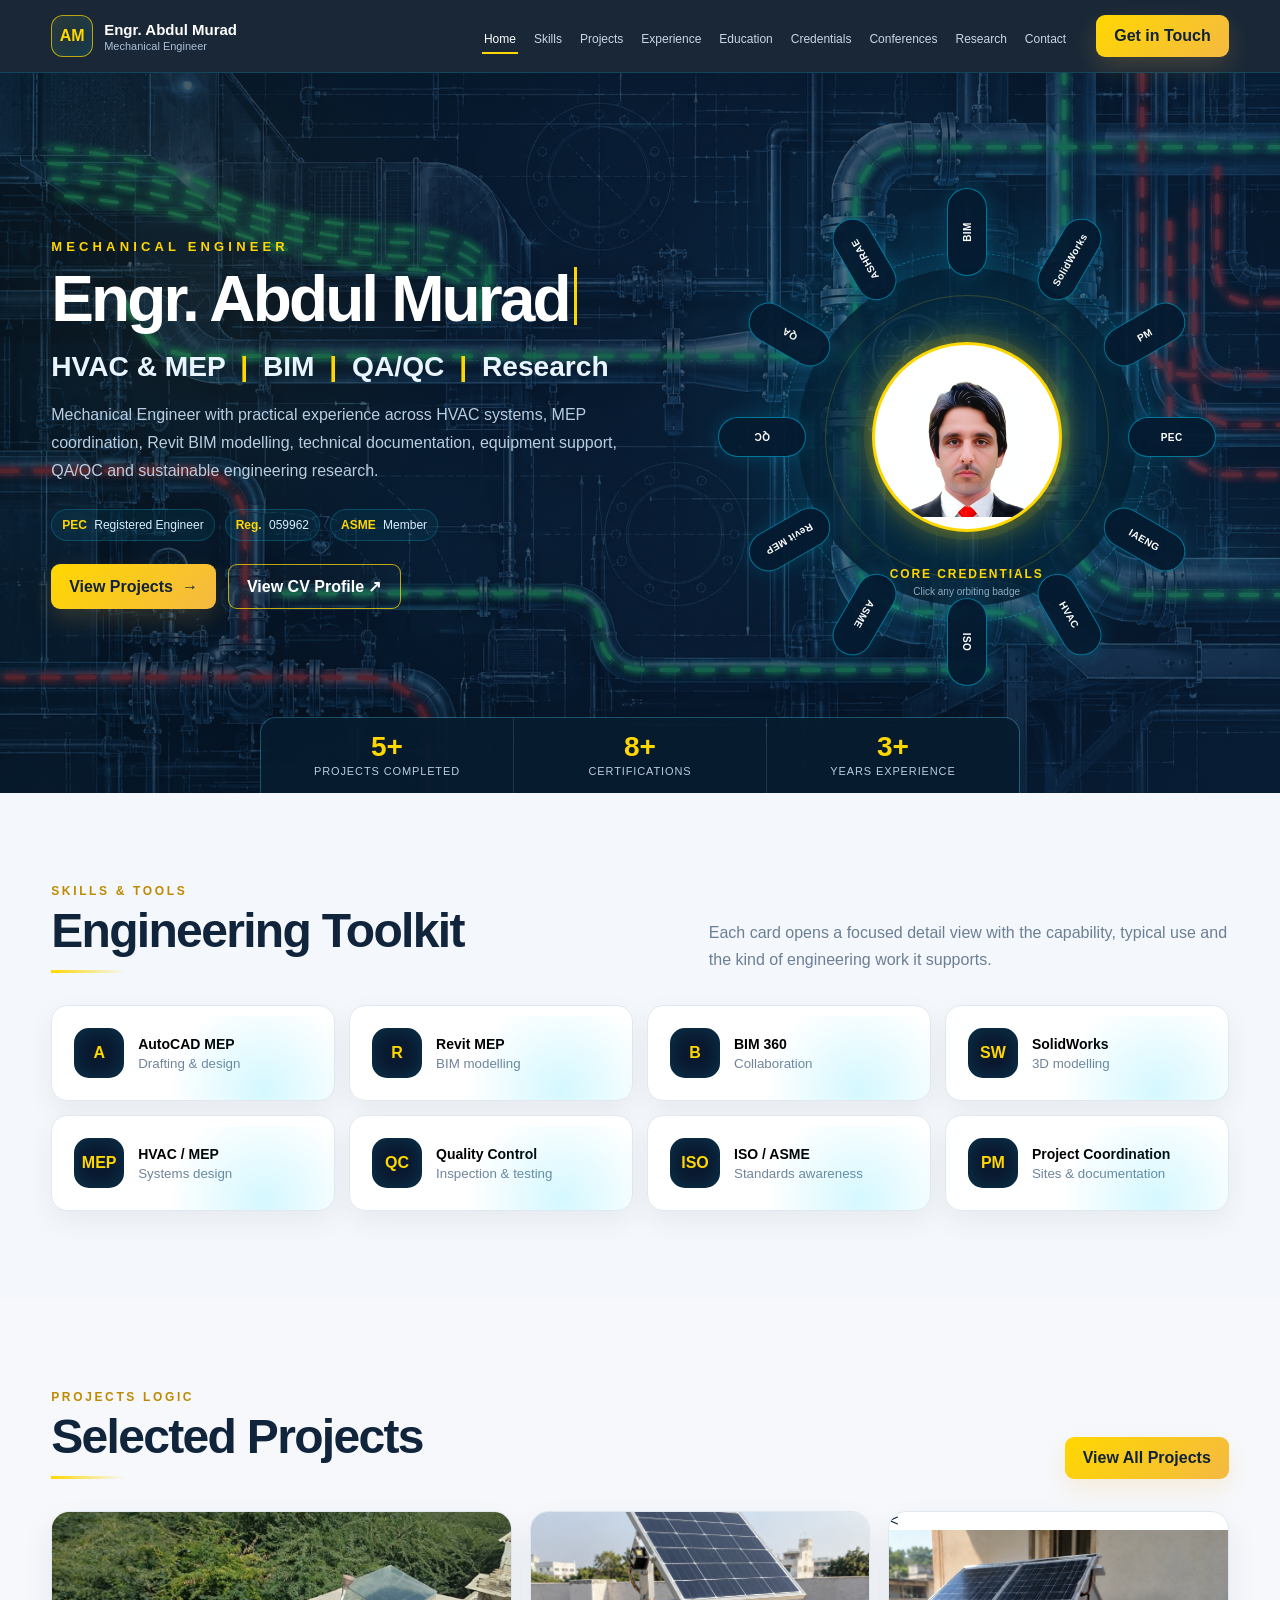
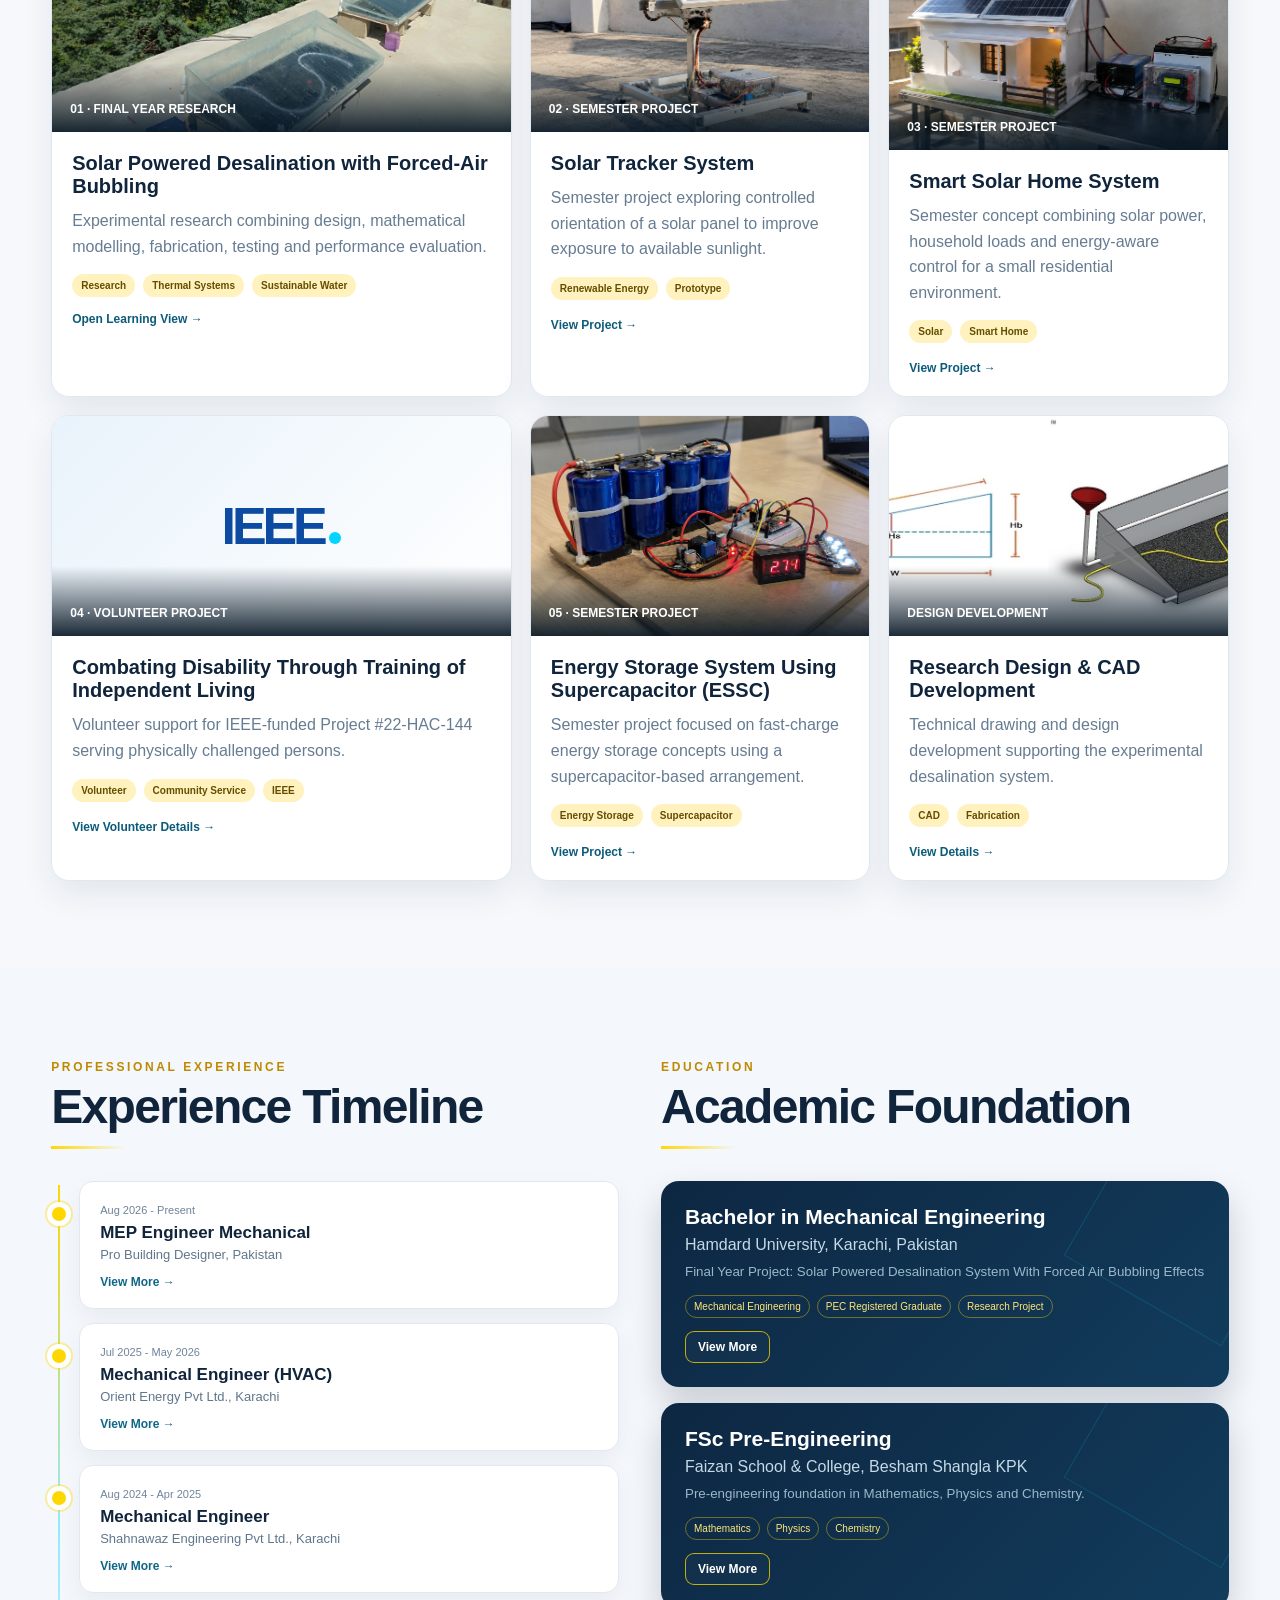
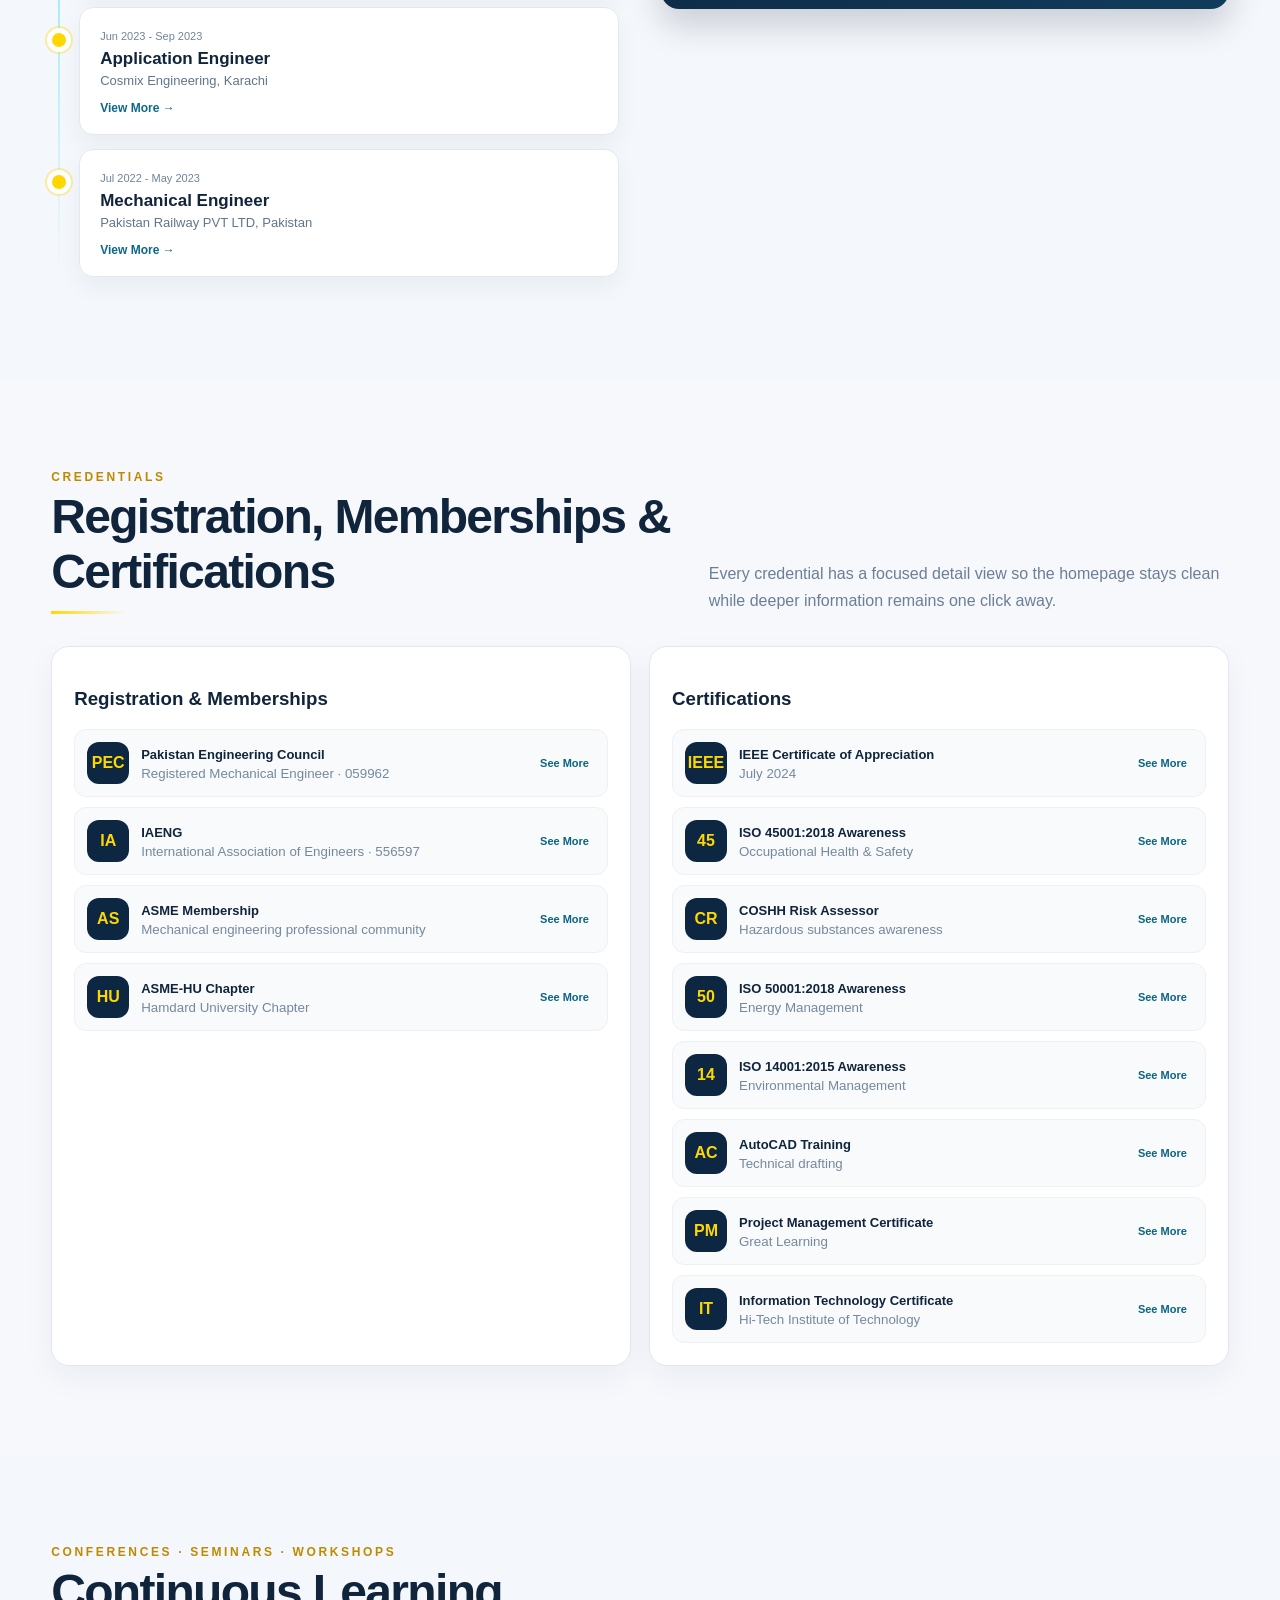
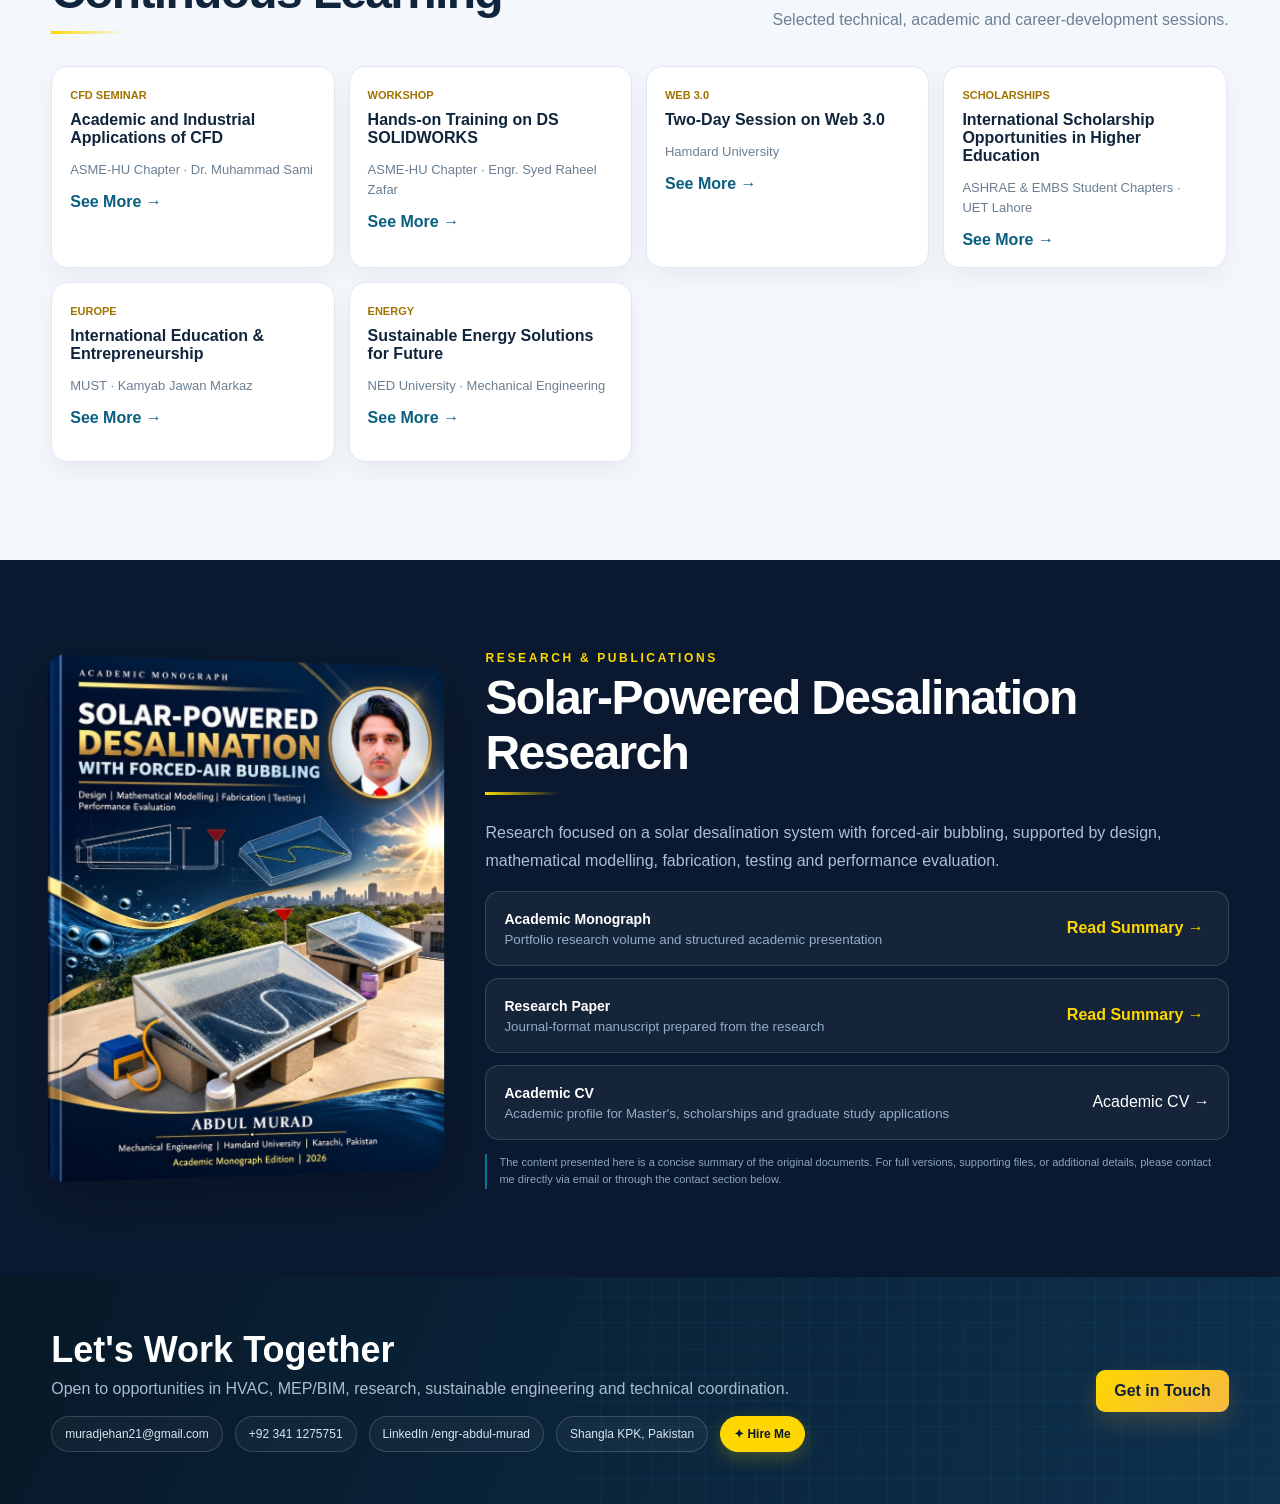
==== index.html @ 11547a7d "Use animated SVG hero background Replaced static background image with animated SVG." ====
<!doctype html>
<html lang="en">
<head>
  <meta charset="utf-8">
  <meta name="viewport" content="width=device-width, initial-scale=1">
  <meta name="description" content="Engr. Abdul Murad - Mechanical Engineer portfolio focused on HVAC, MEP, BIM, QA/QC, research, standards and sustainable engineering.">
  <meta name="theme-color" content="#0a192f">
  <title>Engr. Abdul Murad | Mechanical Engineer</title>
  <link rel="icon" href="favicon.svg" type="image/svg+xml">
  <link rel="preconnect" href="https://unpkg.com">
  <link href="https://unpkg.com/aos@2.3.1/dist/aos.css" rel="stylesheet">
  <style>
    :root{
      --navy:#0a192f;
      --navy-2:#0e2743;
      --navy-3:#133653;
      --cyan:#00d4ff;
      --cyan-soft:#7cefff;
      --gold:#ffd700;
      --gold-2:#f4b942;
      --paper:#f4f7fb;
      --ink:#10243b;
      --muted:#6b7f95;
      --white:#fff;
      --line:rgba(255,255,255,.14);
      --shadow:0 20px 60px rgba(0,0,0,.22);
    }
    *{box-sizing:border-box}
    html{scroll-behavior:smooth}
    body{margin:0;font-family:Inter,Segoe UI,Arial,sans-serif;background:var(--paper);color:var(--ink);overflow-x:hidden}
    button,a{font:inherit}
    button{cursor:pointer}
    a{text-decoration:none;color:inherit}
    img{max-width:100%;display:block}
    .container{width:min(1180px,92vw);margin-inline:auto}
    .hidden{display:none!important}

    /* Header */
    .site-header{position:sticky;top:0;z-index:70;background:rgba(6,21,38,.92);backdrop-filter:blur(18px);border-bottom:1px solid rgba(0,212,255,.18)}
    .nav-wrap{height:72px;display:flex;align-items:center;gap:22px}
    .brand{display:flex;align-items:center;gap:11px;color:#fff;min-width:220px}
    .brand-mark{width:42px;height:42px;border:1px solid rgba(255,215,0,.7);border-radius:12px;display:grid;place-items:center;color:var(--gold);font-weight:900;background:linear-gradient(135deg,rgba(255,215,0,.08),rgba(0,212,255,.08));box-shadow:inset 0 0 18px rgba(0,212,255,.08)}
    .brand-text{display:grid;gap:2px}.brand-text strong{font-size:15px}.brand-text small{font-size:11px;color:#aac0d7}
    .main-nav{display:flex;gap:14px;align-items:center;margin-left:auto}
    .main-nav a{color:#c9d6e4;font-size:12px;padding:27px 2px 22px;position:relative;white-space:nowrap}
    .main-nav a::after{content:"";position:absolute;left:0;right:0;bottom:14px;height:2px;background:var(--gold);transform:scaleX(0);transform-origin:left;transition:.25s}
    .main-nav a:hover,.main-nav a.active{color:#fff}.main-nav a:hover::after,.main-nav a.active::after{transform:scaleX(1)}
    .nav-cta{margin-left:6px}
    .menu-toggle{display:none;background:none;border:0;width:40px;height:40px;gap:5px;flex-direction:column;justify-content:center}
    .menu-toggle span{height:2px;background:#fff;border-radius:2px;width:23px;margin-inline:auto}

    .btn{border:0;border-radius:9px;padding:12px 18px;font-weight:800;display:inline-flex;align-items:center;gap:9px;transition:.25s;position:relative;overflow:hidden}
    .btn::before{content:"";position:absolute;inset:0;background:linear-gradient(120deg,transparent 30%,rgba(255,255,255,.28),transparent 70%);transform:translateX(-120%);transition:.6s}
    .btn:hover::before{transform:translateX(120%)}
    .btn:hover{transform:translateY(-2px)}
    .btn-gold{background:linear-gradient(135deg,var(--gold),var(--gold-2));color:#102238;box-shadow:0 10px 24px rgba(244,185,66,.18)}
    .btn-outline{border:1px solid rgba(255,215,0,.75);background:rgba(255,255,255,.02);color:#fff}
    .btn-small{padding:8px 12px;font-size:12px}

    /* Hero */
    .hero{position:relative;min-height:720px;background:#0a192f;color:#fff;overflow:hidden;isolation:isolate}
    .hero::before{content:"";position:absolute;inset:0;background:radial-gradient(circle at 74% 42%,rgba(0,212,255,.11),transparent 32%),radial-gradient(circle at 15% 30%,rgba(255,215,0,.06),transparent 24%),linear-gradient(90deg,#071827 0%,#0a192f 52%,#0b2038 100%);z-index:-5}
    .hero-grid{min-height:720px;display:grid;grid-template-columns:1.08fr .92fr;gap:38px;align-items:center;padding:80px 0 72px;position:relative;z-index:4}
    .hero-copy{padding-right:20px}
    .eyebrow{font-size:13px;letter-spacing:.32em;color:var(--gold);font-weight:900;margin-bottom:13px}
    .hero h1{font-size:clamp(42px,5vw,72px);line-height:.98;margin:0 0 12px;letter-spacing:-.045em;min-height:72px}
    .type-cursor{display:inline-block;width:3px;height:.9em;background:var(--gold);margin-left:5px;vertical-align:-.06em;animation:blink .8s steps(1) infinite}
    @keyframes blink{50%{opacity:0}}
    .hero h2{font-size:clamp(19px,2.2vw,31px);margin:0 0 18px;color:#e8f5ff;font-weight:700}.hero h2 em{font-style:normal;color:var(--gold);padding:0 7px}
    .hero-copy>p{font-size:16px;line-height:1.75;color:#b8cde0;max-width:690px;margin:0 0 24px}
    .hero-actions{display:flex;gap:12px;flex-wrap:wrap;margin:23px 0 26px}
    .hero-badges{display:flex;gap:10px;flex-wrap:wrap}.hero-badges span{border:1px solid rgba(0,212,255,.22);background:rgba(0,212,255,.06);padding:8px 10px;border-radius:999px;color:#d7edff;font-size:12px}.hero-badges b{color:var(--gold);margin-right:4px}

    /* Blueprint background */
    .blueprint{position:absolute;inset:0 0 0 auto;width:68%;height:100%;z-index:-1;opacity:.22;filter:drop-shadow(0 0 6px rgba(0,212,255,.35));pointer-events:none}
    .blueprint .pipe{fill:none;stroke:var(--cyan);stroke-width:3.2;stroke-linecap:round;stroke-linejoin:round}
    .blueprint .thin{fill:none;stroke:var(--cyan);stroke-width:1.15}.blueprint .dim{fill:none;stroke:#6fe7ff;stroke-width:.7;stroke-dasharray:5 7}
    .blueprint .air{fill:none;stroke:#88f6ff;stroke-width:1.6;stroke-dasharray:8 12;animation:flow 7s linear infinite}
    @keyframes flow{to{stroke-dashoffset:-220}}

    /* Profile orbit */
    .hero-visual{
  position:relative;
  min-height:560px;
  display:grid;
  place-items:center;
}

.portrait-shell{
  position:relative;
  width:min(370px,78vw);
  aspect-ratio:1;
  border-radius:50%;
  display:grid;
  place-items:center;
  z-index:5;
}

.portrait-shell::before{
  content:"";
  position:absolute;
  inset:16px;
  border-radius:50%;
  background:radial-gradient(circle,rgba(0,212,255,.16),rgba(5,33,53,.88) 70%);
  box-shadow:0 0 80px rgba(0,212,255,.18);
}

.portrait-frame{
  position:relative;
  width:190px;
  height:190px;
  border-radius:50%;
  overflow:hidden;
  border:3px solid var(--gold);
  box-shadow:0 0 0 8px rgba(255,215,0,.08),0 0 34px rgba(255,215,0,.45);
  z-index:4;
  background:#fff;
}

 .portrait-frame img{
  width:100%;
  height:100%;
  object-fit:contain;
  object-position:center 58%;
  background:#fff;
  transform:scale(.80) translateY(8px);
  transform-origin:center center;
}

.orbit-ring{
  position:absolute;
  inset:0;
  border:1px dashed rgba(0,212,255,.34);
  border-radius:50%;
  animation:spin 20s linear infinite;
}

.orbit-ring::before{
  content:"";
  position:absolute;
  inset:42px;
  border:1px solid rgba(255,215,0,.18);
  border-radius:50%;
}

@keyframes spin{
  to{transform:rotate(360deg)}
}

@keyframes counterSpin{
  to{transform:rotate(-360deg)}
}

.orbit-badge{
  position:absolute;
  left:50%;
  top:50%;
  width:88px;
  margin:-20px 0 0 -44px;
  transform:rotate(var(--a)) translateX(205px);
  transform-origin:center;
  z-index:8;
}

.orbit-badge button{
  width:88px;
  min-height:40px;
  border-radius:999px;
  border:1px solid rgba(0,212,255,.5);
  background:rgba(5,27,48,.94);
  color:#fff;
  font-size:10px;
  font-weight:900;
  letter-spacing:.04em;
  box-shadow:0 0 20px rgba(0,212,255,.16);
  animation:counterSpin 20s linear infinite;
  transition:.22s;
}

.orbit-badge button:hover{
  background:var(--gold);
  color:#0a192f;
  box-shadow:0 0 26px rgba(255,215,0,.45);
  transform:scale(1.08);
}

.orbit-system:hover .orbit-ring,
.orbit-system:hover .orbit-badge button{
  animation-play-state:paused;
}

.orbit-core-label{
  position:absolute;
  bottom:23px;
  text-align:center;
  z-index:6;
  color:#d9edf9;
}

.orbit-core-label strong{
  display:block;
  color:var(--gold);
  font-size:12px;
  letter-spacing:.16em;
}

.orbit-core-label small{
  font-size:10px;
  color:#8facc3;
}
    
    .hero-stats{position:absolute;bottom:-1px;left:50%;transform:translateX(-50%);display:grid;grid-template-columns:repeat(3,1fr);gap:1px;width:min(760px,92vw);background:rgba(255,255,255,.12);border:1px solid rgba(0,212,255,.2);border-bottom:0;border-radius:16px 16px 0 0;overflow:hidden;z-index:7;box-shadow:0 -12px 40px rgba(0,0,0,.18)}
    .stat{background:rgba(5,26,45,.95);padding:15px 20px;text-align:center}.stat strong{display:block;color:var(--gold);font-size:28px;line-height:1}.stat span{font-size:11px;color:#b8cee0;letter-spacing:.08em;text-transform:uppercase}

    /* Sections */
    .section{padding:88px 0}.section-light{background:#f6f8fc}.section-dark{background:var(--navy);color:#fff}
    .section-heading{display:flex;align-items:end;justify-content:space-between;gap:30px;margin-bottom:32px}.section-heading h2{margin:4px 0 0;font-size:clamp(30px,4vw,48px);letter-spacing:-.035em}.section-heading p{max-width:520px;color:var(--muted);line-height:1.7;margin:0}.section-dark .section-heading p{color:#aac0d7}
    .section-kicker{color:#bd8a00;font-weight:900;font-size:12px;letter-spacing:.22em}.section-dark .section-kicker{color:var(--gold)}
    .accent-line{height:3px;width:74px;background:linear-gradient(90deg,var(--gold),transparent);margin-top:12px}

    /* Tool cards */
    .tool-grid{display:grid;grid-template-columns:repeat(4,1fr);gap:14px}
    .tool-card{background:#fff;border:1px solid #e0e8f1;border-radius:16px;padding:22px;display:grid;grid-template-columns:50px 1fr;gap:14px;align-items:center;box-shadow:0 10px 28px rgba(12,37,62,.06);transition:.25s;position:relative;overflow:hidden;text-align:left}
    .tool-card::after{content:"";position:absolute;inset:auto -20% -70% 30%;height:150px;background:radial-gradient(circle,rgba(0,212,255,.17),transparent 65%);transition:.3s}
    .tool-card:hover{transform:translateY(-6px);border-color:rgba(0,212,255,.45);box-shadow:0 18px 34px rgba(12,37,62,.13)}.tool-card:hover::after{transform:translateY(-24px)}
    .tool-card .icon{width:50px;height:50px;border-radius:15px;display:grid;place-items:center;background:var(--navy);color:var(--gold);font-weight:900;box-shadow:inset 0 0 18px rgba(0,212,255,.16)}
    .tool-card strong{display:block;font-size:14px}.tool-card small{display:block;color:#70849a;margin-top:4px}

    /* Projects */
    .project-grid{display:grid;grid-template-columns:1.15fr .85fr .85fr;gap:18px}
    .project-card{background:#fff;border-radius:18px;overflow:hidden;border:1px solid #dfe8f0;box-shadow:0 14px 32px rgba(9,35,57,.08);transition:.25s;position:relative}.project-card:hover{transform:translateY(-5px);box-shadow:0 20px 40px rgba(9,35,57,.14)}
    .project-image{height:220px;position:relative;overflow:hidden;background:#0d2742}.project-image img{width:100%;height:100%;object-fit:cover;transition:.45s}.project-card:hover .project-image img{transform:scale(1.04)}
    .project-overlay{position:absolute;inset:auto 0 0;padding:40px 18px 16px;background:linear-gradient(transparent,rgba(4,20,34,.9));color:#fff;font-size:12px;font-weight:800}
    .project-body{padding:20px}.project-body h3{margin:0 0 10px;font-size:20px}.project-body p{margin:0 0 15px;color:#667c91;line-height:1.6}.tags{display:flex;flex-wrap:wrap;gap:8px;margin-bottom:15px}.tags span{font-size:10px;font-weight:800;padding:6px 9px;border-radius:999px;background:#fff2bf;color:#654d00}
    .project-actions{display:flex;gap:8px;flex-wrap:wrap}.link-btn{border:0;background:none;color:#0c5b7a;font-weight:900;font-size:12px;padding:0}.link-btn:hover{color:#bd8a00}
    .semester-art{height:150px;background:linear-gradient(145deg,#0c2741,#164e6e);display:grid;place-items:center;overflow:hidden}.semester-art svg{width:94%;height:94%}
    .volunteer-card .project-image{background:linear-gradient(135deg,#e9f3fb,#fff);display:grid;place-items:center}.ieee-mark{font-size:52px;font-weight:900;color:#0c4ba1;letter-spacing:-.08em}.pulse-dot{width:12px;height:12px;border-radius:50%;background:#00d4ff;display:inline-block;margin-left:6px;box-shadow:0 0 0 0 rgba(0,212,255,.5);animation:pulse 1.8s infinite}@keyframes pulse{70%{box-shadow:0 0 0 13px rgba(0,212,255,0)}}

    /* Experience / Education */
    .split{display:grid;grid-template-columns:1fr 1fr;gap:42px}.timeline{position:relative;padding-left:28px}.timeline::before{content:"";position:absolute;left:7px;top:4px;bottom:4px;width:2px;background:linear-gradient(var(--gold),rgba(0,212,255,.4),transparent)}
    .timeline-item{position:relative;background:#fff;border:1px solid #e2e8f0;border-radius:14px;padding:18px 18px 18px 20px;margin-bottom:14px;box-shadow:0 10px 25px rgba(10,40,70,.05)}.timeline-item::before{content:"";position:absolute;left:-28px;top:25px;width:14px;height:14px;border-radius:50%;background:var(--gold);box-shadow:0 0 0 5px #fff,0 0 0 7px rgba(255,215,0,.35)}
    .timeline-item time{font-size:11px;color:#70849a}.timeline-item h3{margin:5px 0 4px;font-size:17px}.timeline-item p{margin:0 0 10px;color:#60768b;font-size:13px}.view-more{border:0;background:transparent;color:#0e6786;font-weight:900;font-size:12px;padding:0}
    .edu-card{background:linear-gradient(135deg,#0d2742,#123c5c);color:#fff;border-radius:18px;padding:24px;margin-bottom:16px;position:relative;overflow:hidden;box-shadow:0 16px 34px rgba(4,24,43,.18)}.edu-card::after{content:"";position:absolute;width:180px;height:180px;border:1px solid rgba(0,212,255,.16);right:-50px;top:-50px;transform:rotate(30deg)}.edu-card h3{margin:0 0 7px;font-size:21px}.edu-card p{margin:0 0 8px;color:#c5d9e7}.edu-card small{color:#9bb8cb;line-height:1.5}.edu-meta{display:flex;flex-wrap:wrap;gap:7px;margin:13px 0}.edu-meta span{font-size:10px;padding:5px 8px;border-radius:999px;border:1px solid rgba(255,215,0,.4);color:#ffe77c}

    /* Credentials */
    .credential-grid{display:grid;grid-template-columns:repeat(2,1fr);gap:18px}.credential-panel{background:#fff;border:1px solid #e0e7ef;border-radius:18px;padding:22px;box-shadow:0 12px 30px rgba(10,40,70,.05)}.credential-list{display:grid;gap:10px;margin-top:14px}.credential-item{display:grid;grid-template-columns:42px 1fr auto;gap:12px;align-items:center;padding:12px;border-radius:12px;background:#f8fafc;border:1px solid #edf1f5;transition:.2s}.credential-item:hover{transform:translateX(4px);background:#fffdf5}.credential-icon{width:42px;height:42px;border-radius:12px;background:#0d2742;color:var(--gold);display:grid;place-items:center;font-weight:900}.credential-item strong{font-size:13px}.credential-item small{display:block;color:#75899c;margin-top:3px}.credential-item button{border:0;background:none;color:#0b6484;font-size:11px;font-weight:900}

    /* Conferences */
    .conference-strip{display:grid;grid-auto-flow:column;grid-auto-columns:minmax(260px,1fr);gap:14px;overflow-x:auto;scroll-snap-type:x mandatory;padding-bottom:10px}.conference-strip::-webkit-scrollbar{height:7px}.conference-strip::-webkit-scrollbar-thumb{background:#b8c8d6;border-radius:9px}.conference-card{scroll-snap-align:start;background:#fff;border:1px solid #dfe8ef;border-radius:16px;padding:18px;min-height:180px;box-shadow:0 10px 24px rgba(10,40,70,.05)}.conference-card .year{font-size:11px;color:#a17300;font-weight:900}.conference-card h3{font-size:16px;margin:8px 0}.conference-card p{color:#6b7f92;font-size:13px;line-height:1.55}.conference-card button{border:0;background:none;color:#0a5f80;font-weight:900;padding:0}

    /* Research */
    .research-grid{display:grid;grid-template-columns:.7fr 1.3fr;gap:34px;align-items:center}.book-cover{border-radius:16px;overflow:hidden;box-shadow:0 20px 55px rgba(0,0,0,.24);transform:perspective(1100px) rotateY(8deg);transition:.4s}.book-cover:hover{transform:perspective(1100px) rotateY(0)}
    .research-card{border:1px solid rgba(255,255,255,.14);background:rgba(255,255,255,.05);border-radius:14px;padding:18px;margin-bottom:12px;display:flex;align-items:center;justify-content:space-between;gap:12px}.research-card strong{font-size:14px}.research-card small{display:block;color:#91afc6;margin-top:4px}.research-card button{border:0;background:transparent;color:var(--gold);font-weight:900}
    .privacy-note{margin-top:14px;font-size:11px;color:#89a7bd;line-height:1.6;border-left:2px solid rgba(0,212,255,.5);padding-left:12px}

    /* Contact */
    .contact-band{background:linear-gradient(115deg,#071827,#0e314e);color:#fff;padding:52px 0;position:relative;overflow:hidden}.contact-band::after{content:"";position:absolute;inset:auto 0 0 45%;height:100%;background:repeating-linear-gradient(0deg,transparent 0 24px,rgba(0,212,255,.04) 25px 26px),repeating-linear-gradient(90deg,transparent 0 24px,rgba(0,212,255,.04) 25px 26px)}
    .contact-grid{display:grid;grid-template-columns:1fr auto;gap:28px;align-items:center;position:relative;z-index:2}.contact-grid h2{font-size:36px;margin:0 0 9px}.contact-grid p{color:#a8bed0;margin:0 0 18px}.contact-links{display:flex;gap:12px;flex-wrap:wrap}.contact-pill{border:1px solid rgba(255,255,255,.16);border-radius:999px;padding:10px 13px;font-size:12px;color:#d7e7f2;background:rgba(255,255,255,.04)}

    /* Modal */
    .modal{position:fixed;inset:0;z-index:100;display:none;place-items:center;padding:22px}.modal.open{display:grid}.modal-overlay{position:absolute;inset:0;background:rgba(1,8,16,.82);backdrop-filter:blur(12px);animation:fadeIn .25s ease both}.modal-panel{position:relative;z-index:2;width:min(860px,94vw);max-height:88vh;overflow:auto;background:#fff;border-radius:22px;box-shadow:0 30px 80px rgba(0,0,0,.45);border:1px solid rgba(255,215,0,.2);transform-origin:top center;animation:unfold .72s ease-out both}.modal-panel.full{width:min(1080px,96vw)}
    @keyframes fadeIn{from{opacity:0}to{opacity:1}}
    @keyframes unfold{0%{transform:scaleY(0) rotateX(-90deg) scale(.5);opacity:0;filter:blur(10px)}55%{transform:scaleY(1.04) rotateX(4deg) scale(1.03);opacity:1;filter:blur(0)}100%{transform:scaleY(1) rotateX(0) scale(1);opacity:1;filter:blur(0)}}
    .modal-head{position:sticky;top:0;background:linear-gradient(135deg,#0b2037,#0f3a59);color:#fff;padding:20px 24px;display:flex;justify-content:space-between;align-items:center;border-bottom:1px solid rgba(0,212,255,.2);z-index:4}.modal-head small{display:block;color:#9fc0d8;margin-top:4px}.modal-close{width:38px;height:38px;border-radius:50%;border:1px solid rgba(255,255,255,.2);background:rgba(255,255,255,.08);color:#fff;font-size:20px}.modal-body{padding:25px}.detail-list{display:grid;gap:10px;padding:0;margin:0;list-style:none}.detail-list li{position:relative;padding:11px 12px 11px 34px;background:#f6f9fc;border-radius:11px;color:#334a5f;line-height:1.55}.detail-list li::before{content:"";position:absolute;left:14px;top:17px;width:8px;height:8px;border-radius:50%;background:var(--gold);box-shadow:0 0 0 3px rgba(255,215,0,.17)}
    .modal-note{background:#eef7fb;border-left:3px solid var(--cyan);padding:12px 14px;border-radius:8px;color:#3c5870;font-size:12px;margin-top:16px;line-height:1.6}
    .project-index{display:grid;grid-template-columns:repeat(2,1fr);gap:12px}.project-index button{display:flex;gap:14px;align-items:center;text-align:left;border:1px solid #dfe7ee;background:#fff;border-radius:14px;padding:16px;transition:.2s}.project-index button:hover{transform:translateY(-3px);border-color:#f1bd35;box-shadow:0 12px 25px rgba(13,46,70,.08)}.project-num{width:38px;height:38px;border-radius:50%;display:grid;place-items:center;background:#0d2742;color:var(--gold);font-weight:900;flex:0 0 auto}.project-index strong{display:block}.project-index small{color:#71879a}

    .toast{position:fixed;right:20px;bottom:20px;z-index:140;background:#0b2037;color:#fff;padding:12px 16px;border-radius:12px;box-shadow:0 18px 45px rgba(0,0,0,.3);opacity:0;transform:translateY(10px);pointer-events:none;transition:.25s}.toast.show{opacity:1;transform:none}

    @media (max-width:1050px){
      .main-nav{display:none;position:absolute;left:0;right:0;top:72px;background:#071827;padding:14px 4vw 20px;grid-template-columns:repeat(2,1fr);border-bottom:1px solid rgba(0,212,255,.16)}.main-nav.open{display:grid}.main-nav a{padding:11px}.main-nav a::after{display:none}.menu-toggle{display:flex;margin-left:auto}.nav-cta{display:none}
      .hero-grid{grid-template-columns:1fr;min-height:auto;padding-top:64px;padding-bottom:120px}.hero-copy{padding-right:0}.hero-visual{min-height:530px}.blueprint{width:100%;opacity:.12}.project-grid{grid-template-columns:1fr 1fr}.project-card:first-child{grid-column:1/-1}.split,.research-grid{grid-template-columns:1fr}.credential-grid{grid-template-columns:1fr}.tool-grid{grid-template-columns:repeat(2,1fr)}
    }
    @media (max-width:680px){
      .hero{min-height:auto}.hero-grid{padding-top:48px}.hero h1{font-size:44px;min-height:50px}.hero h2{font-size:20px}.hero-visual{min-height:440px}.portrait-shell{width:310px}.portrait-frame{width:150px;height:150px}.orbit-badge{width:74px;margin-left:-37px;transform:rotate(var(--a)) translateX(150px)}.orbit-badge button{width:74px;min-height:36px;font-size:9px}.hero-stats{grid-template-columns:1fr 1fr 1fr}.stat{padding:12px 8px}.stat strong{font-size:23px}.stat span{font-size:9px}
      .section{padding:64px 0}.section-heading{display:block}.section-heading p{margin-top:14px}.tool-grid,.project-grid{grid-template-columns:1fr}.project-card:first-child{grid-column:auto}.contact-grid{grid-template-columns:1fr}.project-index{grid-template-columns:1fr}.credential-item{grid-template-columns:42px 1fr}.credential-item button{grid-column:2}.conference-strip{grid-auto-columns:86%}
      .brand-text small{display:none}.brand{min-width:0}.nav-wrap{gap:10px}.main-nav{grid-template-columns:1fr}
    }
  </style>
</head>
<body>
  <header class="site-header">
    <div class="container nav-wrap">
      <a class="brand" href="#home">
        <span class="brand-mark">AM</span>
        <span class="brand-text"><strong>Engr. Abdul Murad</strong><small>Mechanical Engineer</small></span>
      </a>
      <button class="menu-toggle" id="menuToggle" aria-label="Toggle navigation"><span></span><span></span><span></span></button>
      <nav class="main-nav" id="mainNav">
        <a href="#home" class="active">Home</a><a href="#skills">Skills</a><a href="#projects">Projects</a><a href="#experience">Experience</a><a href="#education">Education</a><a href="#credentials">Credentials</a><a href="#conferences">Conferences</a><a href="#research">Research</a><a href="#contact">Contact</a>
      </nav>
      <a class="btn btn-gold nav-cta" href="#contact">Get in Touch</a>
    </div>
  </header>

  <main>
    <section class="hero" id="home" style="position:relative;overflow:hidden;background:#071827;">
 <img src="assets/img/mep-blueprint-animated-final.svg" alt="" style="position:absolute;inset:0;width:100%;height:100%;object-fit:cover;object-position:center;opacity:.32;z-index:0;pointer-events:none;">

  

      <div class="container hero-grid" style="position:relative;z-index:2;">
        <div class="hero-copy" data-aos="fade-right" data-aos-duration="900">
          <div class="eyebrow">MECHANICAL ENGINEER</div>
          <h1><span id="typeName"></span><span class="type-cursor"></span></h1>
          <h2>HVAC &amp; MEP <em>|</em> BIM <em>|</em> QA/QC <em>|</em> Research</h2>
          <p>Mechanical Engineer with practical experience across HVAC systems, MEP coordination, Revit BIM modelling, technical documentation, equipment support, QA/QC and sustainable engineering research.</p>
          <div class="hero-badges"><span><b>PEC</b> Registered Engineer</span><span><b>Reg.</b> 059962</span><span><b>ASME</b> Member</span></div>
          <div class="hero-actions">
            <button class="btn btn-gold" onclick="openProjectIndex()">View Projects <span>→</span></button>
            <a class="btn btn-outline" href="assets/docs/abdul-murad-cv.pdf" target="_blank">View CV Profile ↗</a>
          </div>
        </div>

        <div class="hero-visual" data-aos="zoom-in" data-aos-duration="1100">
          <div class="portrait-shell orbit-system">
            <div class="orbit-ring"></div>
            <div class="portrait-frame"><img src="assets/img/portrait.jpg" alt="Engr. Abdul Murad"></div>
            <div class="orbit-core-label"><strong>CORE CREDENTIALS</strong><small>Click any orbiting badge</small></div>
            <div class="orbit-badge" style="--a:0deg"><button onclick="openDetail('pec')">PEC</button></div>
            <div class="orbit-badge" style="--a:30deg"><button onclick="openDetail('iaeng')">IAENG</button></div>
            <div class="orbit-badge" style="--a:60deg"><button onclick="openDetail('hvac')">HVAC</button></div>
            <div class="orbit-badge" style="--a:90deg"><button onclick="openDetail('iso')">ISO</button></div>
            <div class="orbit-badge" style="--a:120deg"><button onclick="openDetail('asme')">ASME</button></div>
            <div class="orbit-badge" style="--a:150deg"><button onclick="openDetail('revit')">Revit MEP</button></div>
            <div class="orbit-badge" style="--a:180deg"><button onclick="openDetail('qc')">QC</button></div>
            <div class="orbit-badge" style="--a:210deg"><button onclick="openDetail('qa')">QA</button></div>
            <div class="orbit-badge" style="--a:240deg"><button onclick="openDetail('ashrae')">ASHRAE</button></div>
            <div class="orbit-badge" style="--a:270deg"><button onclick="openDetail('bim')">BIM</button></div>
            <div class="orbit-badge" style="--a:300deg"><button onclick="openDetail('solidworks')">SolidWorks</button></div>
            <div class="orbit-badge" style="--a:330deg"><button onclick="openDetail('pm')">PM</button></div>
          </div>
        </div>
      </div>

      <div class="hero-stats">
        <div class="stat"><strong data-count="5">0</strong><span>Projects Completed</span></div>
        <div class="stat"><strong data-count="8">0</strong><span>Certifications</span></div>
        <div class="stat"><strong data-count="3">0</strong><span>Years Experience</span></div>
      </div>
    </section>

    <section class="section" id="skills">
      <div class="container">
        <div class="section-heading" data-aos="fade-up">
          <div><span class="section-kicker">SKILLS & TOOLS</span><h2>Engineering Toolkit</h2><div class="accent-line"></div></div>
          <p>Each card opens a focused detail view with the capability, typical use and the kind of engineering work it supports.</p>
        </div>
        <div class="tool-grid">
          <button class="tool-card" data-aos="fade-up" onclick="openDetail('autocad')"><span class="icon">A</span><span><strong>AutoCAD MEP</strong><small>Drafting & design</small></span></button>
          <button class="tool-card" data-aos="fade-up" data-aos-delay="60" onclick="openDetail('revit')"><span class="icon">R</span><span><strong>Revit MEP</strong><small>BIM modelling</small></span></button>
          <button class="tool-card" data-aos="fade-up" data-aos-delay="120" onclick="openDetail('bim360')"><span class="icon">B</span><span><strong>BIM 360</strong><small>Collaboration</small></span></button>
          <button class="tool-card" data-aos="fade-up" data-aos-delay="180" onclick="openDetail('solidworks')"><span class="icon">SW</span><span><strong>SolidWorks</strong><small>3D modelling</small></span></button>
          <button class="tool-card" data-aos="fade-up" onclick="openDetail('hvac')"><span class="icon">MEP</span><span><strong>HVAC / MEP</strong><small>Systems design</small></span></button>
          <button class="tool-card" data-aos="fade-up" data-aos-delay="60" onclick="openDetail('qc')"><span class="icon">QC</span><span><strong>Quality Control</strong><small>Inspection & testing</small></span></button>
          <button class="tool-card" data-aos="fade-up" data-aos-delay="120" onclick="openDetail('iso')"><span class="icon">ISO</span><span><strong>ISO / ASME</strong><small>Standards awareness</small></span></button>
          <button class="tool-card" data-aos="fade-up" data-aos-delay="180" onclick="openDetail('pm')"><span class="icon">PM</span><span><strong>Project Coordination</strong><small>Sites & documentation</small></span></button>
        </div>
      </div>
    </section>

    <section class="section section-light" id="projects">
      <div class="container">
        <div class="section-heading" data-aos="fade-up">
          <div><span class="section-kicker">PROJECTS LOGIC</span><h2>Selected Projects</h2><div class="accent-line"></div></div>
          <button class="btn btn-gold" onclick="openProjectIndex()">View All Projects</button>
        </div>
        <div class="project-grid">
          <article class="project-card" data-aos="fade-up">
            <div class="project-image"><img src="assets/img/fyp-experimental.jpg" alt="Solar desalination experimental setup"><div class="project-overlay">01 · FINAL YEAR RESEARCH</div></div>
            <div class="project-body"><h3>Solar Powered Desalination with Forced-Air Bubbling</h3><p>Experimental research combining design, mathematical modelling, fabrication, testing and performance evaluation.</p><div class="tags"><span>Research</span><span>Thermal Systems</span><span>Sustainable Water</span></div><div class="project-actions"><button class="link-btn" onclick="openDetail('project-fyp')">Open Learning View →</button></div></div>
          </article>

          <article class="project-card" data-aos="fade-up" data-aos-delay="80">
           <div class="project-image"><img src="assets/img/tracker.png" alt="Solar Tracker System"><div class="project-overlay">02 · SEMESTER PROJECT</div></div>
             
           
            <div class="project-body"><h3>Solar Tracker System</h3><p>Semester project exploring controlled orientation of a solar panel to improve exposure to available sunlight.</p><div class="tags"><span>Renewable Energy</span><span>Prototype</span></div><button class="link-btn" onclick="openDetail('project-tracker')">View Project →</button></div>
          </article>

          <article class="project-card" data-aos="fade-up" data-aos-delay="160">
            <<div class="project-image"><img src="assets/img/smart-solar-home.png" alt="Smart Solar Home System"><div class="project-overlay">03 · SEMESTER PROJECT</div></div>
              <div class="project-body"><h3>Smart Solar Home System</h3><p>Semester concept combining solar power, household loads and energy-aware control for a small residential environment.</p><div class="tags"><span>Solar</span><span>Smart Home</span></div><button class="link-btn" onclick="openDetail('project-home')">View Project →</button></div>
          </article>

          <article class="project-card volunteer-card" data-aos="fade-up">
            <div class="project-image"><div><div class="ieee-mark">IEEE<span class="pulse-dot"></span></div></div><div class="project-overlay">04 · VOLUNTEER PROJECT</div></div>
            <div class="project-body"><h3>Combating Disability Through Training of Independent Living</h3><p>Volunteer support for IEEE-funded Project #22-HAC-144 serving physically challenged persons.</p><div class="tags"><span>Volunteer</span><span>Community Service</span><span>IEEE</span></div><button class="link-btn" onclick="openDetail('ieee-volunteer')">View Volunteer Details →</button></div>
          </article>

          <article class="project-card" data-aos="fade-up" data-aos-delay="80">
            <div class="project-image"><img src="assets/img/essc.png" alt="Energy Storage System Using Supercapacitor (ESSC)"><div class="project-overlay">05 · SEMESTER PROJECT</div></div>
            <div class="project-body"><h3>Energy Storage System Using Supercapacitor (ESSC)</h3><p>Semester project focused on fast-charge energy storage concepts using a supercapacitor-based arrangement.</p><div class="tags"><span>Energy Storage</span><span>Supercapacitor</span></div><button class="link-btn" onclick="openDetail('project-essc')">View Project →</button></div>
          </article>

          <article class="project-card" data-aos="fade-up" data-aos-delay="160">
            <div class="project-image"><img src="assets/img/fyp-cad.jpg" alt="CAD view of desalination system"><div class="project-overlay">DESIGN DEVELOPMENT</div></div>
            <div class="project-body"><h3>Research Design & CAD Development</h3><p>Technical drawing and design development supporting the experimental desalination system.</p><div class="tags"><span>CAD</span><span>Fabrication</span></div><button class="link-btn" onclick="openDetail('project-cad')">View Details →</button></div>
          </article>
        </div>
      </div>
    </section>

    <section class="section" id="experience">
      <div class="container split">
        <div>
          <div class="section-heading" data-aos="fade-up"><div><span class="section-kicker">PROFESSIONAL EXPERIENCE</span><h2>Experience Timeline</h2><div class="accent-line"></div></div></div>
          <div class="timeline">
            <article class="timeline-item" data-aos="fade-up"><time>Aug 2026 - Present</time><h3>MEP Engineer Mechanical</h3><p>Pro Building Designer, Pakistan</p><button class="view-more" onclick="openDetail('exp-pbd')">View More →</button></article>
            <article class="timeline-item" data-aos="fade-up"><time>Jul 2025 - May 2026</time><h3>Mechanical Engineer (HVAC)</h3><p>Orient Energy Pvt Ltd., Karachi</p><button class="view-more" onclick="openDetail('exp-orient')">View More →</button></article>
            <article class="timeline-item" data-aos="fade-up"><time>Aug 2024 - Apr 2025</time><h3>Mechanical Engineer</h3><p>Shahnawaz Engineering Pvt Ltd., Karachi</p><button class="view-more" onclick="openDetail('exp-shahnawaz')">View More →</button></article>
            <article class="timeline-item" data-aos="fade-up"><time>Jun 2023 - Sep 2023</time><h3>Application Engineer</h3><p>Cosmix Engineering, Karachi</p><button class="view-more" onclick="openDetail('exp-cosmix')">View More →</button></article>
            <article class="timeline-item" data-aos="fade-up"><time>Jul 2022 - May 2023</time><h3>Mechanical Engineer</h3><p>Pakistan Railway PVT LTD, Pakistan</p><button class="view-more" onclick="openDetail('exp-railway')">View More →</button></article>
          </div>
        </div>

        <div id="education">
          <div class="section-heading" data-aos="fade-up"><div><span class="section-kicker">EDUCATION</span><h2>Academic Foundation</h2><div class="accent-line"></div></div></div>
          <article class="edu-card" data-aos="zoom-in"><h3>Bachelor in Mechanical Engineering</h3><p>Hamdard University, Karachi, Pakistan</p><small>Final Year Project: Solar Powered Desalination System With Forced Air Bubbling Effects</small><div class="edu-meta"><span>Mechanical Engineering</span><span>PEC Registered Graduate</span><span>Research Project</span></div><button class="btn btn-outline btn-small" onclick="openDetail('edu-hamdard')">View More</button></article>
          <article class="edu-card" data-aos="zoom-in" data-aos-delay="100"><h3>FSc Pre-Engineering</h3><p>Faizan School &amp; College, Besham Shangla KPK</p><small>Pre-engineering foundation in Mathematics, Physics and Chemistry.</small><div class="edu-meta"><span>Mathematics</span><span>Physics</span><span>Chemistry</span></div><button class="btn btn-outline btn-small" onclick="openDetail('edu-fsc')">View More</button></article>
        </div>
      </div>
    </section>

    <section class="section section-light" id="credentials">
      <div class="container">
        <div class="section-heading" data-aos="fade-up"><div><span class="section-kicker">CREDENTIALS</span><h2>Registration, Memberships & Certifications</h2><div class="accent-line"></div></div><p>Every credential has a focused detail view so the homepage stays clean while deeper information remains one click away.</p></div>
        <div class="credential-grid">
          <div class="credential-panel" data-aos="fade-right">
            <h3>Registration & Memberships</h3>
            <div class="credential-list">
              <div class="credential-item"><span class="credential-icon">PEC</span><span><strong>Pakistan Engineering Council</strong><small>Registered Mechanical Engineer · 059962</small></span><button onclick="openDetail('pec')">See More</button></div>
              <div class="credential-item"><span class="credential-icon">IA</span><span><strong>IAENG</strong><small>International Association of Engineers · 556597</small></span><button onclick="openDetail('iaeng')">See More</button></div>
              <div class="credential-item"><span class="credential-icon">AS</span><span><strong>ASME Membership</strong><small>Mechanical engineering professional community</small></span><button onclick="openDetail('asme')">See More</button></div>
              <div class="credential-item"><span class="credential-icon">HU</span><span><strong>ASME-HU Chapter</strong><small>Hamdard University Chapter</small></span><button onclick="openDetail('asme-hu')">See More</button></div>
            </div>
          </div>

          <div class="credential-panel" data-aos="fade-left">
            <h3>Certifications</h3>
            <div class="credential-list">
              <div class="credential-item"><span class="credential-icon">IEEE</span><span><strong>IEEE Certificate of Appreciation</strong><small>July 2024</small></span><button onclick="openDetail('cert-ieee')">See More</button></div>
              <div class="credential-item"><span class="credential-icon">45</span><span><strong>ISO 45001:2018 Awareness</strong><small>Occupational Health & Safety</small></span><button onclick="openDetail('cert-45001')">See More</button></div>
              <div class="credential-item"><span class="credential-icon">CR</span><span><strong>COSHH Risk Assessor</strong><small>Hazardous substances awareness</small></span><button onclick="openDetail('cert-coshh')">See More</button></div>
              <div class="credential-item"><span class="credential-icon">50</span><span><strong>ISO 50001:2018 Awareness</strong><small>Energy Management</small></span><button onclick="openDetail('cert-50001')">See More</button></div>
              <div class="credential-item"><span class="credential-icon">14</span><span><strong>ISO 14001:2015 Awareness</strong><small>Environmental Management</small></span><button onclick="openDetail('cert-14001')">See More</button></div>
              <div class="credential-item"><span class="credential-icon">AC</span><span><strong>AutoCAD Training</strong><small>Technical drafting</small></span><button onclick="openDetail('cert-autocad')">See More</button></div>
              <div class="credential-item"><span class="credential-icon">PM</span><span><strong>Project Management Certificate</strong><small>Great Learning</small></span><button onclick="openDetail('cert-pm')">See More</button></div>
              <div class="credential-item"><span class="credential-icon">IT</span><span><strong>Information Technology Certificate</strong><small>Hi-Tech Institute of Technology</small></span><button onclick="openDetail('cert-it')">See More</button></div>
            </div>
          </div>
        </div>
      </div>
    </section>

    <section class="section" id="conferences">
      <div class="container">
        <div class="section-heading" data-aos="fade-up"><div><span class="section-kicker">CONFERENCES · SEMINARS · WORKSHOPS</span><h2>Continuous Learning</h2><div class="accent-line"></div></div><p>Selected technical, academic and career-development sessions.</p></div>
        <div class="conference-strip" style="display:flex!important;flex-wrap:wrap!important;gap:14px!important;overflow:visible!important;">
          <article class="conference-card" style="flex:0 0 calc(25% - 11px);" data-aos="fade-up"><span class="year">CFD SEMINAR</span><h3>Academic and Industrial Applications of CFD</h3><p>ASME-HU Chapter · Dr. Muhammad Sami</p><button onclick="openDetail('conf-cfd')">See More →</button></article>
          <article class="conference-card" style="flex:0 0 calc(25% - 11px);" data-aos="fade-up" data-aos-delay="70"><span class="year">WORKSHOP</span><h3>Hands-on Training on DS SOLIDWORKS</h3><p>ASME-HU Chapter · Engr. Syed Raheel Zafar</p><button onclick="openDetail('conf-solidworks')">See More →</button></article>
          <article class="conference-card" style="flex:0 0 calc(25% - 11px);" data-aos="fade-up" data-aos-delay="140"><span class="year">WEB 3.0</span><h3>Two-Day Session on Web 3.0</h3><p>Hamdard University</p><button onclick="openDetail('conf-web3')">See More →</button></article>
          <article class="conference-card" style="flex:0 0 calc(25% - 11px);" data-aos="fade-up"><span class="year">SCHOLARSHIPS</span><h3>International Scholarship Opportunities in Higher Education</h3><p>ASHRAE & EMBS Student Chapters · UET Lahore</p><button onclick="openDetail('conf-scholarships')">See More →</button></article>
          <article class="conference-card" style="flex:0 0 calc(25% - 11px);" data-aos="fade-up" data-aos-delay="70"><span class="year">EUROPE</span><h3>International Education & Entrepreneurship</h3><p>MUST · Kamyab Jawan Markaz</p><button onclick="openDetail('conf-europe')">See More →</button></article>
          <article class="conference-card" style="flex:0 0 calc(25% - 11px);" data-aos="fade-up" data-aos-delay="140"><span class="year">ENERGY</span><h3>Sustainable Energy Solutions for Future</h3><p>NED University · Mechanical Engineering</p><button onclick="openDetail('conf-energy')">See More →</button></article>
        
        </div>
      </div>
    </section>

    <section class="section section-dark" id="research">
      <div class="container research-grid">
        <div data-aos="zoom-in"><div class="book-cover"><img src="assets/img/monograph-cover.jpg" alt="Solar Powered Desalination academic monograph cover"></div></div>
        <div data-aos="fade-left">
          <div class="section-heading" style="margin-bottom:24px"><div><span class="section-kicker">RESEARCH & PUBLICATIONS</span><h2>Solar-Powered Desalination Research</h2><div class="accent-line"></div></div></div>
          <p style="color:#aac0d7;line-height:1.75">Research focused on a solar desalination system with forced-air bubbling, supported by design, mathematical modelling, fabrication, testing and performance evaluation.</p>
          <div class="research-card"><span><strong>Academic Monograph</strong><small>Portfolio research volume and structured academic presentation</small></span><button onclick="openDetail('research-monograph')">Read Summary →</button></div>
          <div class="research-card"><span><strong>Research Paper</strong><small>Journal-format manuscript prepared from the research</small></span><button onclick="openDetail('research-paper')">Read Summary →</button></div>
          <div class="research-card"><span><strong>Academic CV</strong><small>Academic profile for Master's, scholarships and graduate study applications</small></span><a href="assets/docs/abdul-murad-academic-cv.pdf" target="_blank">Academic CV →</a></div>
          <div class="privacy-note">The content presented here is a concise summary of the original documents. For full versions, supporting files, or additional details, please contact me directly via email or through the contact section below.</div>
        </div>
      </div>
    </section>
  </main>

  <footer class="contact-band" id="contact">
    <div class="container contact-grid">
      <div><h2>Let's Work Together</h2><p>Open to opportunities in HVAC, MEP/BIM, research, sustainable engineering and technical coordination.</p><div class="contact-links"><a class="contact-pill" href="mailto:muradjehan21@gmail.com">muradjehan21@gmail.com</a><a class="contact-pill" href="tel:+923411275751">+92 341 1275751</a><a class="contact-pill" href="https://www.linkedin.com/in/engr-abdul-murad" target="_blank">LinkedIn /engr-abdul-murad</a><span class="contact-pill">Shangla KPK, Pakistan</span><a class="contact-pill" href="mailto:muradjehan21@gmail.com?subject=Project%20Opportunity" style="background:var(--gold);color:var(--navy);border-color:var(--gold);font-weight:800;box-shadow:0 6px 18px rgba(255,215,0,.22);">✦ Hire Me</a></div></div>
      <a class="btn btn-gold" href="mailto:muradjehan21@gmail.com">Get in Touch</a>
    </div>
  </footer>

  <div class="modal" id="detailModal" aria-hidden="true">
    <div class="modal-overlay" onclick="closeModal()"></div>
    <div class="modal-panel" id="detailPanel" role="dialog" aria-modal="true" aria-labelledby="modalTitle">
      <div class="modal-head"><div><strong id="modalTitle">Details</strong><small id="modalSubtitle"></small></div><button class="modal-close" onclick="closeModal()">×</button></div>
      <div class="modal-body" id="modalBody"></div>
    </div>
  </div>

  <div class="modal" id="projectModal" aria-hidden="true">
    <div class="modal-overlay" onclick="closeProjectIndex()"></div>
    <div class="modal-panel full" role="dialog" aria-modal="true">
      <div class="modal-head"><div><strong>Project Portfolio</strong><small>Numbered list - select a project for its dedicated detail view</small></div><button class="modal-close" onclick="closeProjectIndex()">×</button></div>
      <div class="modal-body"><div class="project-index" id="projectIndex"></div></div>
    </div>
  </div>

  <div class="toast" id="toast">Copied</div>

  <script src="https://unpkg.com/aos@2.3.1/dist/aos.js"></script>
  <script>
    AOS.init({duration:760,once:true,offset:70,easing:'ease-out-cubic'});

    const menuToggle=document.getElementById('menuToggle');
    const mainNav=document.getElementById('mainNav');
    menuToggle.addEventListener('click',()=>mainNav.classList.toggle('open'));
    mainNav.querySelectorAll('a').forEach(a=>a.addEventListener('click',()=>mainNav.classList.remove('open')));

    // Opening typewriter animation
    const typeTarget=document.getElementById('typeName');
    const typeText='Engr. Abdul Murad';
    let typeIndex=0;
    function typeName(){
      if(typeIndex<typeText.length){typeTarget.textContent+=typeText[typeIndex++];setTimeout(typeName,78)}
      else{setTimeout(()=>document.querySelector('.eyebrow').classList.add('typed-done'),250)}
    }
    setTimeout(typeName,250);

    // Animated counters
    const counterObserver=new IntersectionObserver(entries=>{
      entries.forEach(entry=>{
        if(entry.isIntersecting){
          const el=entry.target,target=Number(el.dataset.count);let n=0;const step=Math.max(1,Math.ceil(target/28));
          const timer=setInterval(()=>{n=Math.min(target,n+step);el.textContent=n+'+';if(n>=target)clearInterval(timer)},55);
          counterObserver.unobserve(el);
        }
      })
    },{threshold:.5});
    document.querySelectorAll('[data-count]').forEach(el=>counterObserver.observe(el));

    const details={
      pec:{title:'Pakistan Engineering Council (PEC)',sub:'Registered Mechanical Engineer · Reg. No. 059962',items:['Professional registration as a Mechanical Engineer in Pakistan.','Registration number presented on this portfolio: 059962.','Supports professional identity, engineering accountability and formal registration status.','Used here as a credential summary; official verification remains with the issuing council.']},
      iaeng:{title:'IAENG Membership',sub:'International Association of Engineers · Membership No. 556597',items:['Member of the International Association of Engineers (IAENG).','Membership number presented for this portfolio: 556597.','Professional value: international research exposure, technical networking and engineering community participation.','Portfolio record notes active international participation and continuing professional networking.']},
      hvac:{title:'HVAC Design & Simulation',sub:'Load calculations · duct sizing · VRF/VRV · HAP-oriented workflow',items:['HVAC load estimation and system selection for building services applications.','Duct sizing, airflow distribution and coordination with architectural/MEP constraints.','Equipment selection for chillers, AHUs, FCUs and ducted systems.','Energy-conscious system thinking, commissioning support and performance troubleshooting.']},
      iso:{title:'ISO Standards Awareness',sub:'Management-system awareness relevant to safety, energy and environment',items:['ISO 45001:2018 awareness for occupational health and safety management.','ISO 50001:2018 awareness for energy management systems.','ISO 14001:2015 awareness for environmental management systems.','Standards knowledge is used as a framework for disciplined engineering documentation and risk awareness.']},
      asme:{title:'ASME Codes & Professional Community',sub:'Mechanical engineering standards and professional learning',items:['ASME-oriented awareness of mechanical engineering codes and professional practice.','Useful context for pressure equipment, piping, materials and design documentation.','Membership supports continued technical learning and exposure to global mechanical engineering practice.','ASME-HU chapter participation provided additional academic and volunteer engagement.']},
      revit:{title:'Revit MEP',sub:'BIM modelling · coordination · documentation',items:['MEP modelling for building systems and technical documentation.','Revit families, views, schedules and as-built/renovation updates.','Coordination of architectural and MEP information in BIM workflows.','Clash coordination, scan-to-BIM support and model-based drawing production.']},
      qc:{title:'Quality Control (QC)',sub:'Inspection · testing · documentation',items:['Inspection-focused checks against project requirements and technical documentation.','Tracking of maintenance, test and site information to support traceability.','Awareness of NDT, pressure testing, material control and QA/QC documentation.','Focus on finding nonconformities before they propagate into downstream work.']},
      qa:{title:'Quality Assurance (QA)',sub:'Process improvement · standards implementation',items:['Process-oriented thinking to reduce repeat errors and improve consistency.','Use of standards, procedures and documentation as preventive controls.','Coordination between engineering, site and documentation activities.','Supports repeatable workflows, clearer handoffs and evidence-based review.']},
      ashrae:{title:'ASHRAE Knowledge Area',sub:'HVAC standards · energy efficiency · ventilation design',items:['ASHRAE-based design awareness for HVAC system sizing and performance.','Ventilation, thermal comfort and energy-efficiency considerations in building systems.','Used as a technical reference context for load calculations and equipment selection.','Portfolio includes participation in an international scholarship seminar organized by ASHRAE/EMBS student chapters.']},
      bim:{title:'BIM Coordination',sub:'MEP coordination · existing conditions · clash review',items:['Coordination between architectural, mechanical and other MEP information.','Existing-building documentation and renovation/as-built updates.','Model organization using views, schedules and coordinated drawing outputs.','BIM workflow supports issue visibility before site execution.']},
      solidworks:{title:'SolidWorks',sub:'3D parametric modelling · assemblies · drawings',items:['3D parametric modelling of parts and mechanical assemblies.','2D drawing extraction from 3D models.','Assembly relationships and basic motion-study workflows.','Hands-on workshop exposure through ASME-HU technical training.']},
      pm:{title:'Project Coordination',sub:'Planning · documentation · site follow-up',items:['Coordination of work orders, technical requests and cross-department tasks.','Support for BOQs, MTOs, cost estimation and technical submittals.','Documentation follow-up across maintenance, HVAC and BIM/MEP workflows.','Site communication, scheduling awareness and issue tracking.']},
      autocad:{title:'AutoCAD MEP',sub:'Technical drafting & engineering documentation',items:['2D technical drawing updates and engineering documentation.','MEP layouts, ductwork and coordination drawings.','As-built and renovation drawing support.','Training certificate completed through Virtual University Islamabad.']},
      bim360:{title:'BIM 360 Collaboration',sub:'Cloud-based BIM collaboration',items:['Structured sharing and review of coordinated BIM information.','Supports team visibility of drawings, models and issue workflows.','Useful for coordination between modelling, review and project stakeholders.','Complements Revit-based MEP documentation and coordination practice.']},

      'project-fyp':{title:'Solar Powered Desalination with Forced-Air Bubbling',sub:'Final Year Research · Learning View',items:['Problem: improve solar-still productivity using forced-air bubbling while keeping the system low-cost and experimentally testable.','What I learned: how thermal behaviour, evaporation, condensation and airflow interact in a coupled physical system.','Technologies used: solar-still fabrication, aeration/bubbling concept, CAD, instrumentation, data logging and mathematical modelling.','Research method: compare conventional and aerated operation under field conditions while recording environmental and system variables.','Results: evaluate productivity, temperature response and economic implications using the project\'s measured experimental data.','Engineering outcome: connect design assumptions with fabrication realities, testing discipline and evidence-based conclusions.']},
      'project-tracker':{title:'Solar Tracker System',sub:'Semester Project',items:['Objective: orient a solar panel toward stronger available sunlight during the day.','Components: panel mount, simple frame, sensing/control concept and actuation logic.','My role: mechanical concept development, assembly thinking and presentation of the operating idea.','Learning: basic solar geometry, mechanical alignment, motion constraints and energy-harvesting trade-offs.']},
      'project-home':{title:'Smart Solar Home System',sub:'Semester Project',items:['Objective: demonstrate a small home energy concept using solar generation and controlled electrical loads.','Components: solar source, household-load concept, basic monitoring/control logic and energy flow representation.','My role: system concept, engineering presentation and integration of mechanical/energy thinking.','Learning: load prioritization, renewable integration and how a system behaves as an interconnected whole.']},
      'project-essc':{title:'Energy Storage System Using Supercapacitor (ESSC)',sub:'Semester Project',items:['Objective: study fast-charge energy storage using a supercapacitor-based configuration.','Components: supercapacitor bank concept, charging path, load path and basic protection/measurement thinking.','My role: engineering concept development, system explanation and project presentation.','Learning: charge/discharge behaviour, power density, energy-storage trade-offs and practical limitations.']},
      'project-cad':{title:'Research Design & CAD Development',sub:'Solar desalination system',items:['Converted experimental requirements into a buildable geometry and component arrangement.','Used CAD views to communicate basin, cover, aeration and supporting geometry.','Supported fabrication planning by clarifying dimensions, interfaces and spatial relationships.','Linked the design model with the physical prototype used for testing.']},
      'ieee-volunteer':{title:'IEEE Funded Volunteer Project',sub:'Project #22-HAC-144 · Community Service',items:['Project: Combating Disability Through Training of Independent Living for Physically Challenged Persons.','Role: volunteer support for a funded community-focused initiative in Karachi.','Contribution: event/service support, coordination and participation in activities aimed at independent-living skills.','Learning: empathy-driven teamwork, inclusive service, communication and responsibility beyond technical engineering work.']},

      'exp-pbd':{title:'MEP Engineer Mechanical',sub:'Pro Building Designer · Aug 2026 - Present',items:['MEP and HVAC engineering support across coordinated building-model workflows.','Revit BIM modelling, families, views, schedules and technical documentation.','Architectural and MEP coordination with attention to system interfaces.','HVAC ductwork and air-distribution modelling/documentation.','Existing-building documentation, renovation and as-built updates, including scan-to-BIM support.','MEP QA/QC, clash coordination and AutoCAD drawing updates.']},
      'exp-orient':{title:'Mechanical Engineer (HVAC)',sub:'Orient Energy Pvt Ltd. · Jul 2025 - May 2026',items:['Planned, assigned and reviewed maintenance activities while maintaining technical records.','Issued and tracked work orders and work requests for operational follow-up.','Participated in technical meetings and training related to maintenance activities.','Checked and troubleshot equipment and adjusted controls where required.','Coordinated with departments and arranged replacement parts to maintain workflow continuity.','Reported completed and outstanding work to management for follow-up.']},
      'exp-shahnawaz':{title:'Mechanical Engineer',sub:'Shahnawaz Engineering Pvt Ltd. · Aug 2024 - Apr 2025',items:['Monitored operating temperature, pressure and flow-rate parameters.','Adjusted chilled-water supply temperatures to support stable operation.','Supported water-treatment and chemistry monitoring for plant reliability.','Performed routine maintenance including cleaning, lubrication and checks.','Troubleshot leaks, alarms and equipment malfunctions while following safety protocols.','Recorded operating data and supported performance optimization for energy efficiency.']},
      'exp-cosmix':{title:'Application Engineer',sub:'Cosmix Engineering · Jun 2023 - Sep 2023',items:['Provided HVAC technical support and product-selection assistance to clients and consultants.','Performed load calculations and supported duct layout, sizing and air-distribution design.','Prepared shop drawings, BOQs, technical submittals and equipment proposals.','Supported selection of chillers, AHUs, FCUs and ducted systems.','Conducted site visits for installation supervision and commissioning support.','Assisted performance testing and energy-efficiency optimization for HVAC systems.']},
      'exp-railway':{title:'Mechanical Engineer',sub:'Pakistan Railway PVT LTD · Jul 2022 - May 2023',items:['Assisted inspection and condition monitoring of mechanical equipment.','Followed maintenance procedures and safety requirements.','Maintained maintenance logs and technical documentation.','Coordinated with technical teams during troubleshooting and repair activities.','Supported spare-parts tracking and inventory control.','Developed practical understanding of maintenance discipline in an operating engineering environment.']},

      'edu-hamdard':{title:'Mechanical Engineering Education',sub:'Hamdard University · Karachi, Pakistan',items:['Degree focus: Mechanical Engineering with a final-year research project in solar-powered desalination.','Core portfolio subjects include engineering mechanics, thermodynamics, fluid mechanics, heat transfer, machine design, manufacturing, materials, CAD, controls, HVAC/refrigeration, energy systems, engineering economics and project management.','Final Year Project integrated design, mathematical modelling, fabrication, testing and performance evaluation.','Hamdard University states that its Mechanical Engineering program is prepared in accordance with PEC guidelines and its program page describes OBE Level-II accreditation status for stated intakes.','This portfolio presents the degree as an academic summary; official transcript/accreditation documents remain the authoritative source for exact subject lists and intake-year coverage.','Professional progression after graduation includes PEC registration and continuing technical certifications.']},
      'edu-fsc':{title:'FSc Pre-Engineering',sub:'Faizan School & College · Besham Shangla KPK',items:['Pre-engineering foundation focused on Mathematics, Physics and Chemistry.','Built the analytical base required for undergraduate engineering studies.','Strengthened numerical problem solving and scientific reasoning.','Prepared for formal Mechanical Engineering education and technical coursework.']},

      'asme-hu':{title:'ASME-HU Chapter',sub:'Hamdard University Chapter',items:['Participated in university-level ASME chapter activities.','Exposure to seminars, technical workshops and volunteer coordination.','Supported professional development outside formal classroom learning.','Helped build technical communication and community participation.']},
      'cert-ieee':{title:'IEEE Certificate of Appreciation',sub:'July 2024',items:['Recognition connected to volunteer service on IEEE-funded Project #22-HAC-144.','Acknowledges contribution to a community-centered independent-living training initiative.','Demonstrates service participation beyond technical coursework.','Linked in this portfolio to the dedicated IEEE volunteer project section.']},
      'cert-45001':{title:'ISO 45001:2018 Awareness',sub:'The Knights Academy of Safety · Dec 2025',items:['Introduced occupational health and safety management-system principles.','Strengthened awareness of hazards, controls and structured safety processes.','Relevant to engineering site, maintenance and project environments.','Supports a prevention-focused approach to technical work.']},
      'cert-coshh':{title:'COSHH Risk Assessor Certification',sub:'The Knights Academy of Safety · Dec 2025',items:['Focused on awareness of hazardous substances and associated risks.','Reinforced the importance of identifying exposure pathways and control measures.','Relevant to maintenance, industrial and workshop environments.','Supports safer planning and documentation around chemical hazards.']},
      'cert-50001':{title:'ISO 50001:2018 Energy Management Awareness',sub:'The Knights Academy of Safety · Dec 2025',items:['Introduced systematic energy-management principles.','Supports monitoring and improvement of energy performance.','Directly relevant to HVAC efficiency, chiller performance and sustainable engineering.','Reinforces data-based thinking around consumption and efficiency.']},
      'cert-14001':{title:'ISO 14001:2015 Environmental Management Awareness',sub:'The Knights Academy of Safety · Dec 2025',items:['Introduced environmental-management system concepts.','Supports identification of environmental aspects and structured controls.','Relevant to sustainable engineering, maintenance and project planning.','Connects engineering decisions with broader environmental responsibility.']},
      'cert-autocad':{title:'AutoCAD Training Certificate',sub:'Virtual University Islamabad · Feb 2024',items:['Formal training in AutoCAD-based technical drafting.','Supports engineering drawing production and revision workflows.','Relevant to MEP/HVAC layouts, as-built updates and documentation.','Complements Revit-based BIM modelling skills.']},
      'cert-pm':{title:'Project Management Certificate',sub:'Great Learning · Feb 2024',items:['Introduced planning, scope, scheduling and stakeholder-management concepts.','Supports coordination of tasks, documentation and follow-up.','Useful for engineering projects with cross-functional activities.','Complements site, application-engineering and BIM coordination experience.']},
      'cert-it':{title:'Certificate in Information Technology',sub:'Hi-Tech Institute of Technology, Mansehra · Jul 2015',items:['Built an early foundation in general computing and digital tools.','Supported later engineering use of Microsoft Office and technical software.','Improved comfort with documentation, file handling and computer-based workflows.','Forms part of the broader digital-skills foundation shown in this portfolio.']},

      'conf-cfd':{title:'Academic and Industrial Applications of CFD',sub:'ASME-HU Chapter · Dr. Muhammad Sami',items:['Connected CFD concepts with academic and industrial engineering applications.','Reinforced the role of fluid-flow simulation in design and analysis.','Supported interest in thermal sciences, airflow and computational methods.','Included volunteer contribution and technical-event participation.']},
      'conf-solidworks':{title:'Hands-on Training Workshop on DS SOLIDWORKS',sub:'ASME-HU Chapter · Engr. Syed Raheel Zafar',items:['Practised sketching and 3D parametric modelling.','Developed parts and mechanical assemblies in a CAD environment.','Explored 2D drawing creation from 3D models.','Introduced assembly relationships and motion-study concepts.']},
      'conf-web3':{title:'Two-Day Session on Web 3.0',sub:'Hamdard University',items:['Introduced emerging Web 3.0 concepts beyond the traditional web stack.','Included perspectives on blockchain, professional services and emerging technologies.','Expanded awareness of digital transformation outside core mechanical engineering.','Demonstrated interest in interdisciplinary technology trends.']},
      'conf-scholarship':{title:'International Scholarship Opportunities in Higher Education',sub:'ASHRAE & EMBS Student Chapters · UET Lahore',items:['Explored pathways for international higher-education opportunities.','Highlighted scholarship-search and application awareness.','Connected professional student chapters with postgraduate development.','Relevant to current goals for advanced study and international academic progression.']},
      'conf-europe':{title:'International Education & Entrepreneurship for Pakistani Students in Europe',sub:'MUST · Kamyab Jawan Markaz',items:['Explored education pathways for international students in Europe.','Discussed career perspectives and broader student-development opportunities.','Connected academic planning with entrepreneurship and professional growth.','Expanded awareness of international study environments.']},
      'conf-energy':{title:'Sustainable Energy Solutions for Future',sub:'NED University · Mechanical Engineering',items:['Explored future-facing energy challenges and engineering opportunities.','Connected sustainability with mechanical and energy-system design.','Supported interest in renewable energy and energy efficiency.','Reinforced the relevance of research-led engineering solutions.']},

      'research-monograph':{title:'Academic Monograph',sub:'Solar-Powered Desalination with Forced-Air Bubbling',items:['Structured academic presentation of the research journey from design to testing.','Brings together mathematical modelling, fabrication logic, experiment planning and performance interpretation.','Designed as a portfolio-ready scholarly work sample for academic discussions.','Full document access is not linked publicly from this GitHub portfolio.']},
      'research-paper':{title:'Research Paper',sub:'Journal-format manuscript prepared from the desalination research',items:['Condenses the FYP into a journal-style structure with abstract, methods, results, discussion and conclusion.','Keeps the research focus on forced-air bubbling and the measured experimental study.','Prepared as a publication-development document and academic writing sample.','Full document access is intentionally not linked publicly from this GitHub portfolio.']},
      cv:{title:'Professional CV Profile',sub:'Public summary - full document not linked for download',items:['Mechanical Engineer with HVAC, MEP/BIM, maintenance, application-engineering and QA/QC experience.','Current role: MEP Engineer Mechanical at Pro Building Designer.','PEC Registered Mechanical Engineer · Registration No. 059962.','Core tools: AutoCAD MEP, Revit MEP, BIM 360, SolidWorks and Microsoft Office.','Professional interests include HVAC design, energy efficiency, sustainable engineering and research.','For formal applications, the full CV can be shared directly by email rather than exposed as a public download.']}
    };

    const projects=[
      ['01','Solar Powered Desalination with Forced-Air Bubbling','Final Year Research','project-fyp'],
      ['02','Solar Tracker System','Semester Project','project-tracker'],
      ['03','Smart Solar Home System','Semester Project','project-home'],
      ['04','Energy Storage System Using Supercapacitor (ESSC)','Semester Project','project-essc'],
      ['05','IEEE Funded Volunteer Project #22-HAC-144','Volunteer Project','ieee-volunteer'],
      ['06','Research Design & CAD Development','Technical Project','project-cad']
    ];

    function openDetail(key){
      const data=details[key]; if(!data) return;
      document.getElementById('modalTitle').textContent=data.title;
      document.getElementById('modalSubtitle').textContent=data.sub||'';
      document.getElementById('modalBody').innerHTML='<ul class="detail-list">'+data.items.map(i=>'<li>'+i+'</li>').join('')+'</ul>';
      document.getElementById('detailModal').classList.add('open');document.getElementById('detailModal').setAttribute('aria-hidden','false');document.body.style.overflow='hidden';
    }
    function closeModal(){document.getElementById('detailModal').classList.remove('open');document.getElementById('detailModal').setAttribute('aria-hidden','true');document.body.style.overflow=''}

    function openProjectIndex(){
      const box=document.getElementById('projectIndex');
      box.innerHTML=projects.map(p=>`<button onclick="closeProjectIndex();setTimeout(()=>openDetail('${p[3]}'),160)"><span class="project-num">${p[0]}</span><span><strong>${p[1]}</strong><small>${p[2]}</small></span></button>`).join('');
      document.getElementById('projectModal').classList.add('open');document.body.style.overflow='hidden';
    }
    function closeProjectIndex(){document.getElementById('projectModal').classList.remove('open');document.body.style.overflow=''}
    document.addEventListener('keydown',e=>{if(e.key==='Escape'){closeModal();closeProjectIndex()}});

    // Active nav
    const sections=[...document.querySelectorAll('main section[id],footer[id]')];
    const navLinks=[...document.querySelectorAll('.main-nav a')];
    const navObserver=new IntersectionObserver(entries=>{entries.forEach(e=>{if(e.isIntersecting){navLinks.forEach(a=>a.classList.toggle('active',a.getAttribute('href')==='#'+e.target.id))}})},{rootMargin:'-45% 0px -48% 0px'});
    sections.forEach(s=>navObserver.observe(s));
  </script>
</body>
</html>
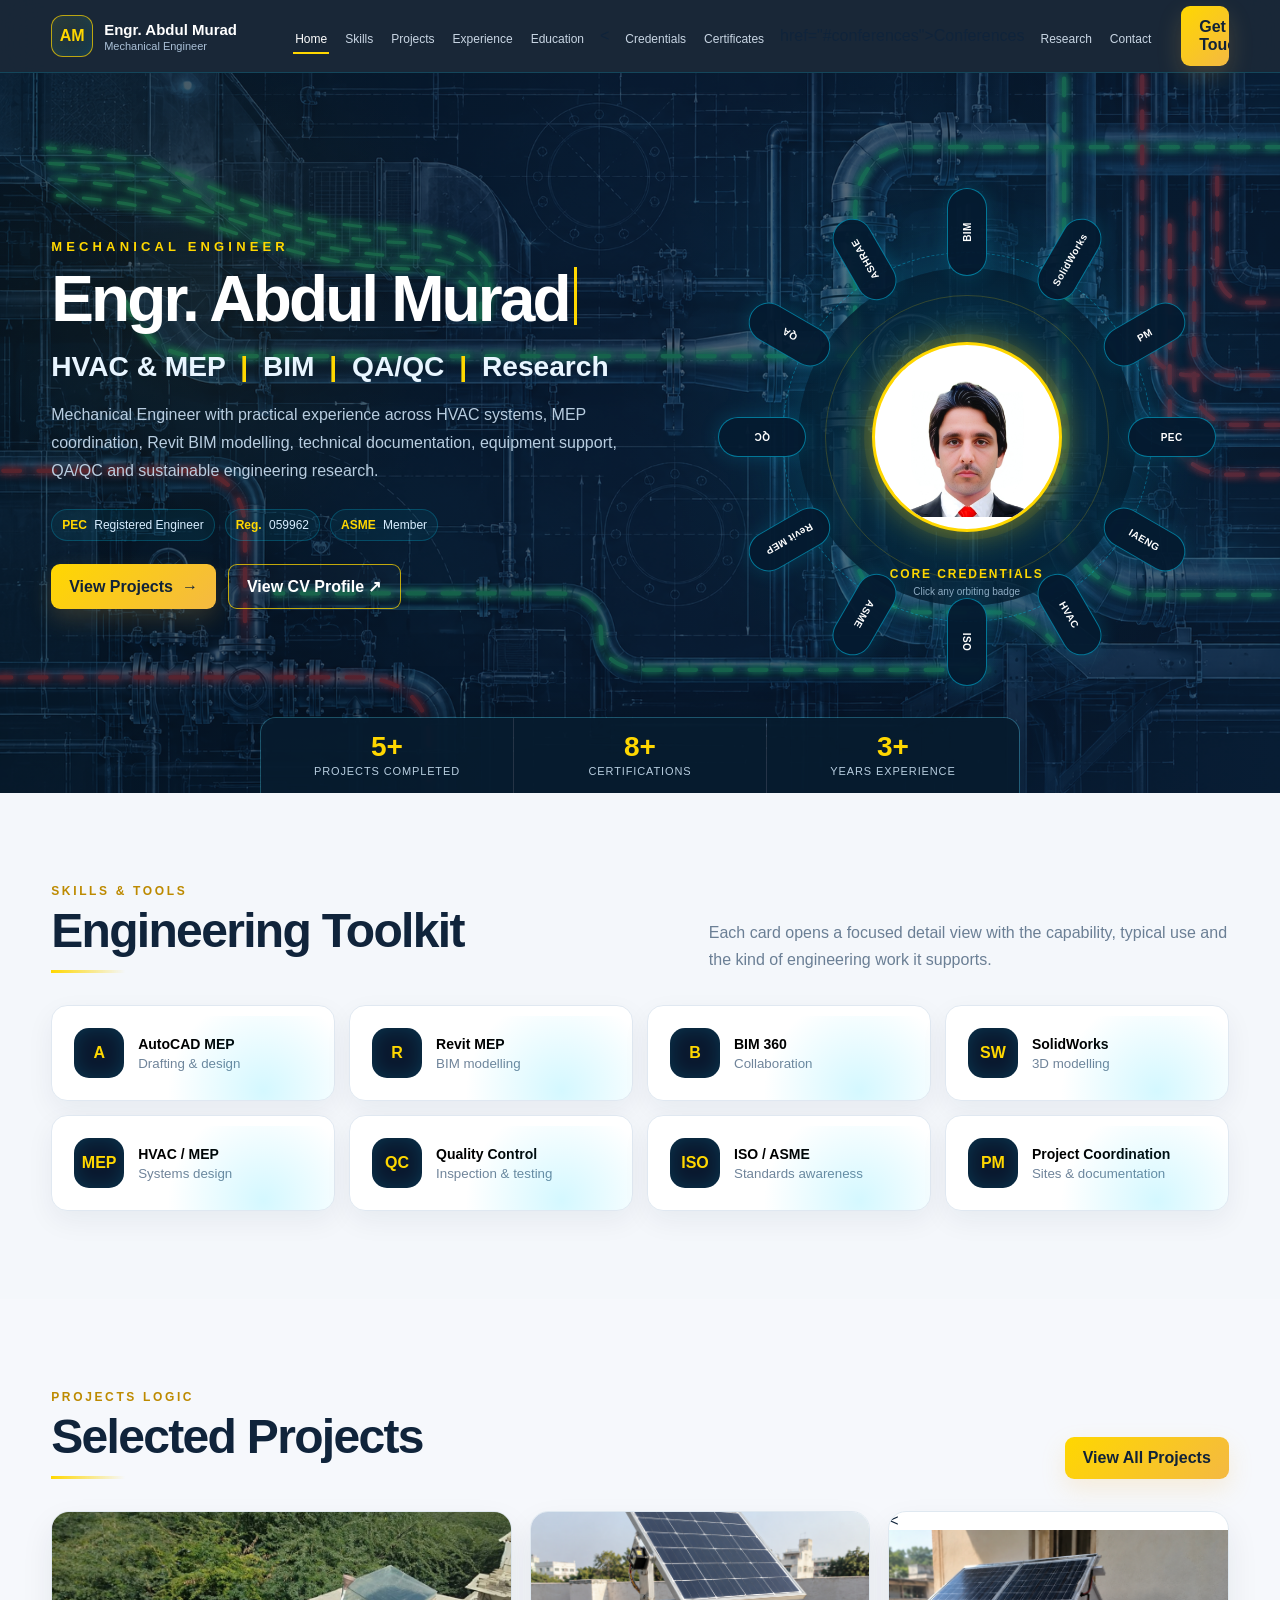
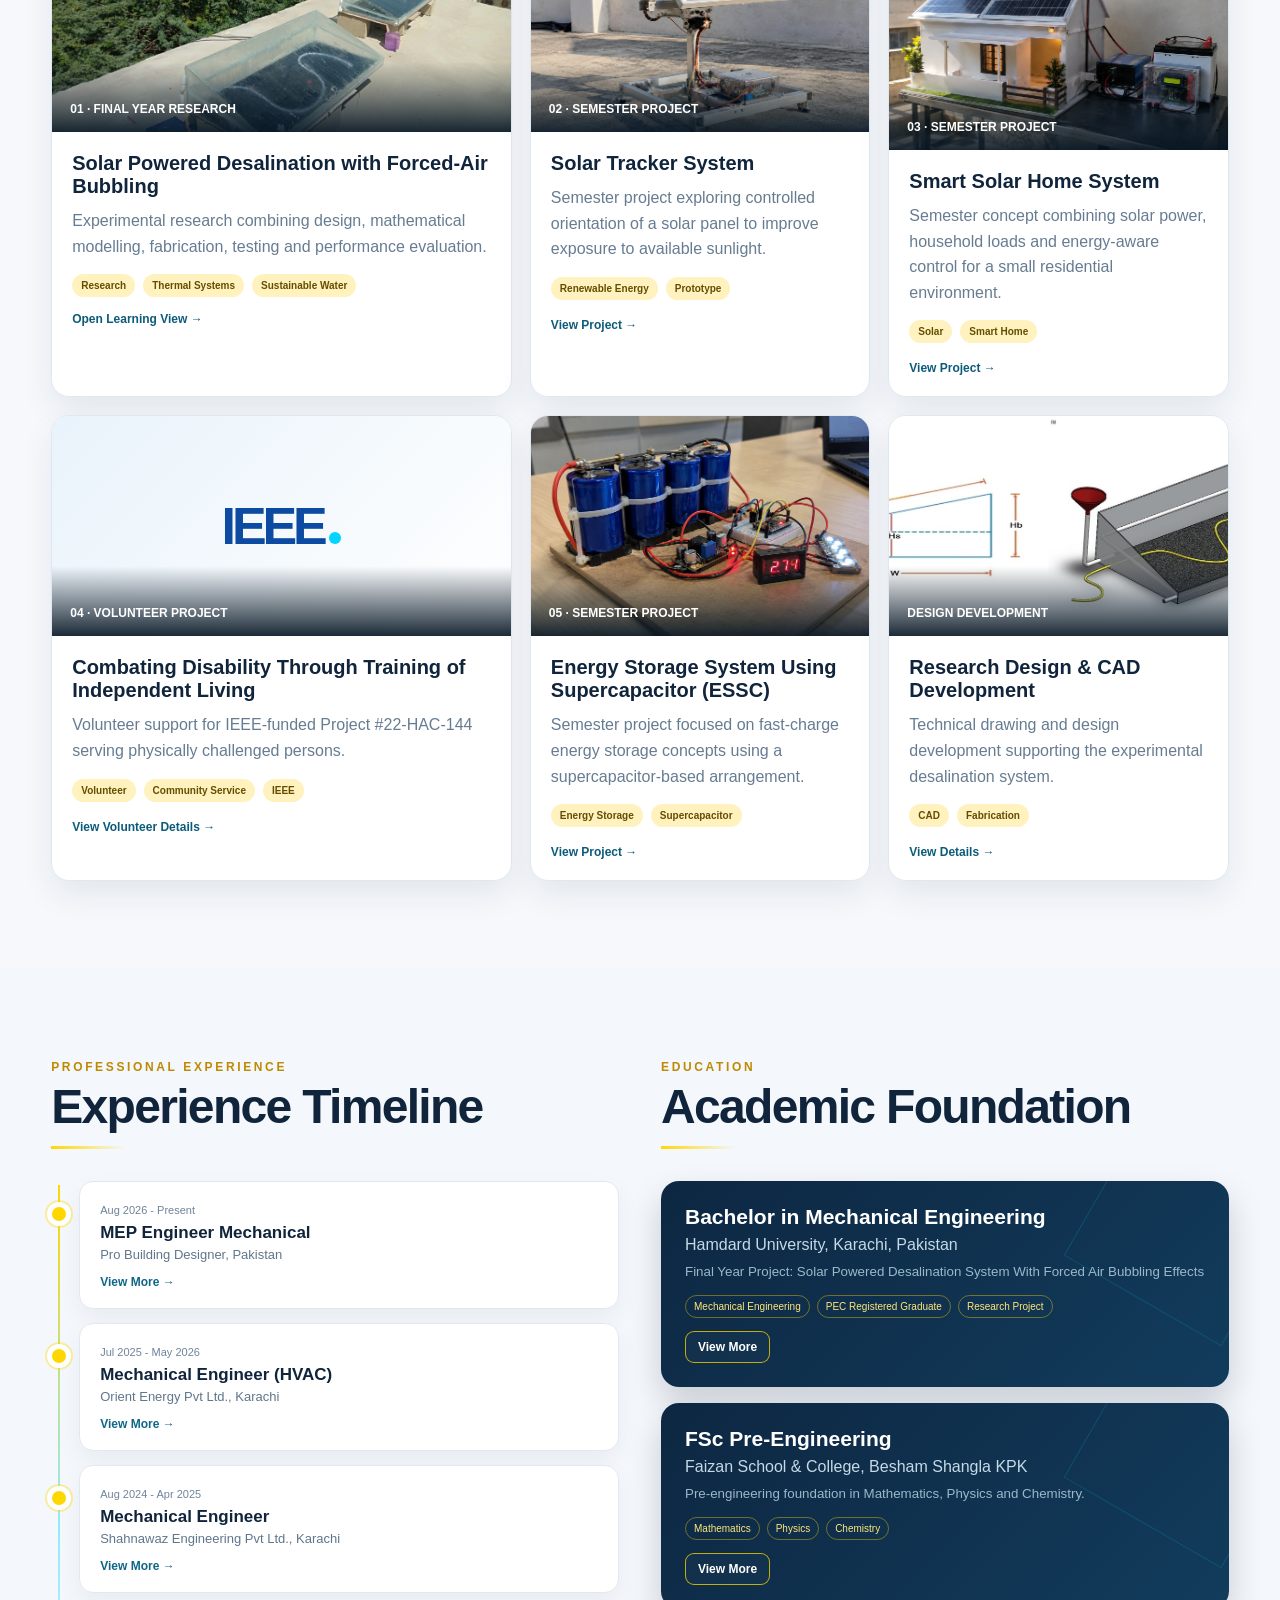
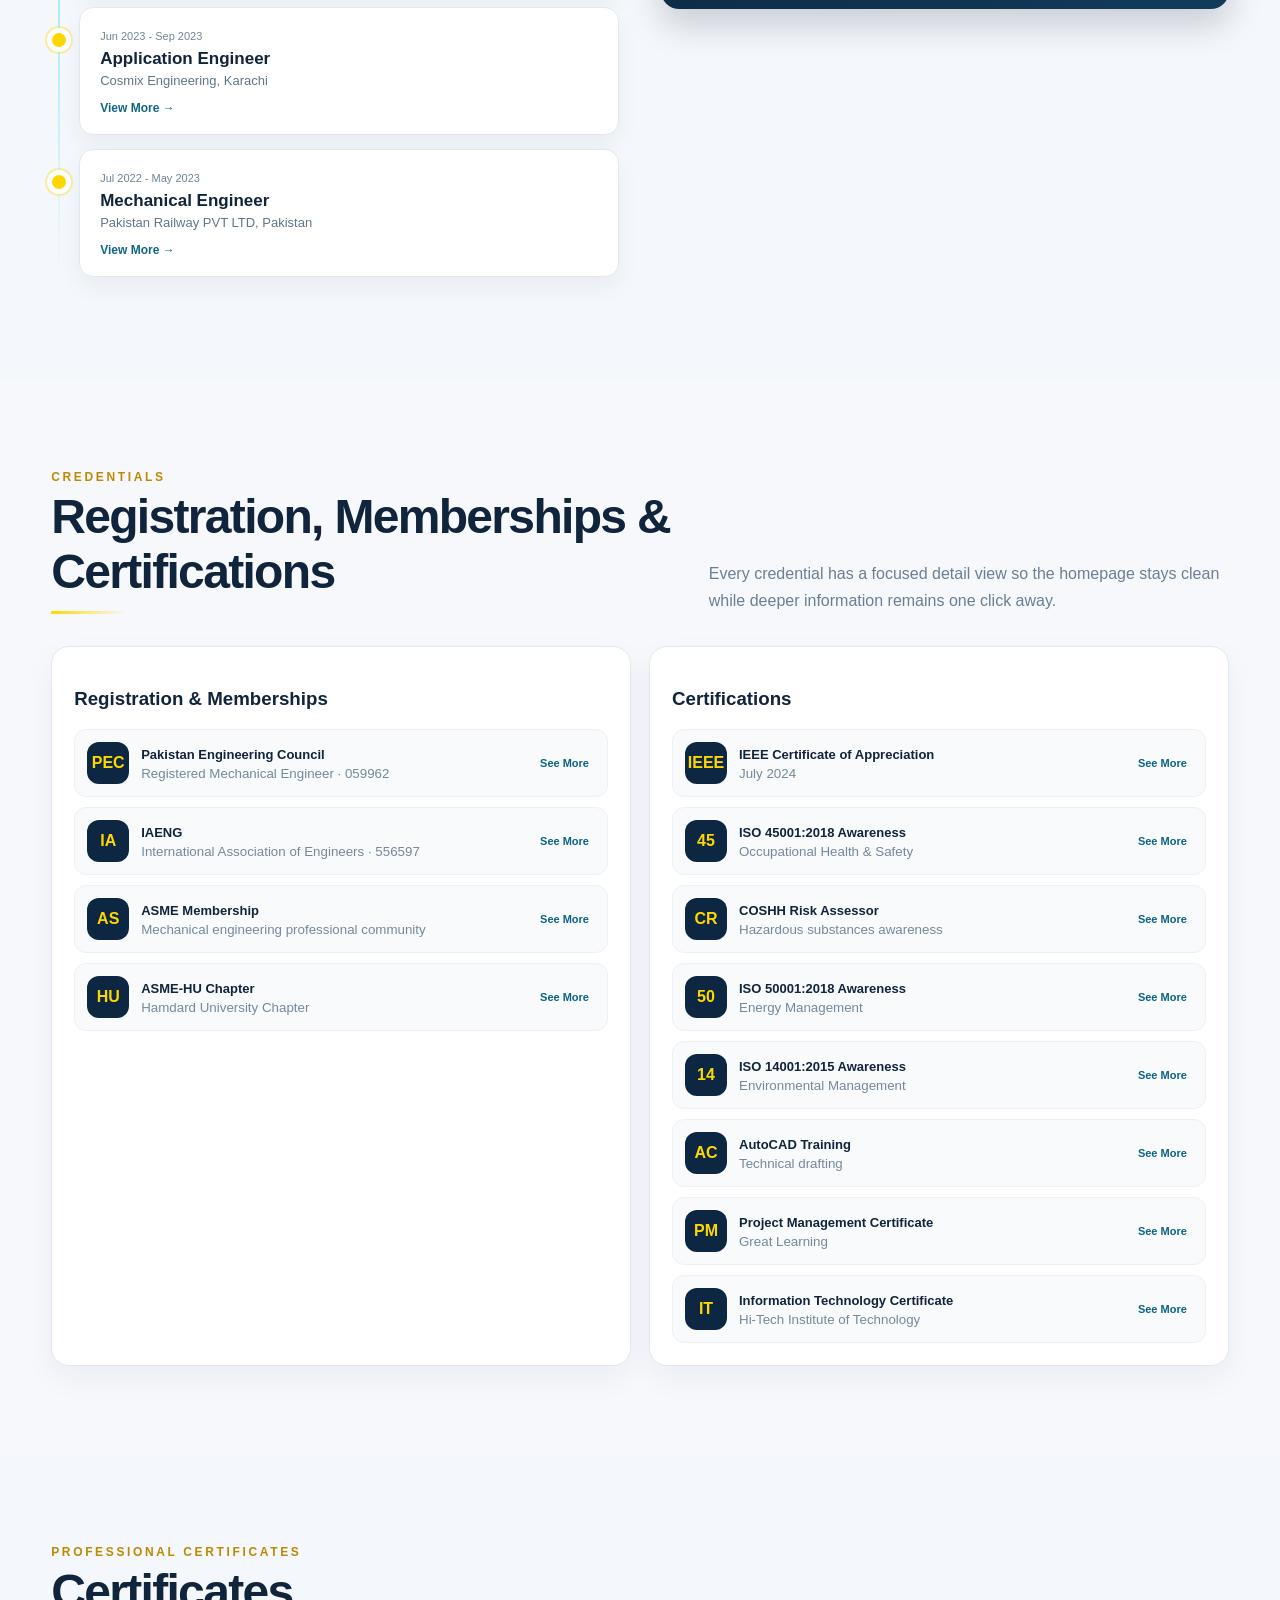
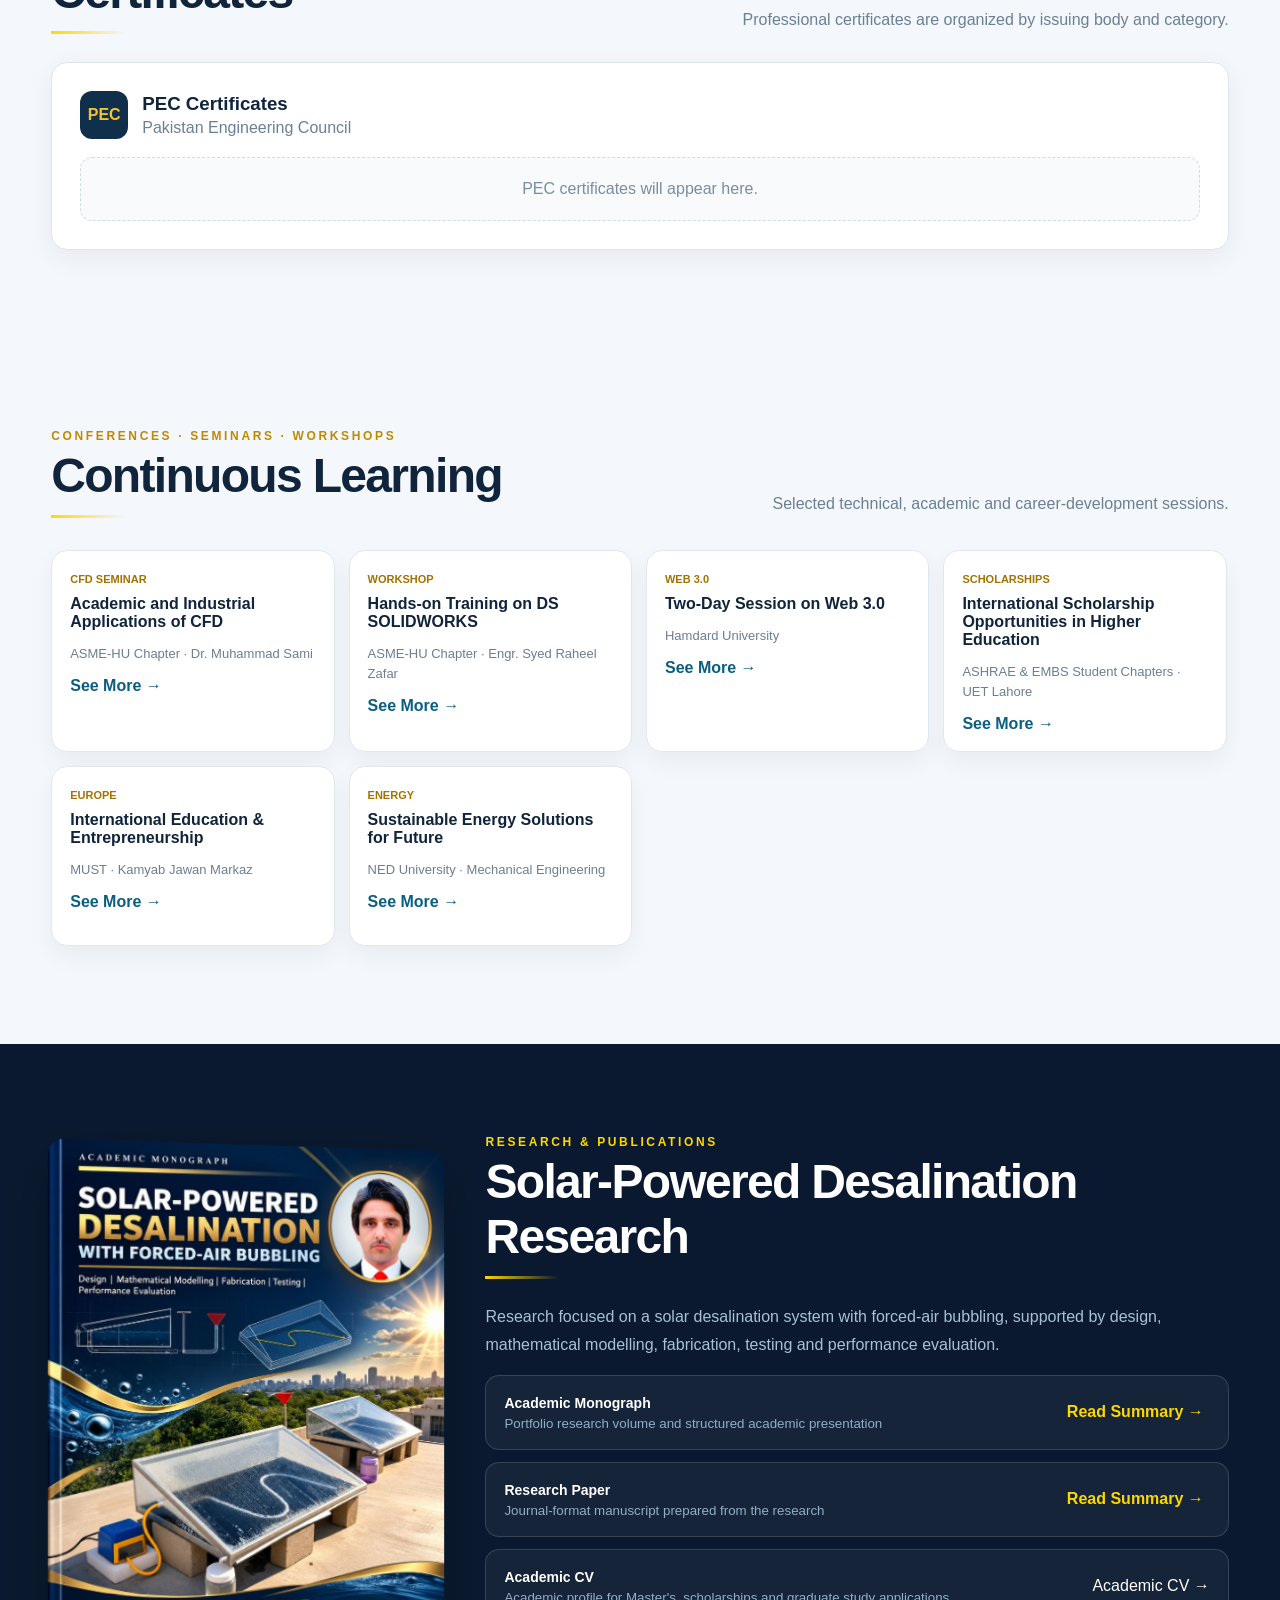
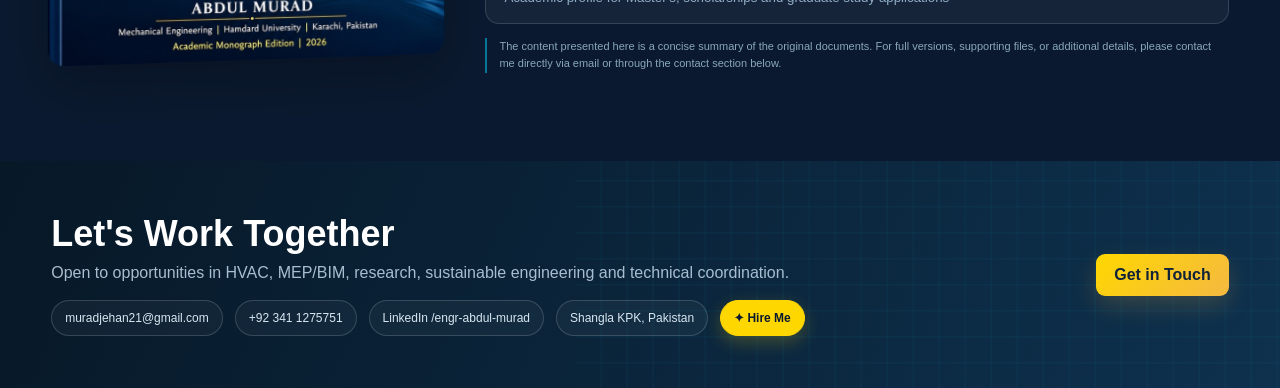
==== commit d91a8af2: "Add Certificates section with PEC category Added a new section for professional certificates with de" ====
--- a/index.html
+++ b/index.html
@@ -287,7 +287,7 @@
       </a>
       <button class="menu-toggle" id="menuToggle" aria-label="Toggle navigation"><span></span><span></span><span></span></button>
       <nav class="main-nav" id="mainNav">
-        <a href="#home" class="active">Home</a><a href="#skills">Skills</a><a href="#projects">Projects</a><a href="#experience">Experience</a><a href="#education">Education</a><a href="#credentials">Credentials</a><a href="#conferences">Conferences</a><a href="#research">Research</a><a href="#contact">Contact</a>
+        <a href="#home" class="active">Home</a><a href="#skills">Skills</a><a href="#projects">Projects</a><a href="#experience">Experience</a><a href="#education">Education</a><<a href="#credentials">Credentials</a><a href="#certificates">Certificates</a> href="#conferences">Conferences</a><a href="#research">Research</a><a href="#contact">Contact</a>
       </nav>
       <a class="btn btn-gold nav-cta" href="#contact">Get in Touch</a>
     </div>
@@ -452,6 +452,33 @@
         </div>
       </div>
     </section>
+<section class="section" id="certificates">
+  <div class="container">
+    <div class="section-heading" style="margin-bottom:28px;">
+      <div>
+        <span class="section-kicker">PROFESSIONAL CERTIFICATES</span>
+        <h2>Certificates</h2>
+        <div class="accent-line"></div>
+      </div>
+      <p>Professional certificates are organized by issuing body and category.</p>
+    </div>
+
+    <div style="background:#fff;border:1px solid #dce5ee;border-radius:16px;padding:28px;box-shadow:0 8px 28px rgba(7,28,45,.06);">
+      <div style="display:flex;align-items:center;gap:14px;margin-bottom:18px;">
+        <div style="width:48px;height:48px;border-radius:12px;background:#0f2f4a;color:#f4c430;display:grid;place-items:center;font-weight:900;">PEC</div>
+        <div>
+          <h3 style="margin:0;color:#10243b;">PEC Certificates</h3>
+          <p style="margin:4px 0 0;color:#6b7f95;">Pakistan Engineering Council</p>
+        </div>
+      </div>
+
+      <div id="pec-certificates-list" style="padding:22px;border:1px dashed #cfdbe7;border-radius:12px;text-align:center;color:#7b8da0;background:#f8fafc;">
+        PEC certificates will appear here.
+      </div>
+    </div>
+  </div>
+</section>
+    
 
     <section class="section" id="conferences">
       <div class="container">
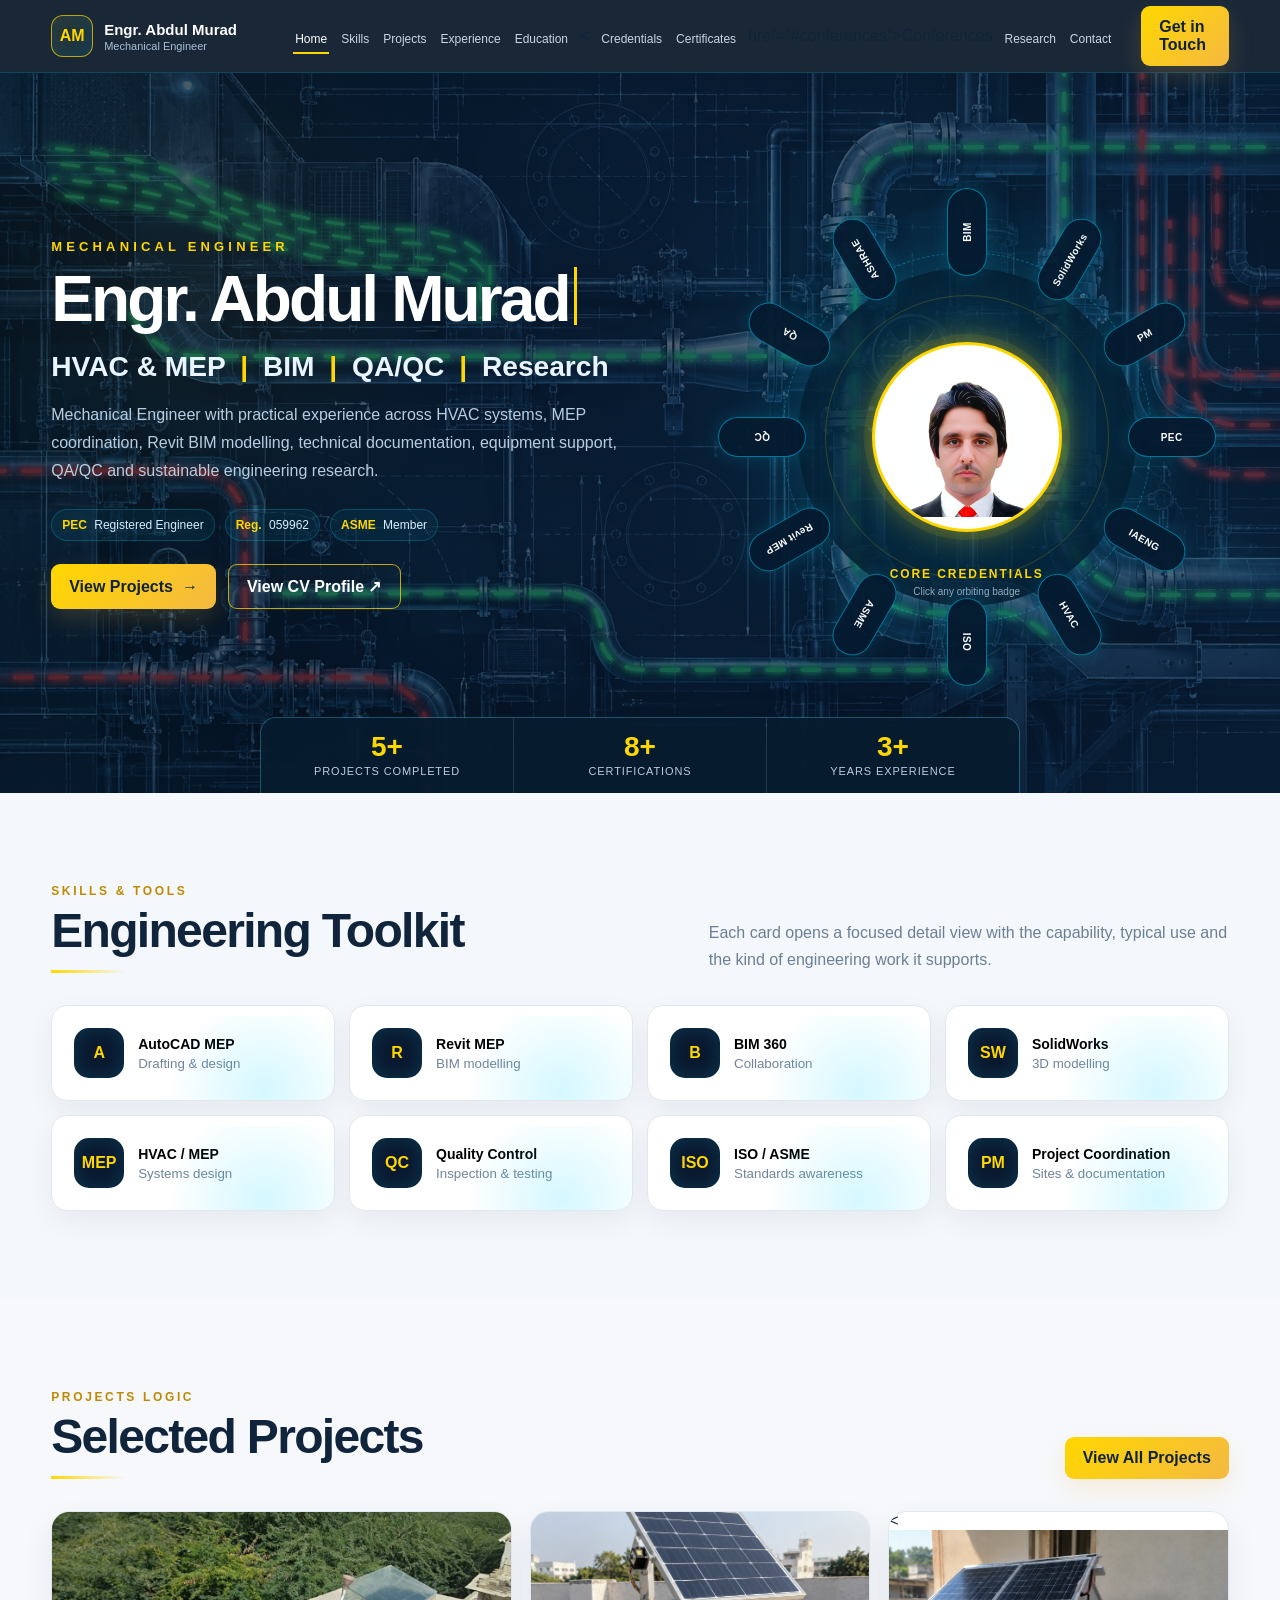
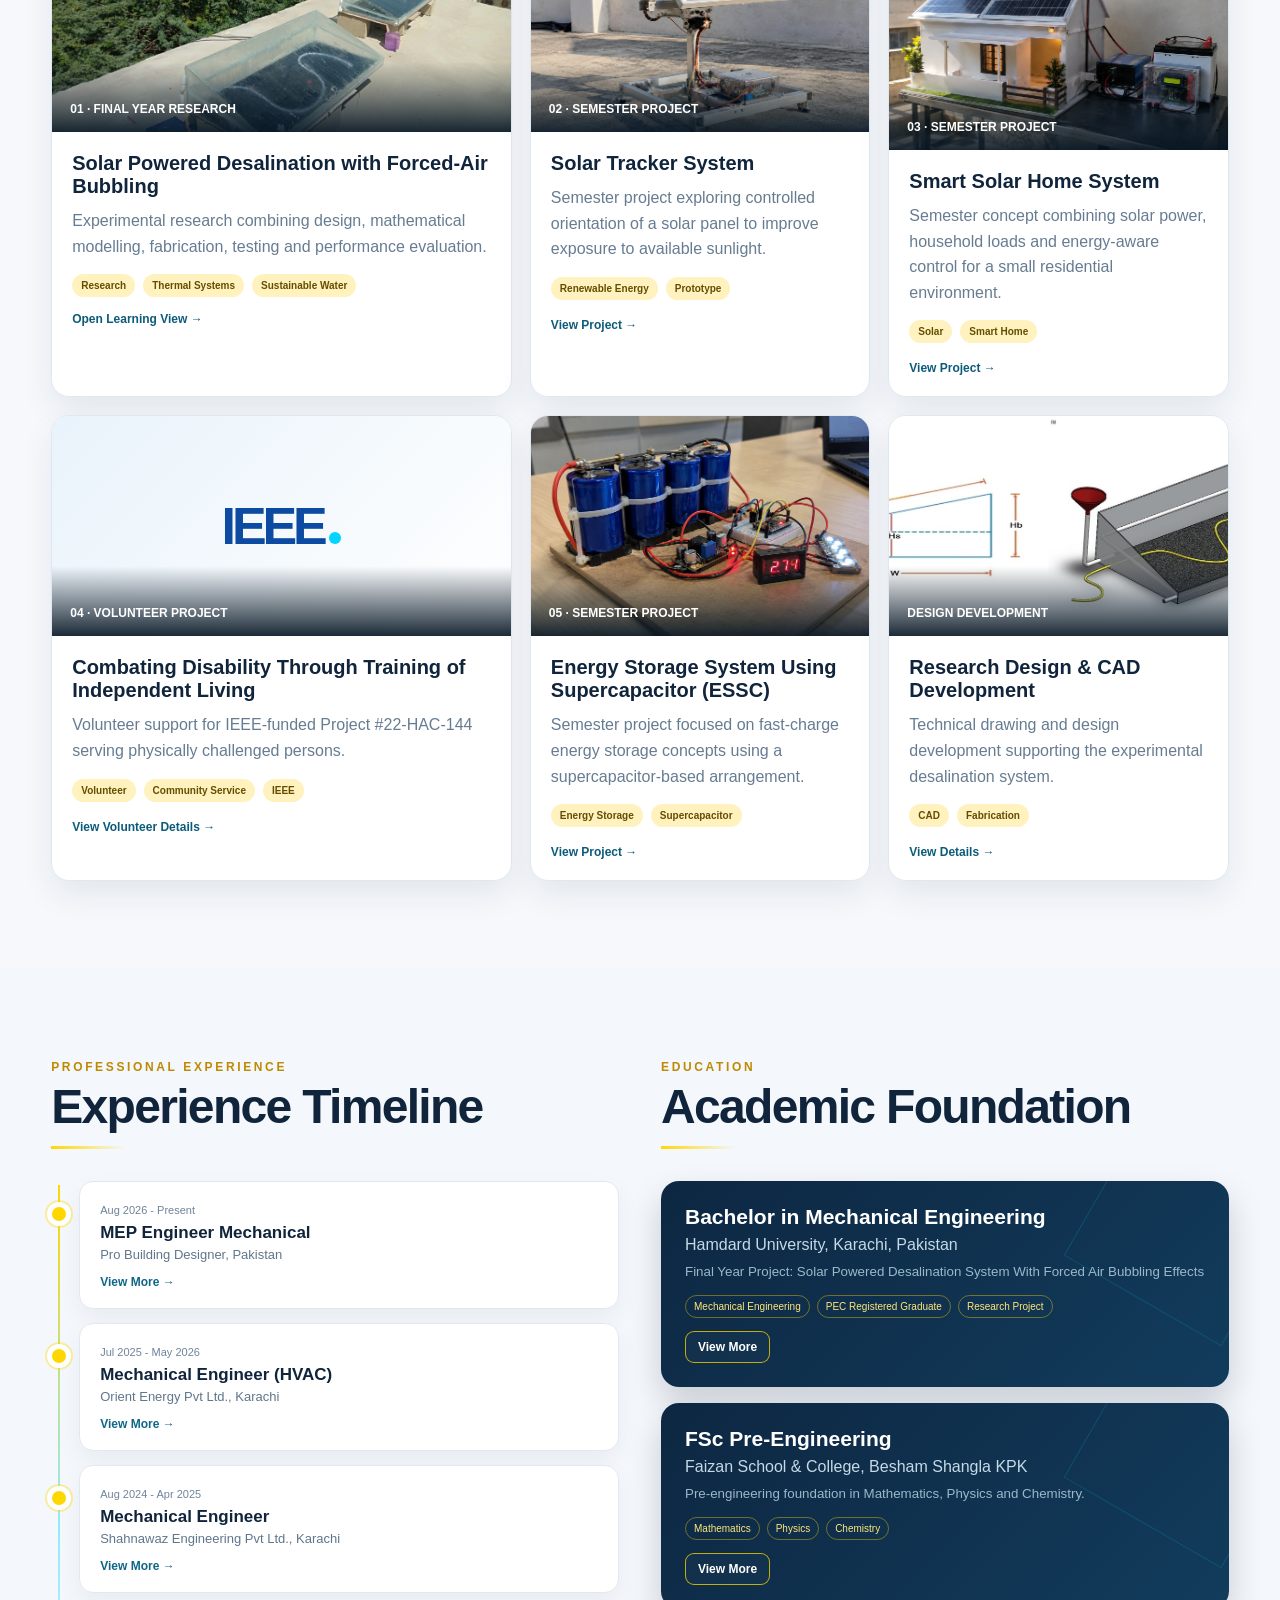
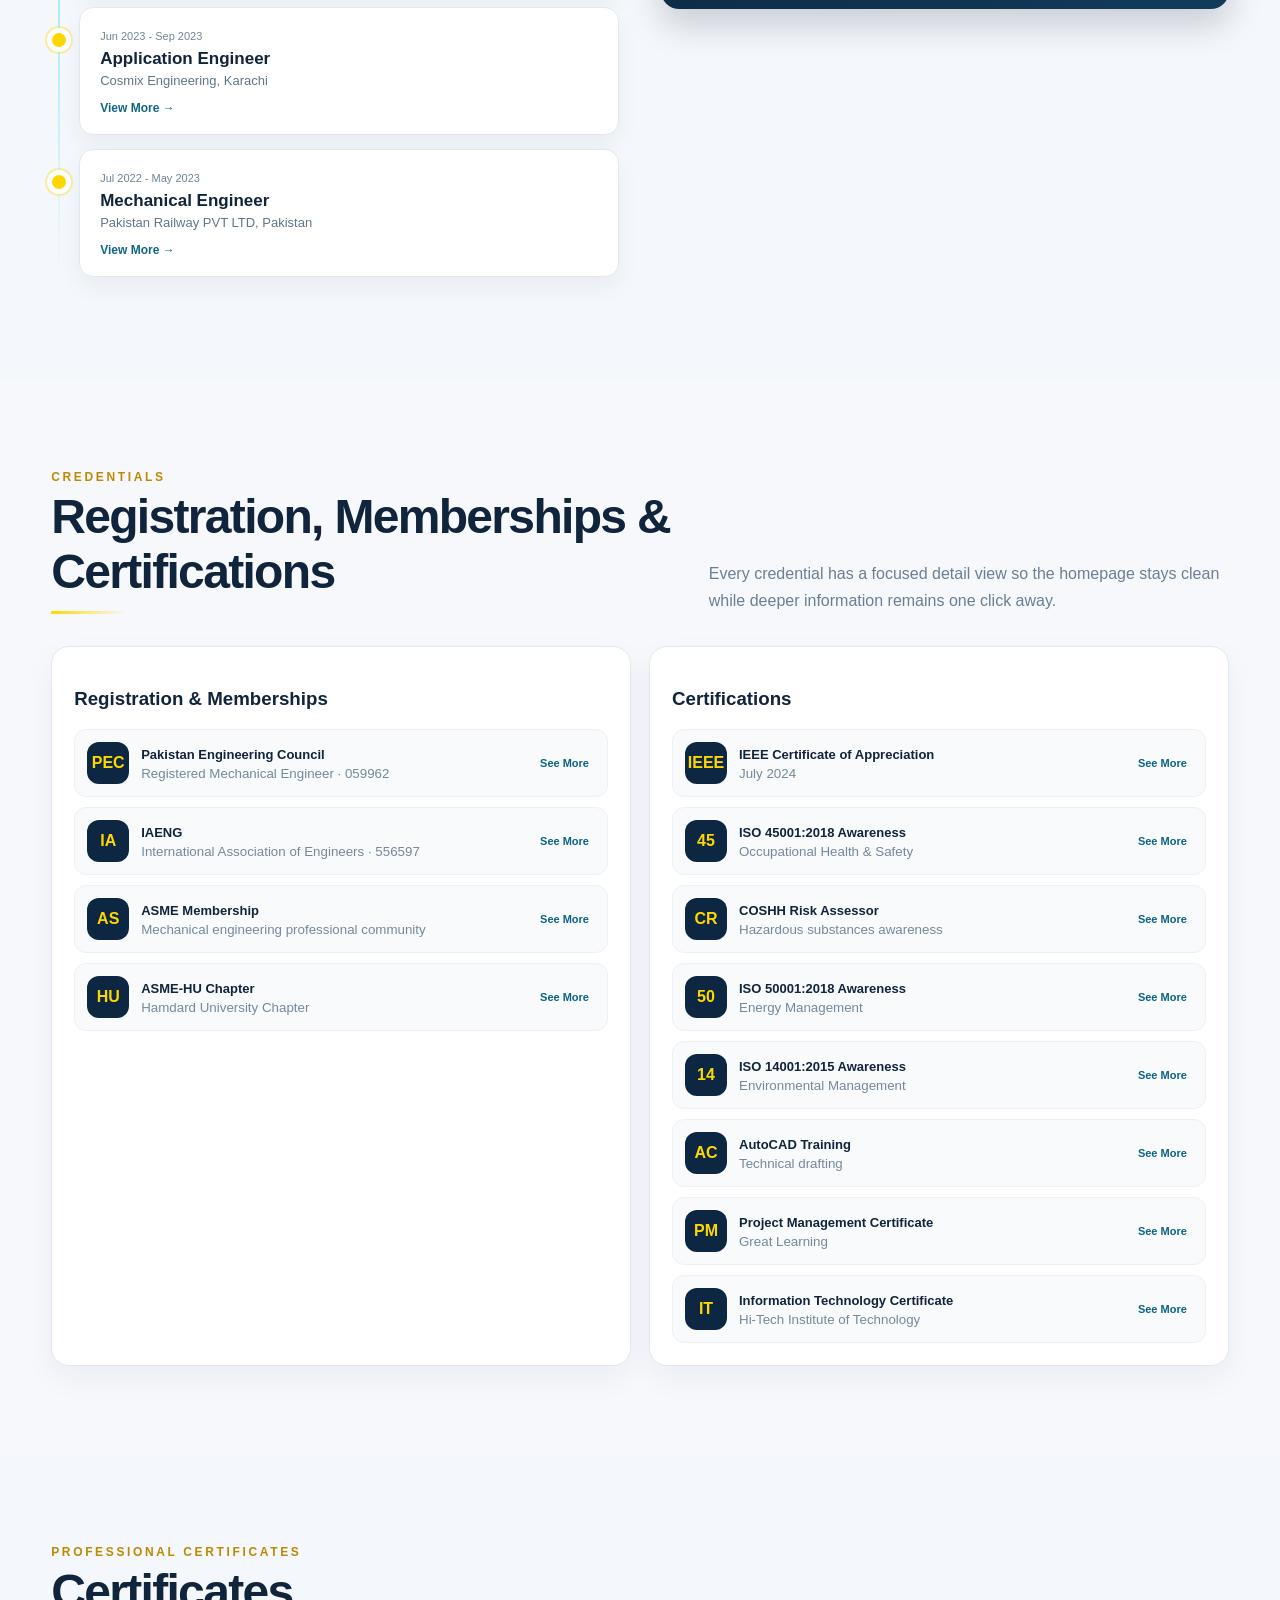
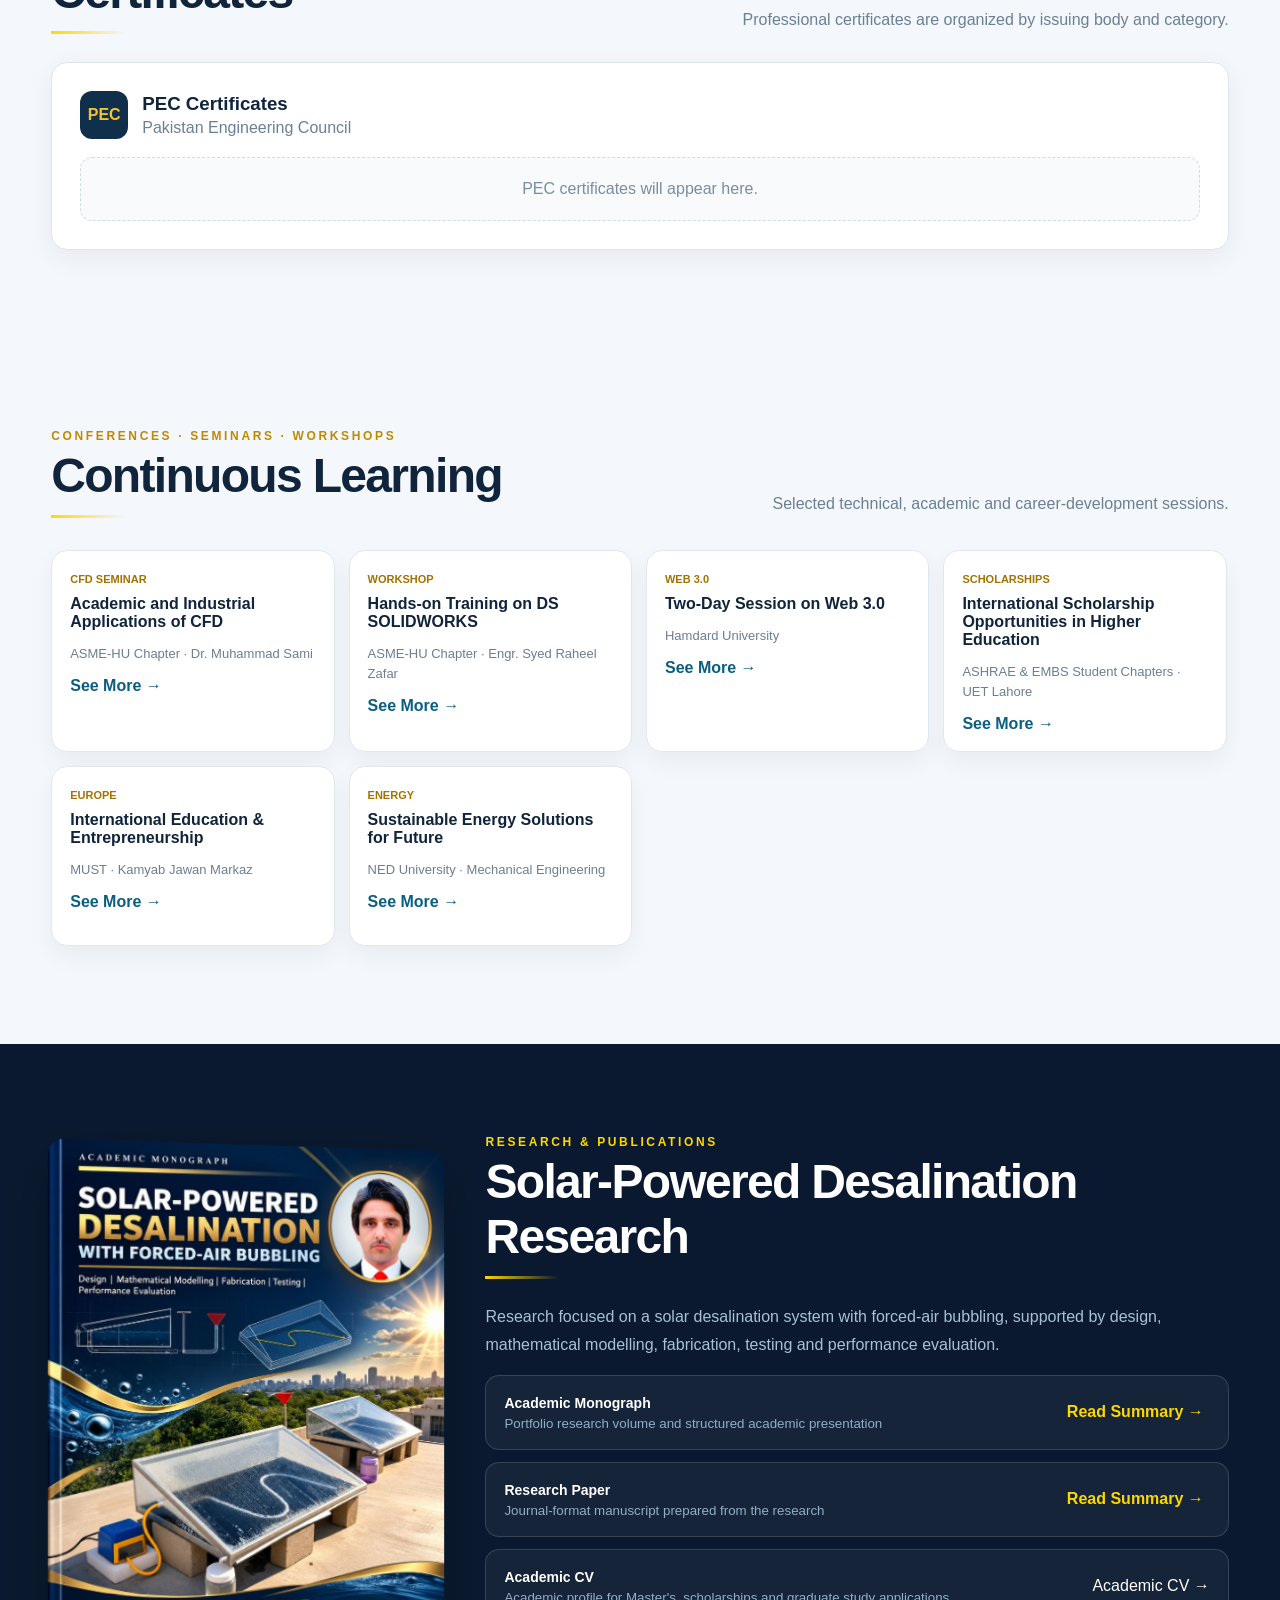
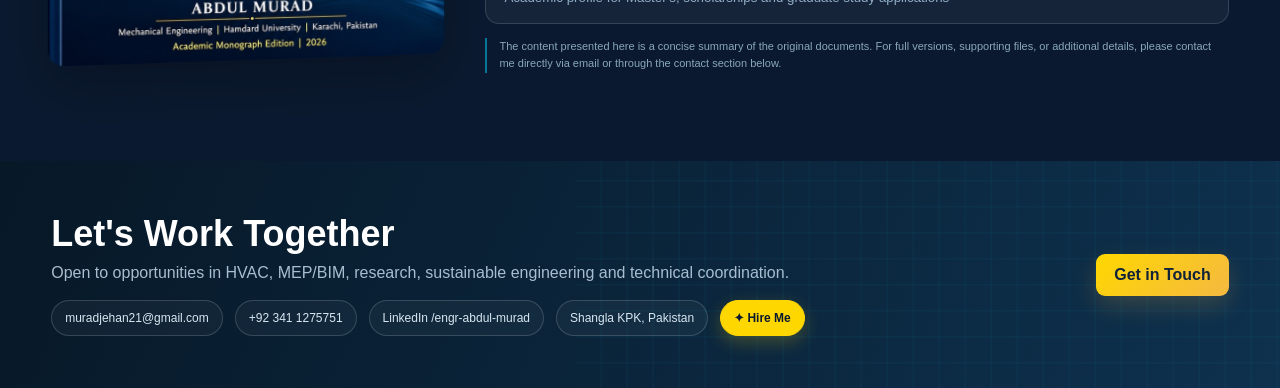
==== commit 29c650b8: "Fix navigation spacing for Certificates" ====
--- a/index.html
+++ b/index.html
@@ -41,7 +41,7 @@
     .brand{display:flex;align-items:center;gap:11px;color:#fff;min-width:220px}
     .brand-mark{width:42px;height:42px;border:1px solid rgba(255,215,0,.7);border-radius:12px;display:grid;place-items:center;color:var(--gold);font-weight:900;background:linear-gradient(135deg,rgba(255,215,0,.08),rgba(0,212,255,.08));box-shadow:inset 0 0 18px rgba(0,212,255,.08)}
     .brand-text{display:grid;gap:2px}.brand-text strong{font-size:15px}.brand-text small{font-size:11px;color:#aac0d7}
-    .main-nav{display:flex;gap:14px;align-items:center;margin-left:auto}
+    .main-nav{display:flex;align-items:center;margin-left:auto;gap:10px}
     .main-nav a{color:#c9d6e4;font-size:12px;padding:27px 2px 22px;position:relative;white-space:nowrap}
     .main-nav a::after{content:"";position:absolute;left:0;right:0;bottom:14px;height:2px;background:var(--gold);transform:scaleX(0);transform-origin:left;transition:.25s}
     .main-nav a:hover,.main-nav a.active{color:#fff}.main-nav a:hover::after,.main-nav a.active::after{transform:scaleX(1)}
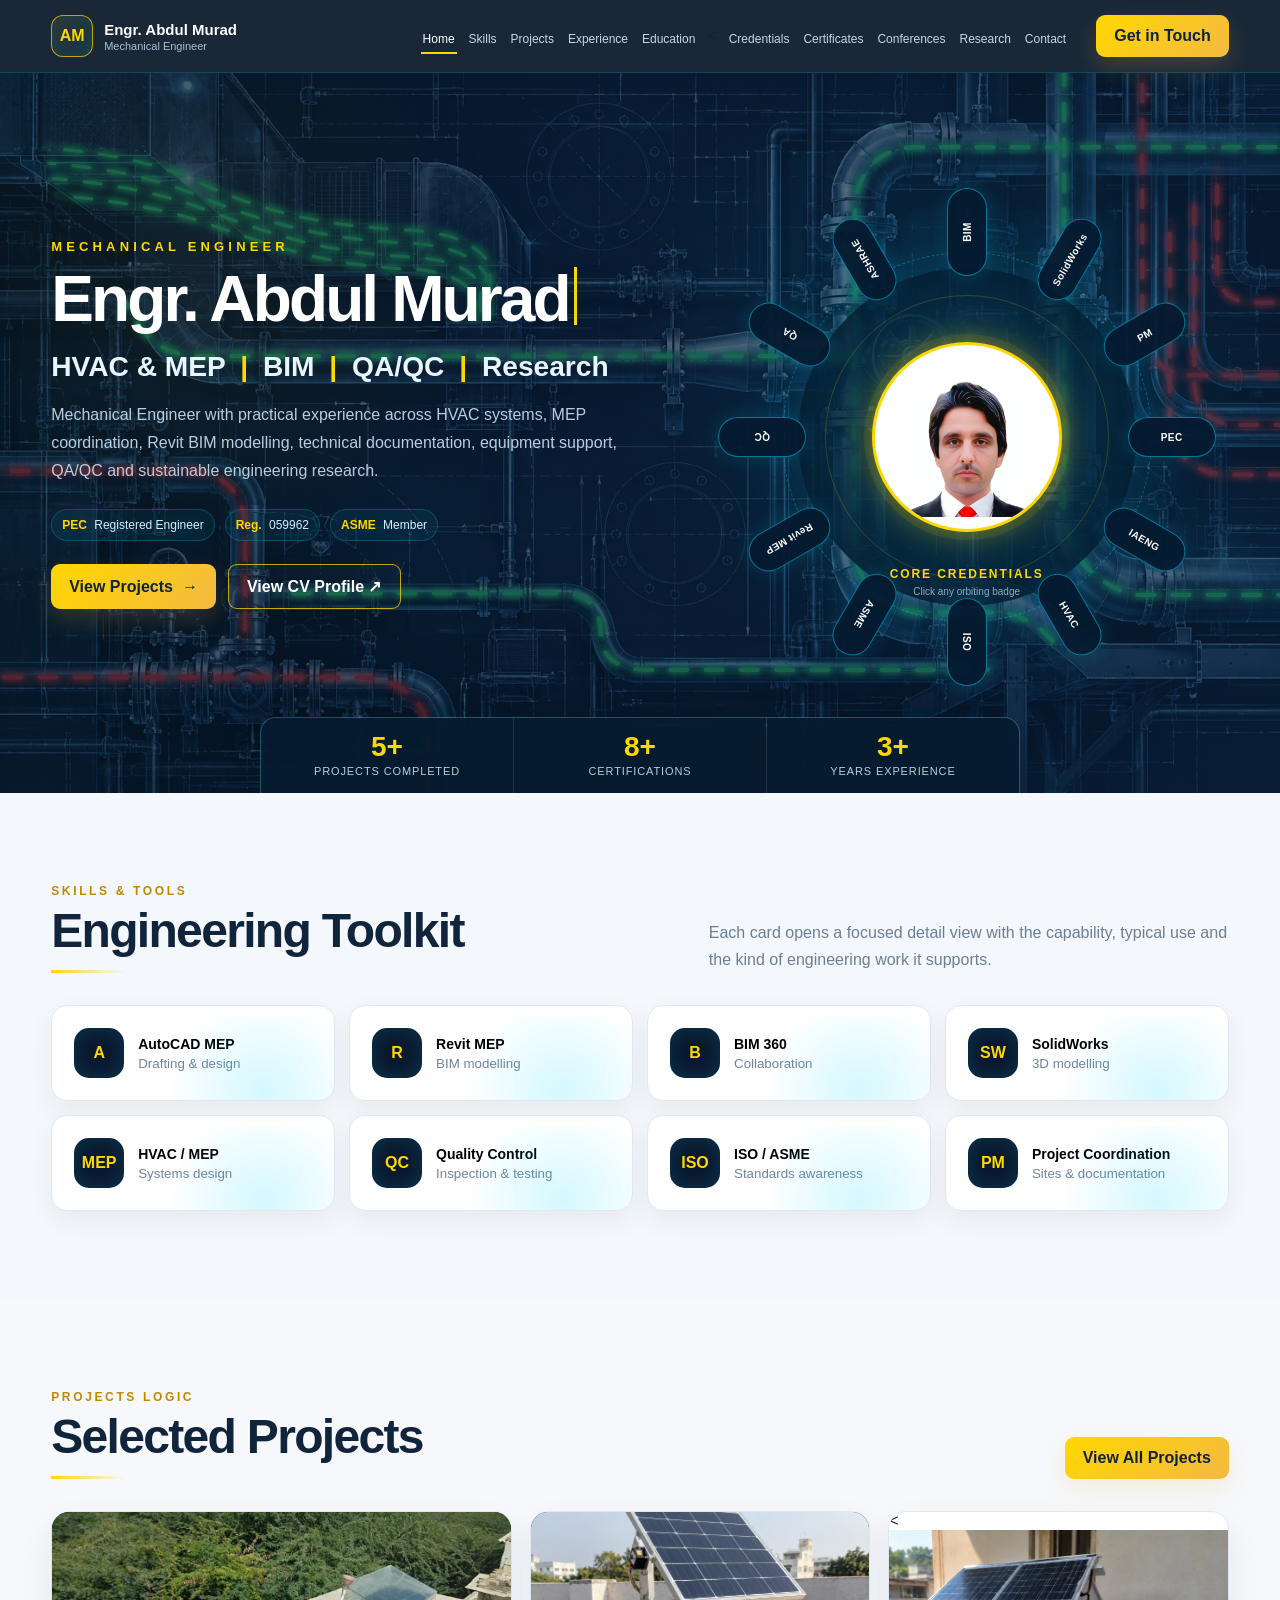
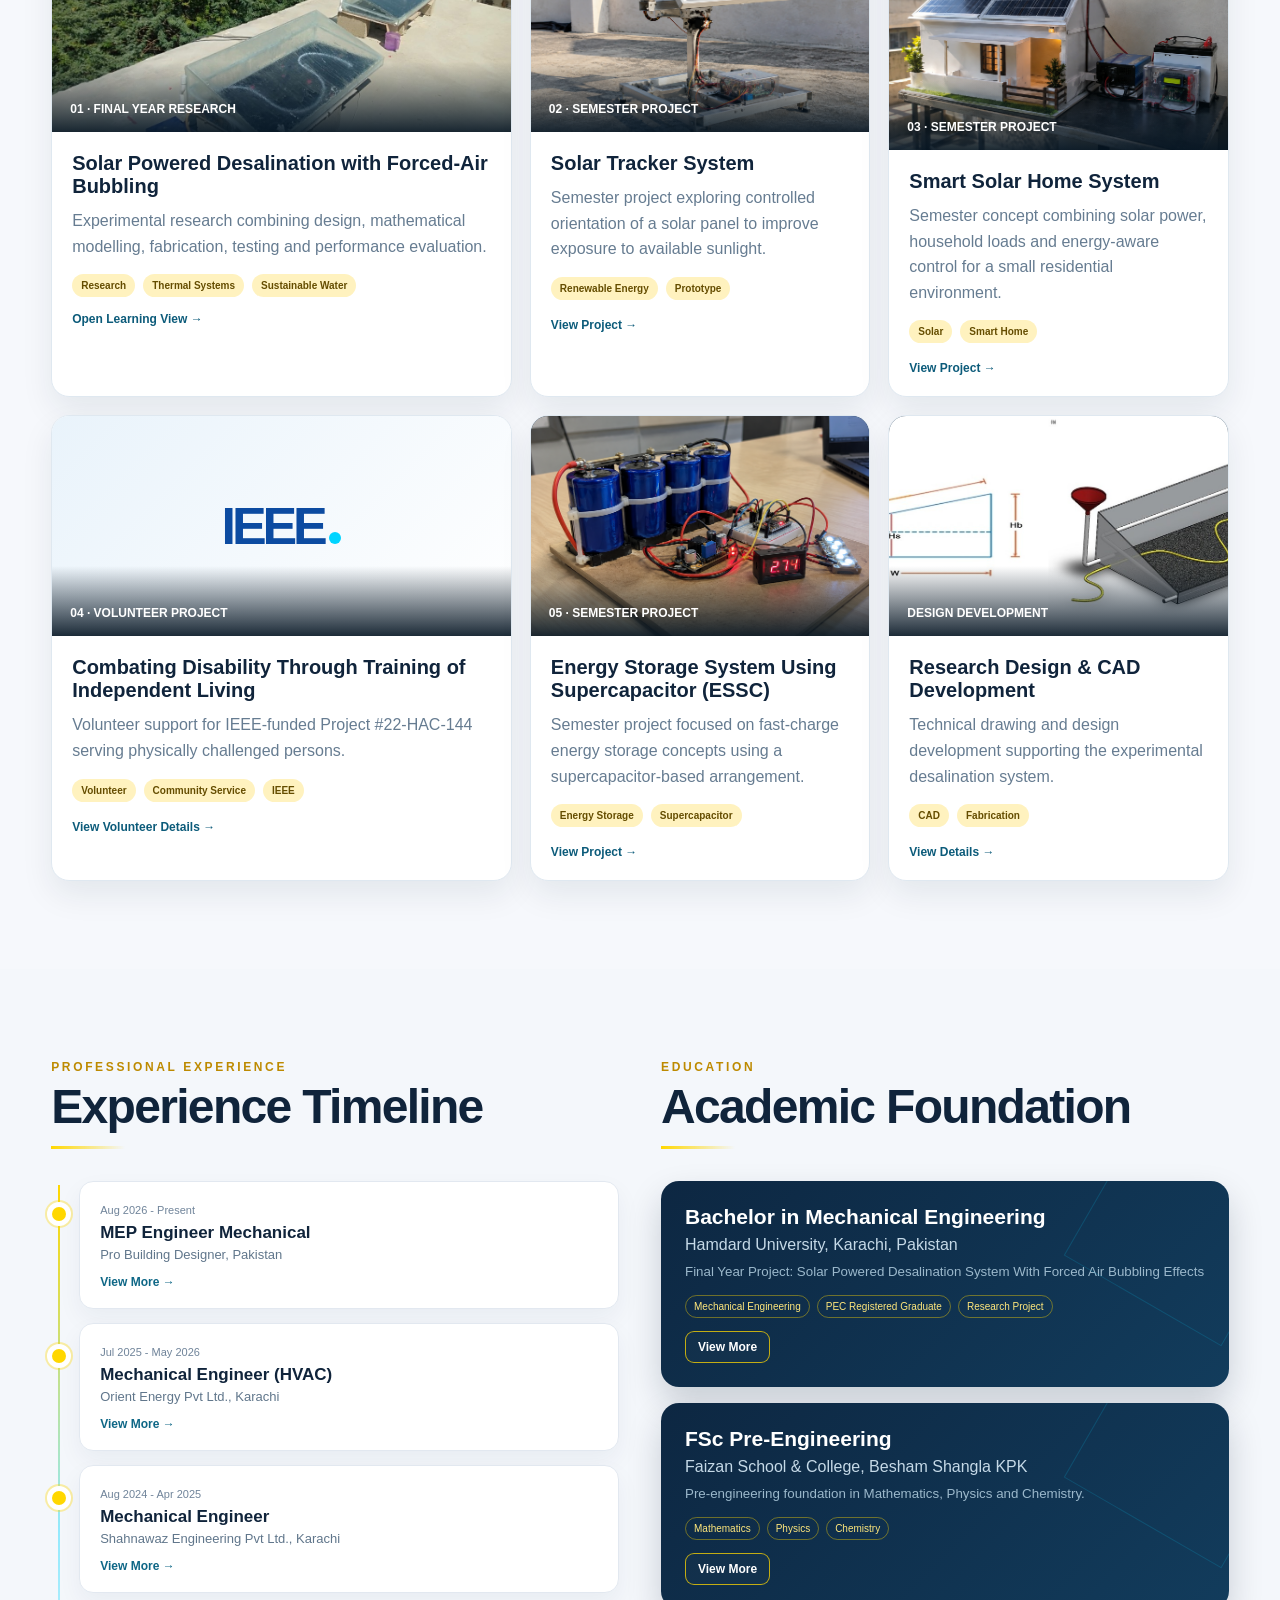
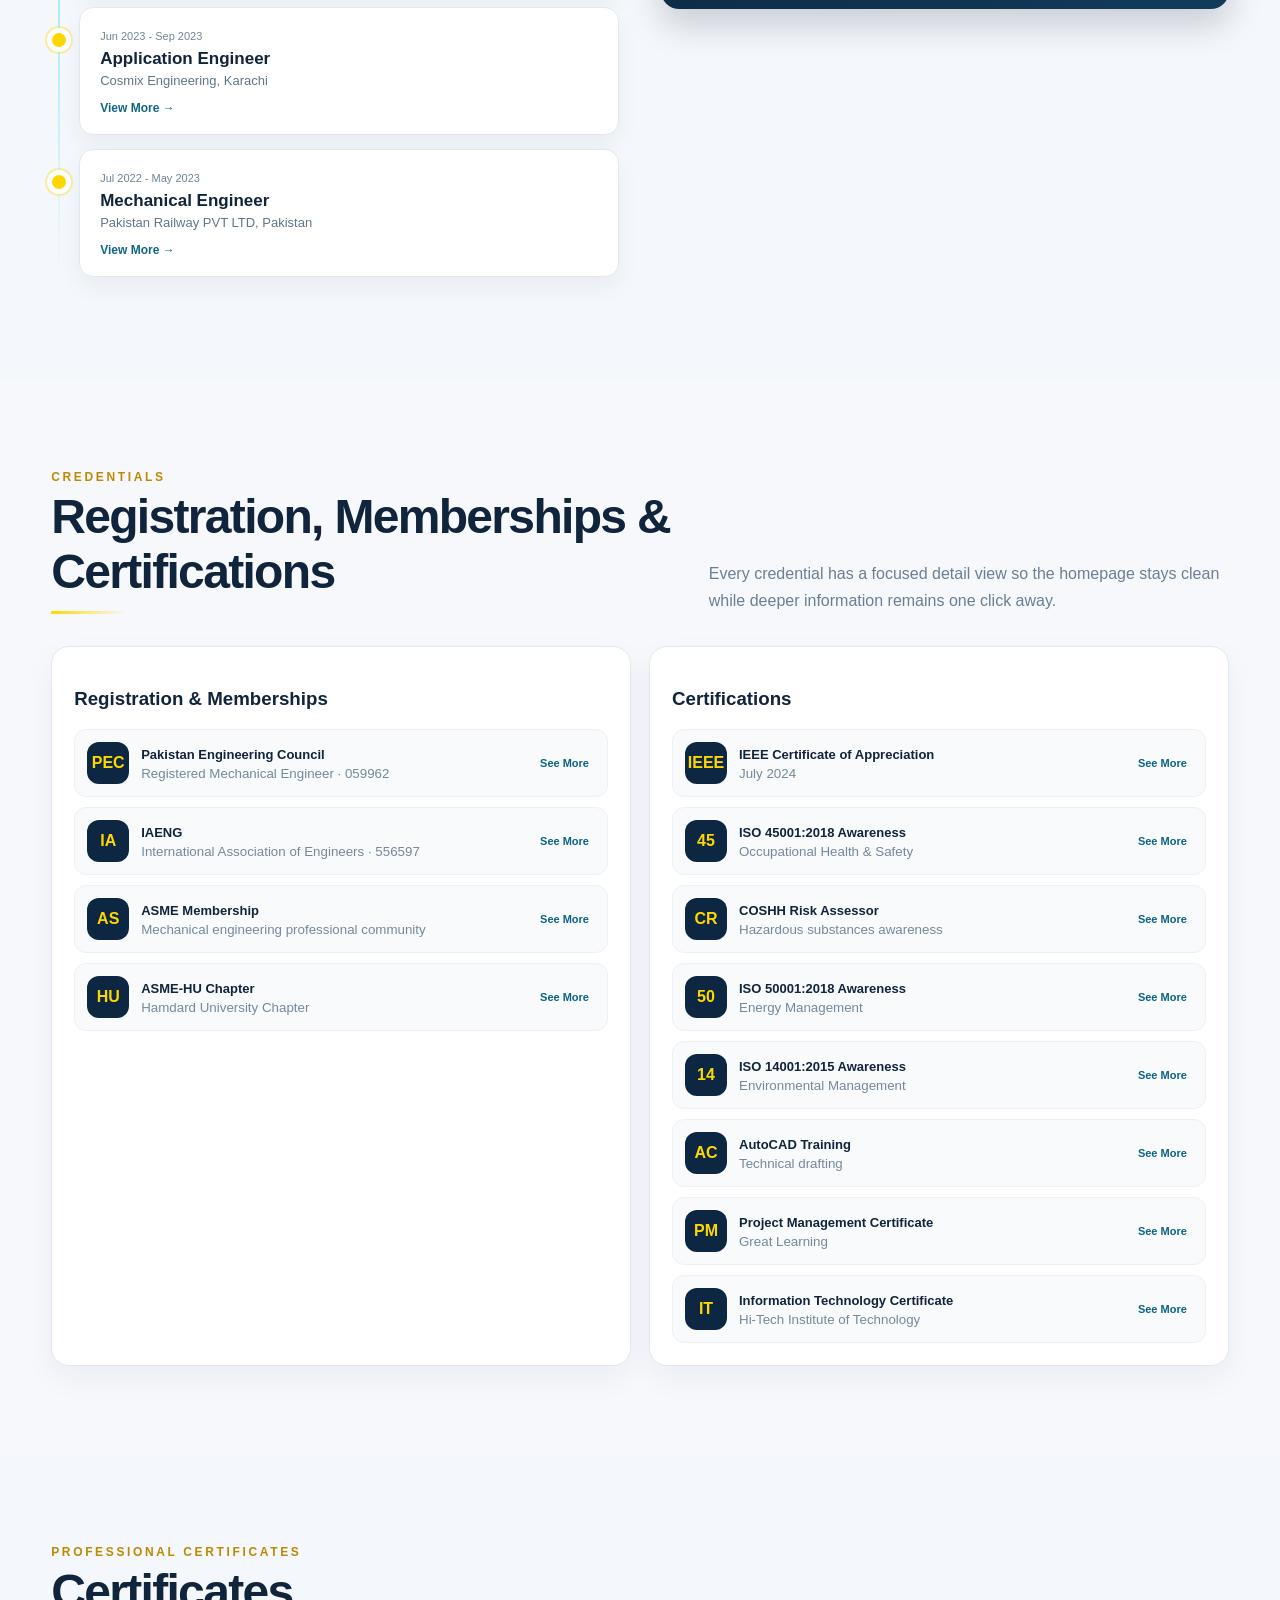
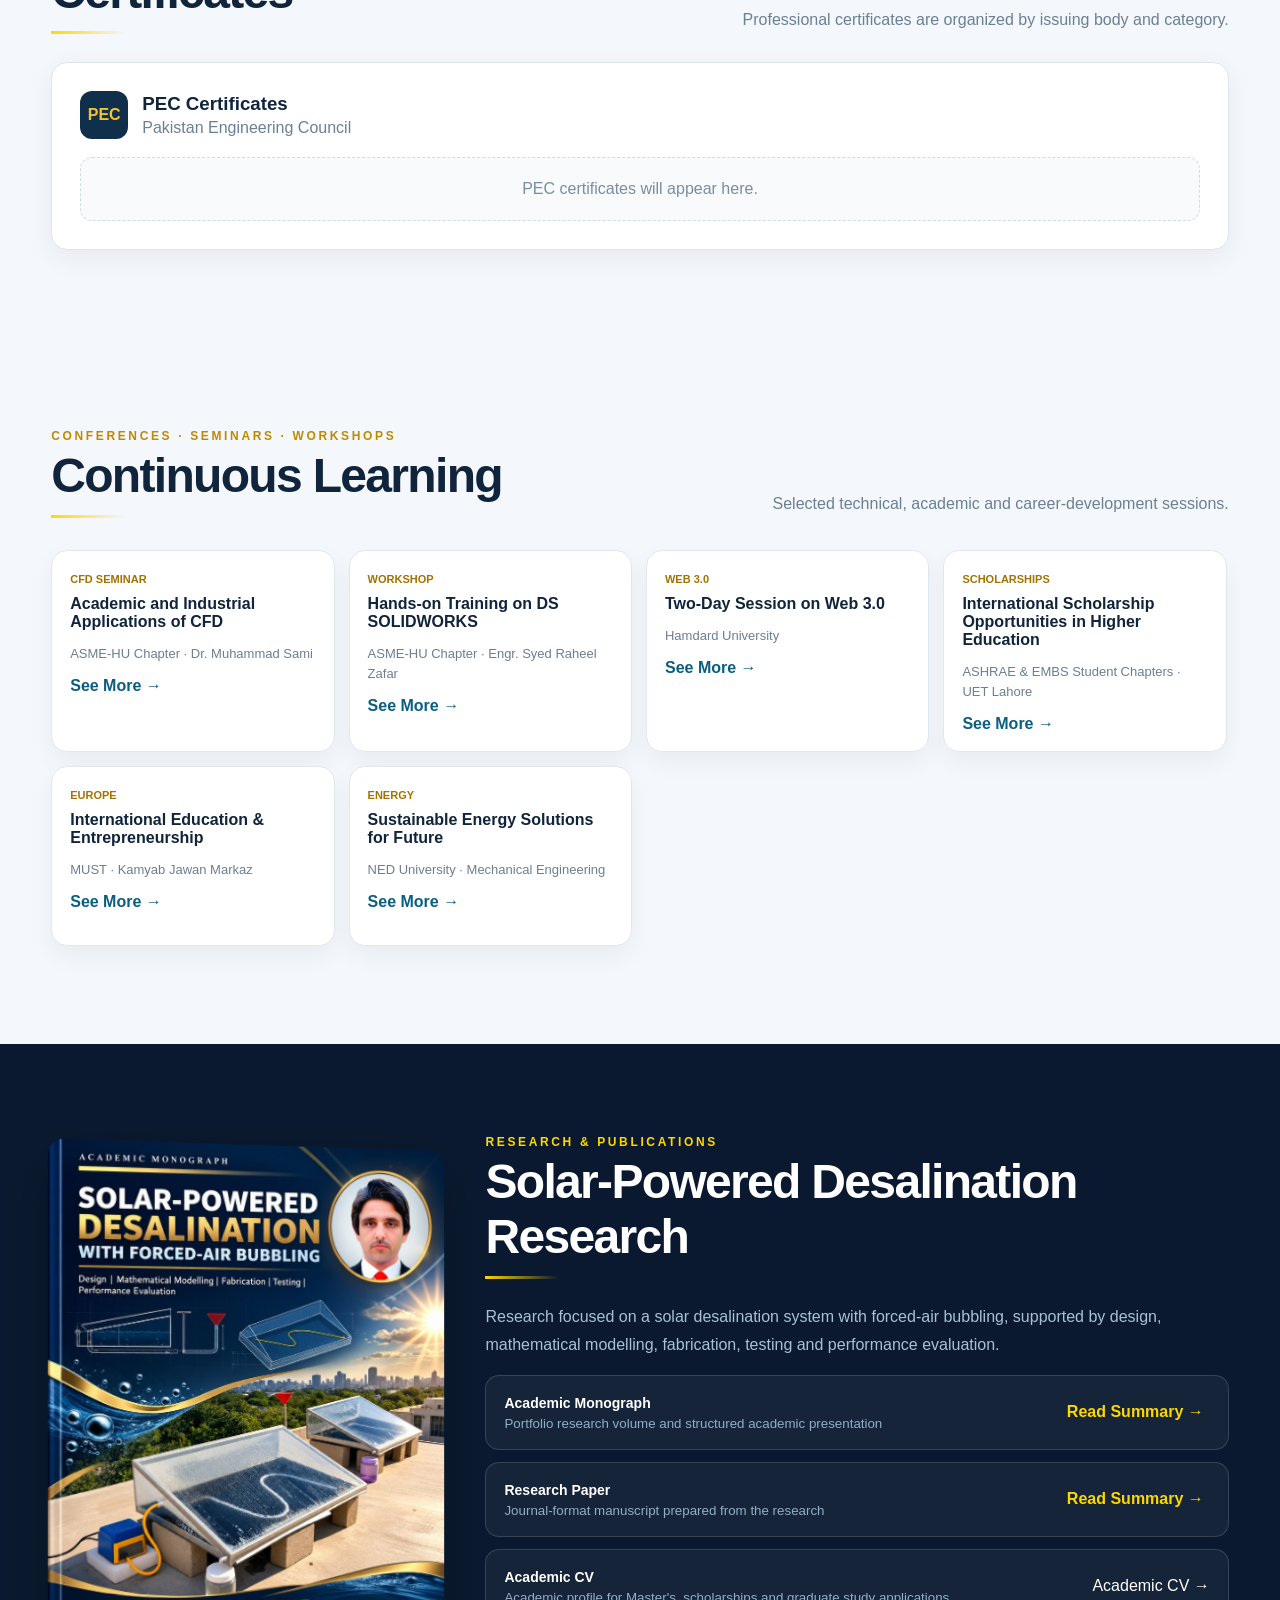
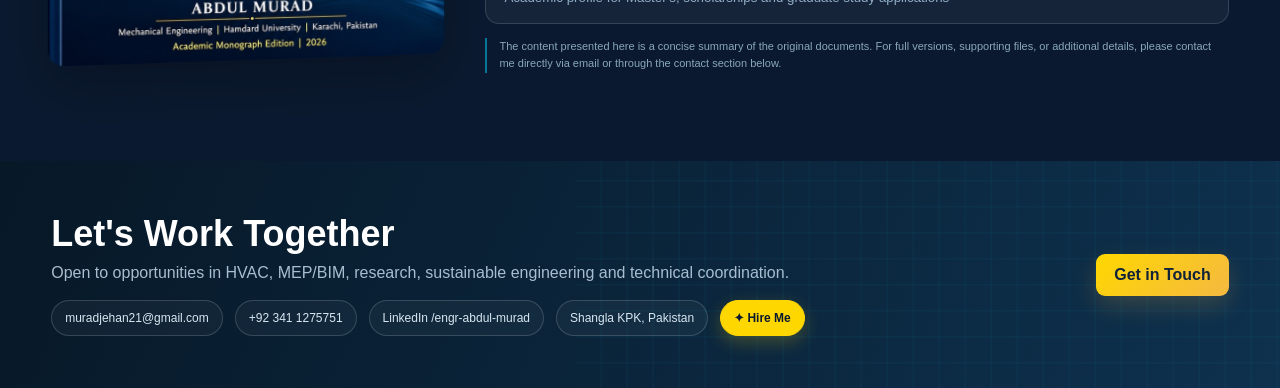
==== commit 635331bb: "Fix Conferences navigation link" ====
--- a/index.html
+++ b/index.html
@@ -287,7 +287,7 @@
       </a>
       <button class="menu-toggle" id="menuToggle" aria-label="Toggle navigation"><span></span><span></span><span></span></button>
       <nav class="main-nav" id="mainNav">
-        <a href="#home" class="active">Home</a><a href="#skills">Skills</a><a href="#projects">Projects</a><a href="#experience">Experience</a><a href="#education">Education</a><<a href="#credentials">Credentials</a><a href="#certificates">Certificates</a> href="#conferences">Conferences</a><a href="#research">Research</a><a href="#contact">Contact</a>
+        <a href="#home" class="active">Home</a><a href="#skills">Skills</a><a href="#projects">Projects</a><a href="#experience">Experience</a><a href="#education">Education</a><<a href="#credentials">Credentials</a><a href="#certificates">Certificates</a><a href="#conferences">Conferences</a><a href="#research">Research</a><a href="#contact">Contact</a>
       </nav>
       <a class="btn btn-gold nav-cta" href="#contact">Get in Touch</a>
     </div>
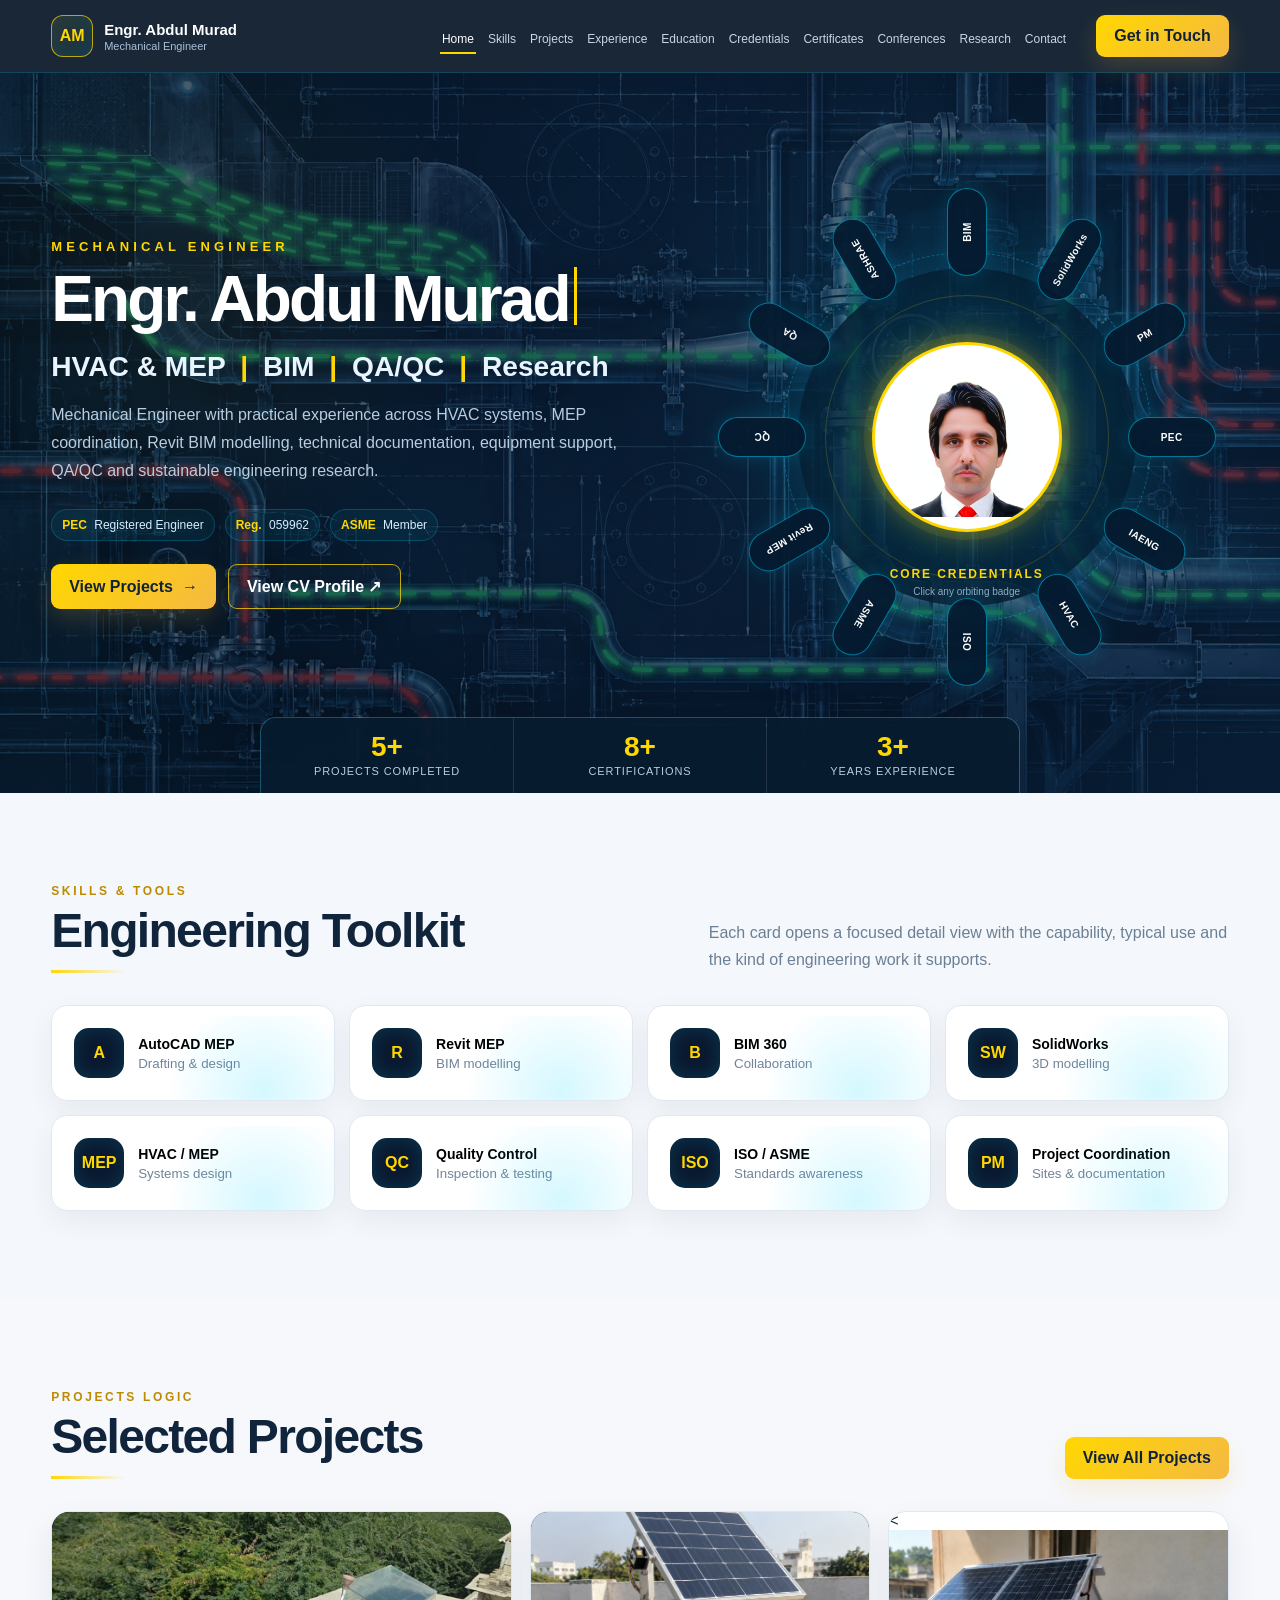
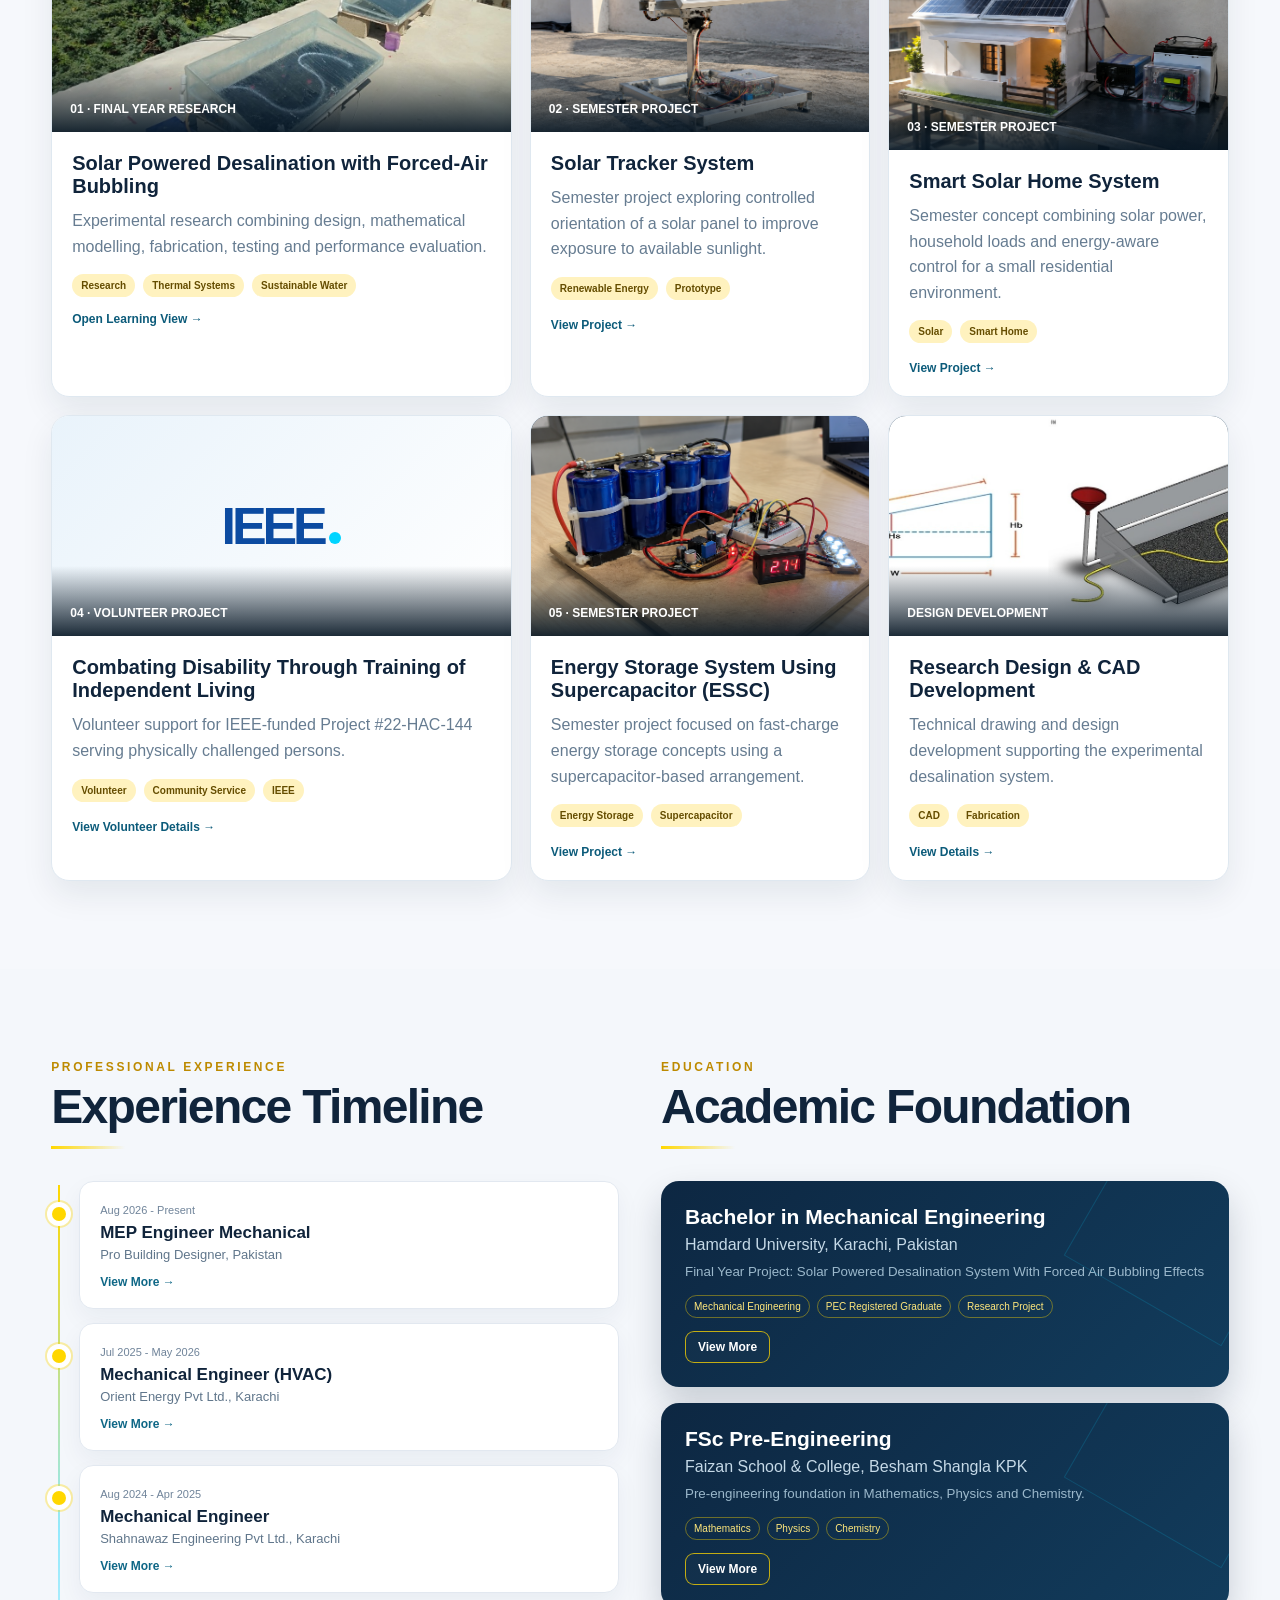
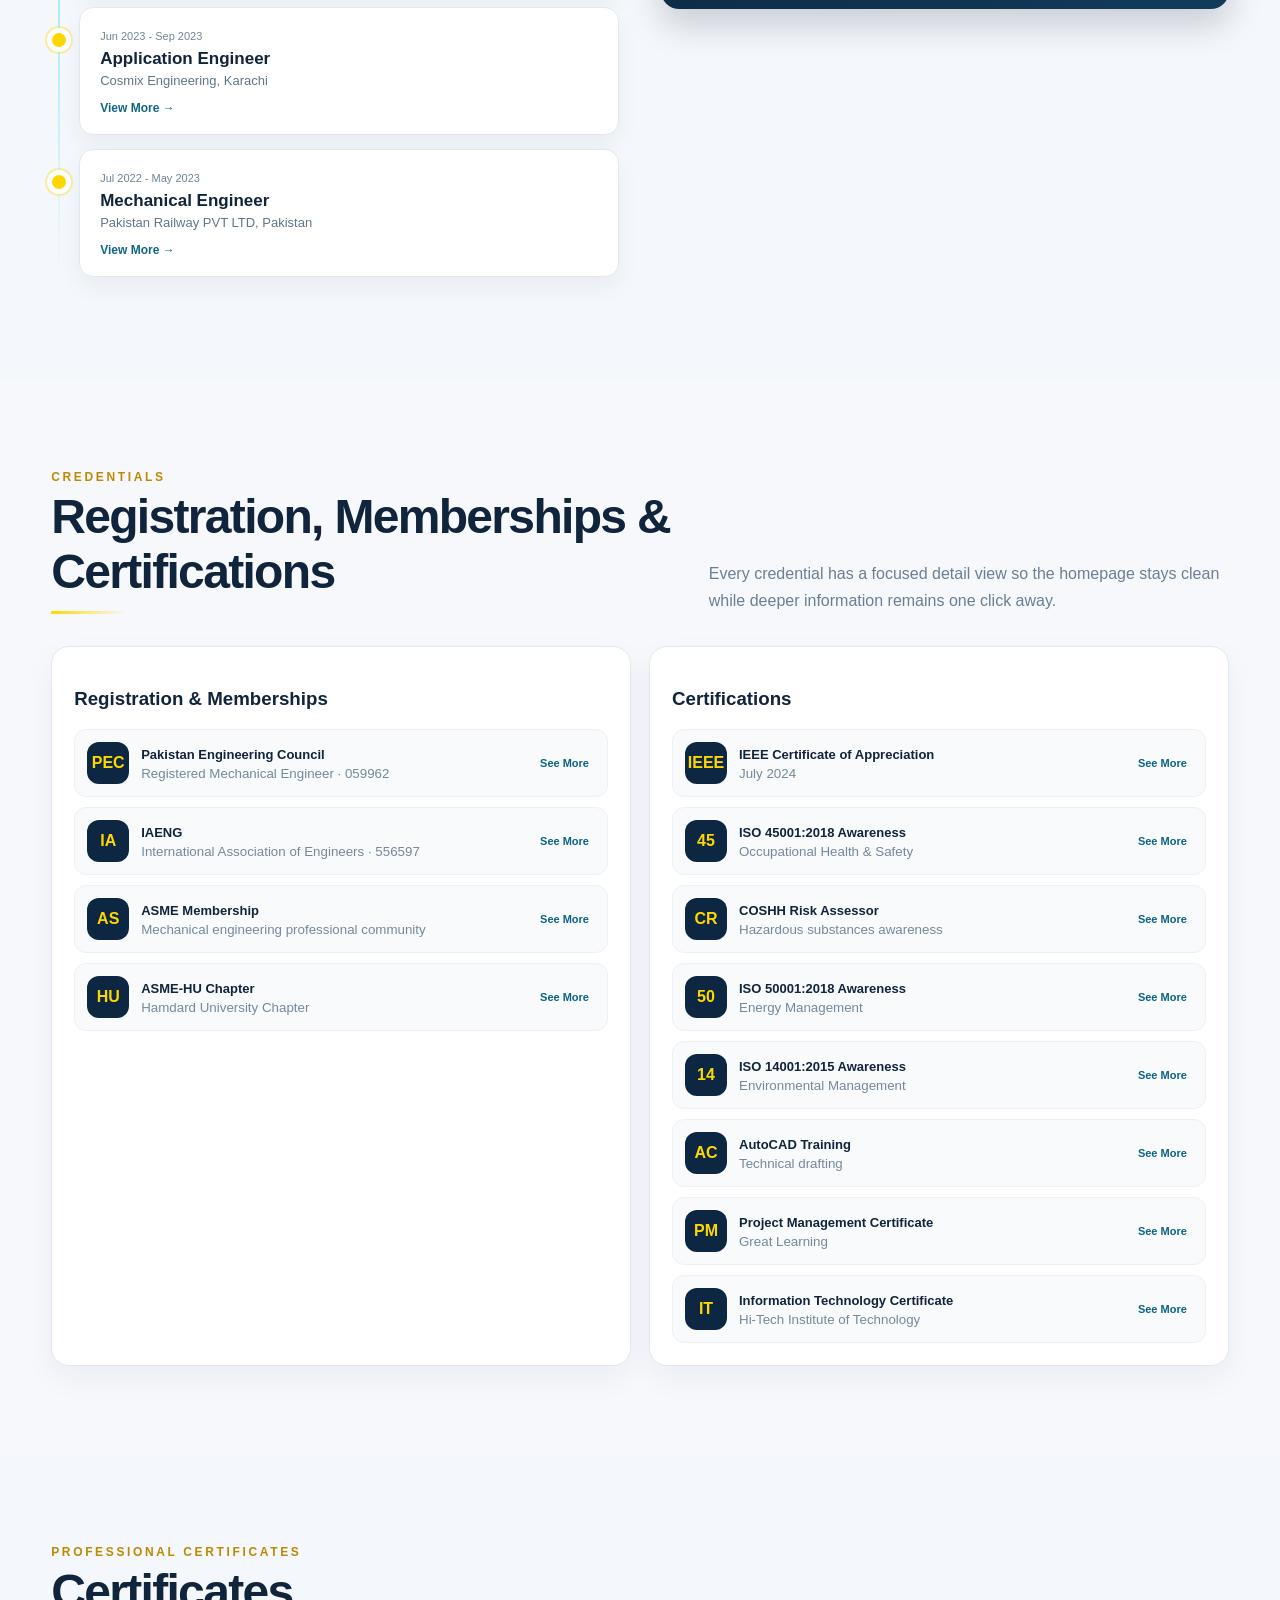
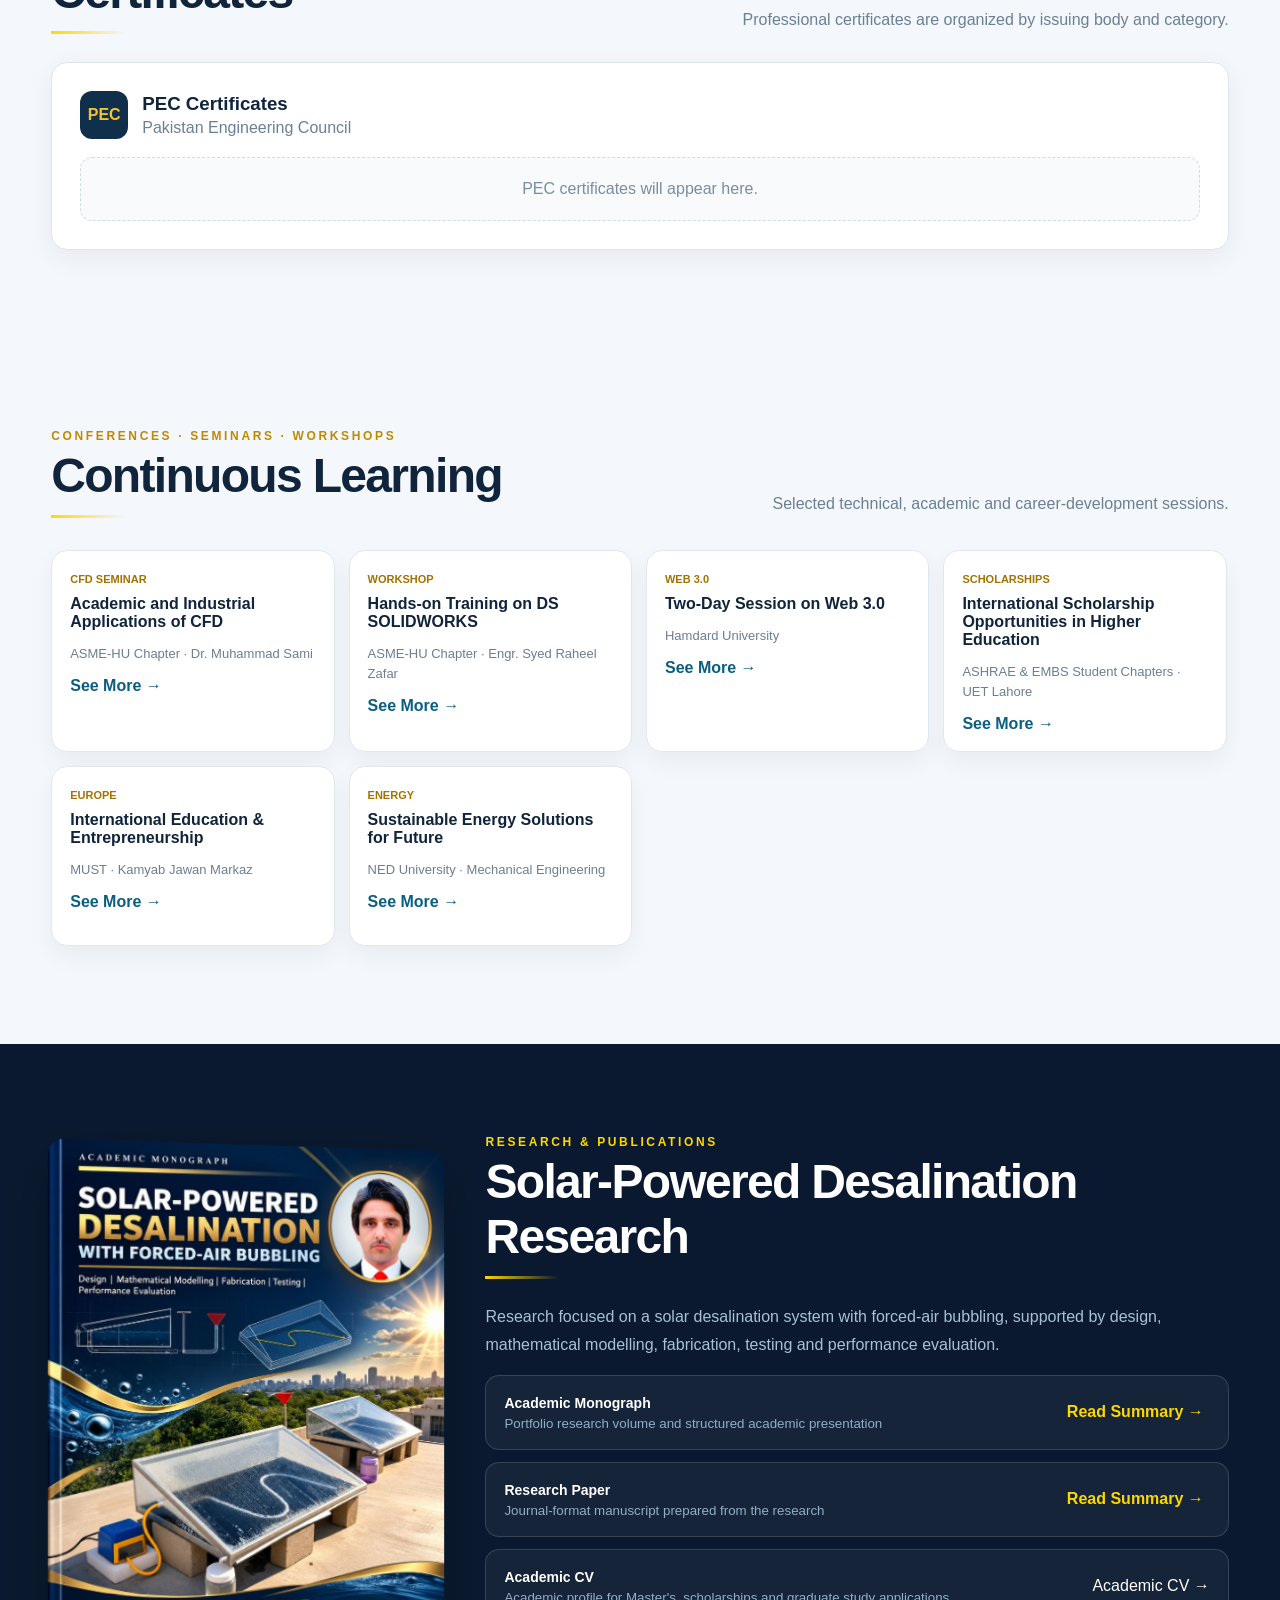
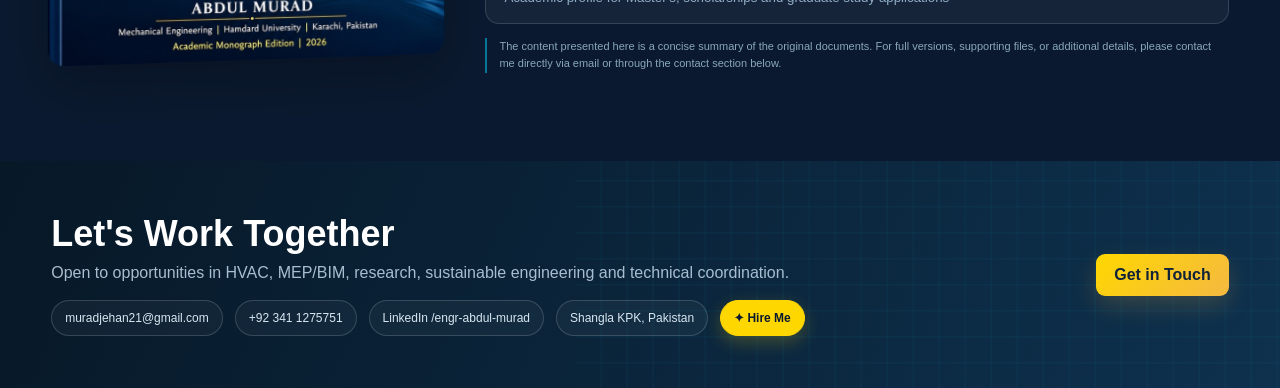
==== commit 362b39b5: "Fix Education and Credentials navigation spacing" ====
--- a/index.html
+++ b/index.html
@@ -287,7 +287,7 @@
       </a>
       <button class="menu-toggle" id="menuToggle" aria-label="Toggle navigation"><span></span><span></span><span></span></button>
       <nav class="main-nav" id="mainNav">
-        <a href="#home" class="active">Home</a><a href="#skills">Skills</a><a href="#projects">Projects</a><a href="#experience">Experience</a><a href="#education">Education</a><<a href="#credentials">Credentials</a><a href="#certificates">Certificates</a><a href="#conferences">Conferences</a><a href="#research">Research</a><a href="#contact">Contact</a>
+        <a href="#home" class="active">Home</a><a href="#skills">Skills</a><a href="#projects">Projects</a><a href="#experience">Experience</a><a href="#education">Education</a><a href="#credentials">Credentials</a><a href="#certificates">Certificates</a><a href="#conferences">Conferences</a><a href="#research">Research</a><a href="#contact">Contact</a>
       </nav>
       <a class="btn btn-gold nav-cta" href="#contact">Get in Touch</a>
     </div>
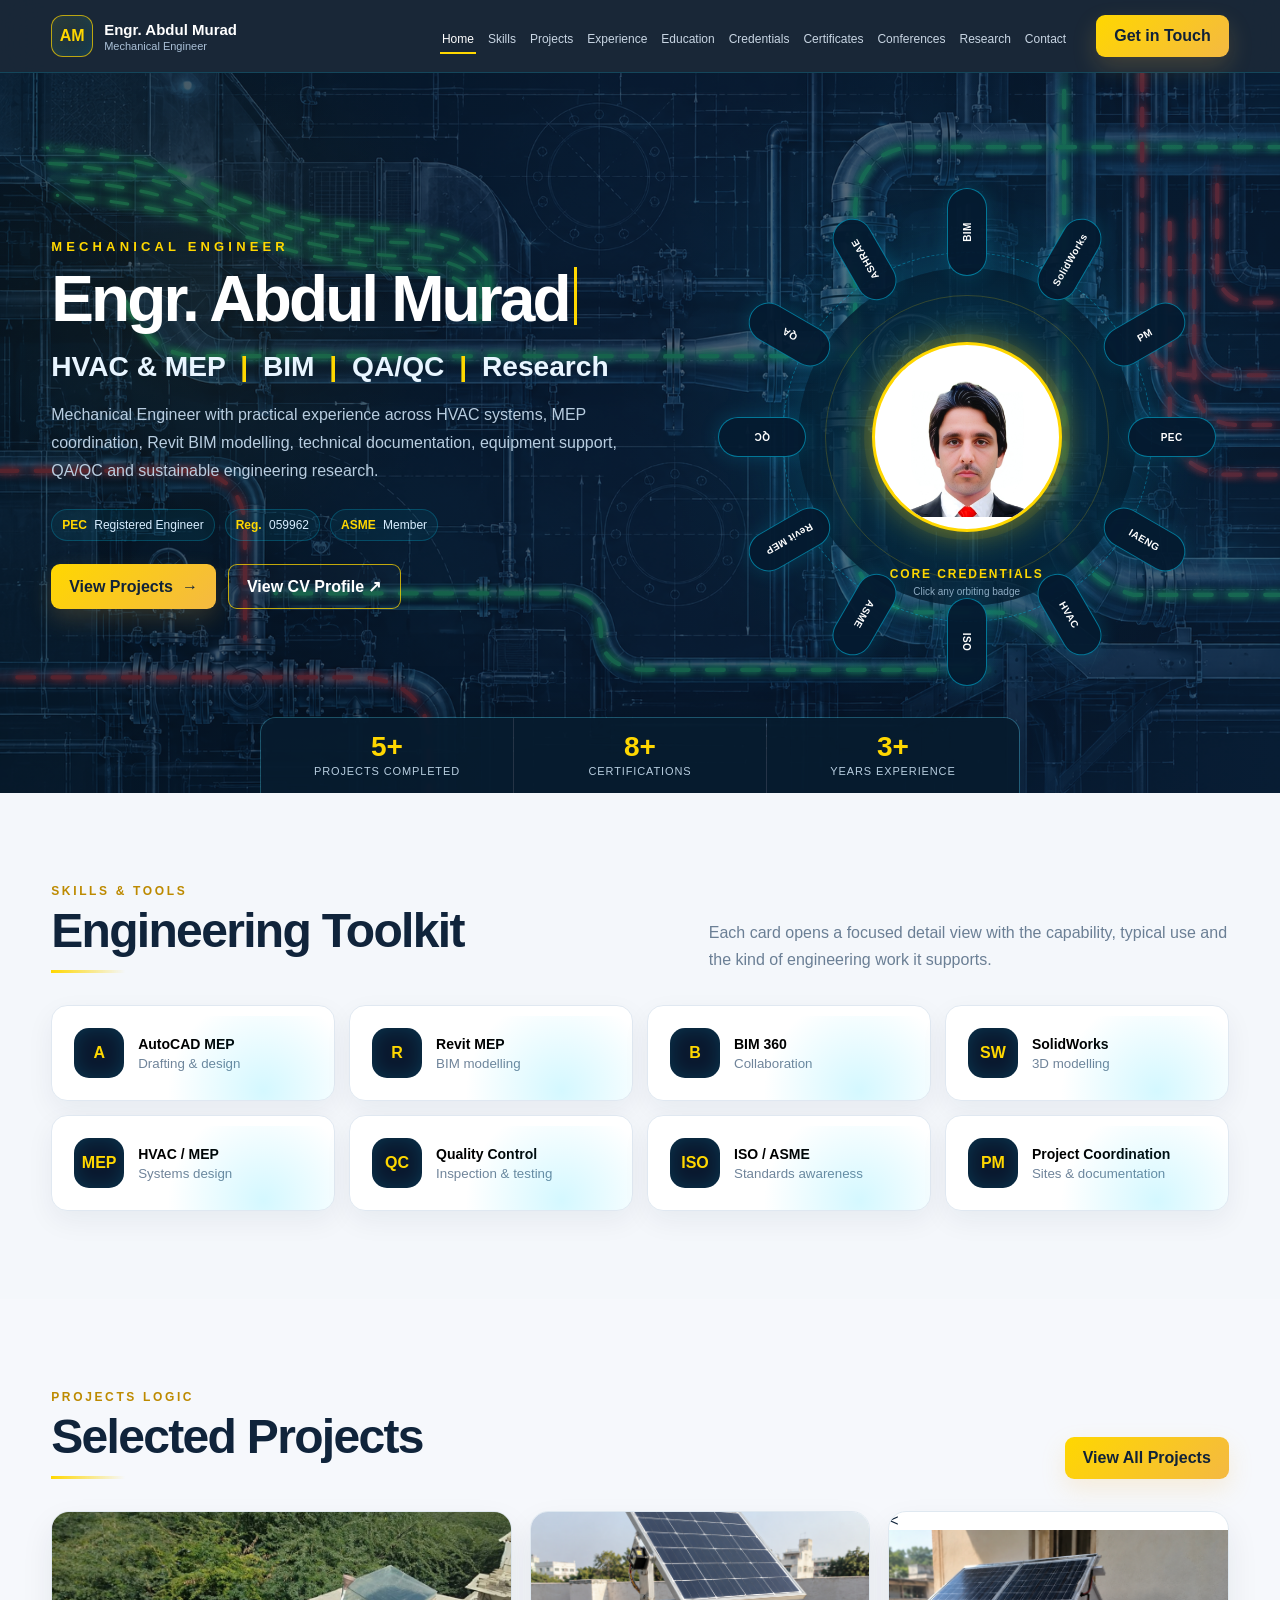
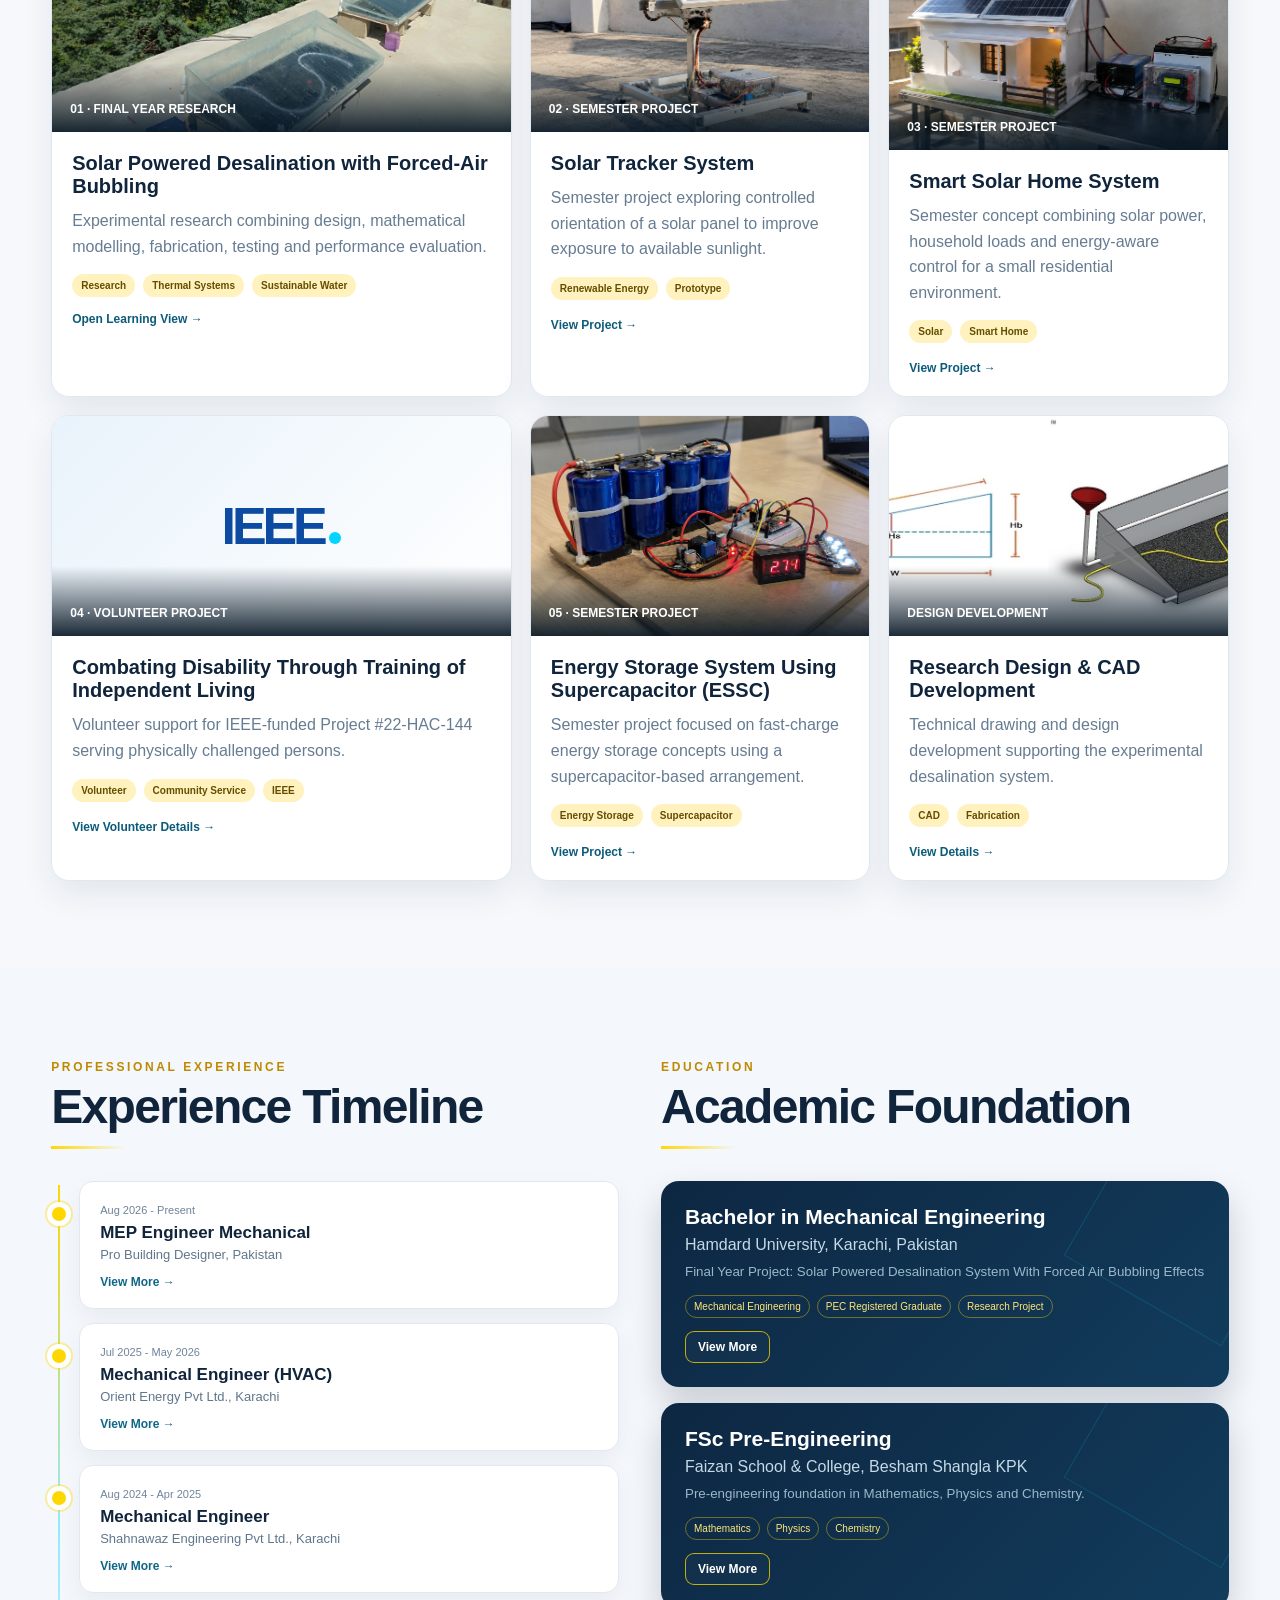
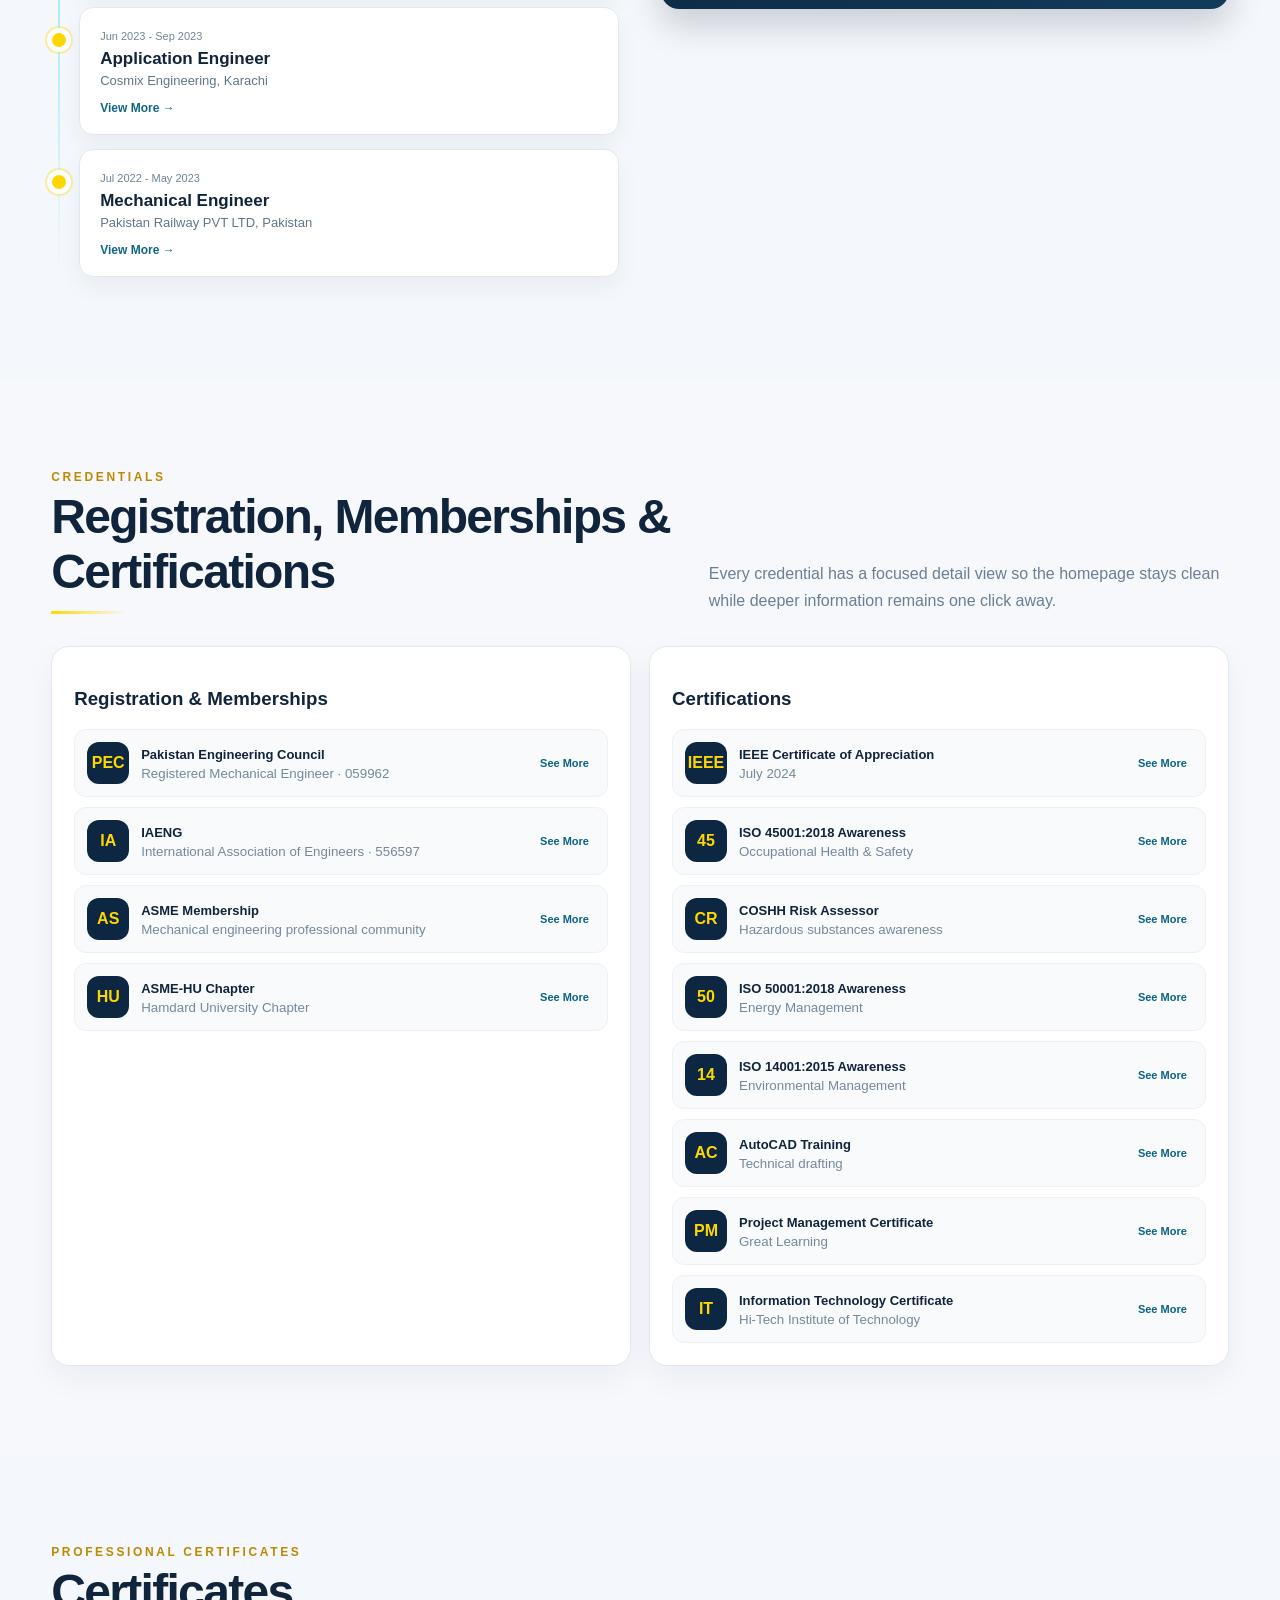
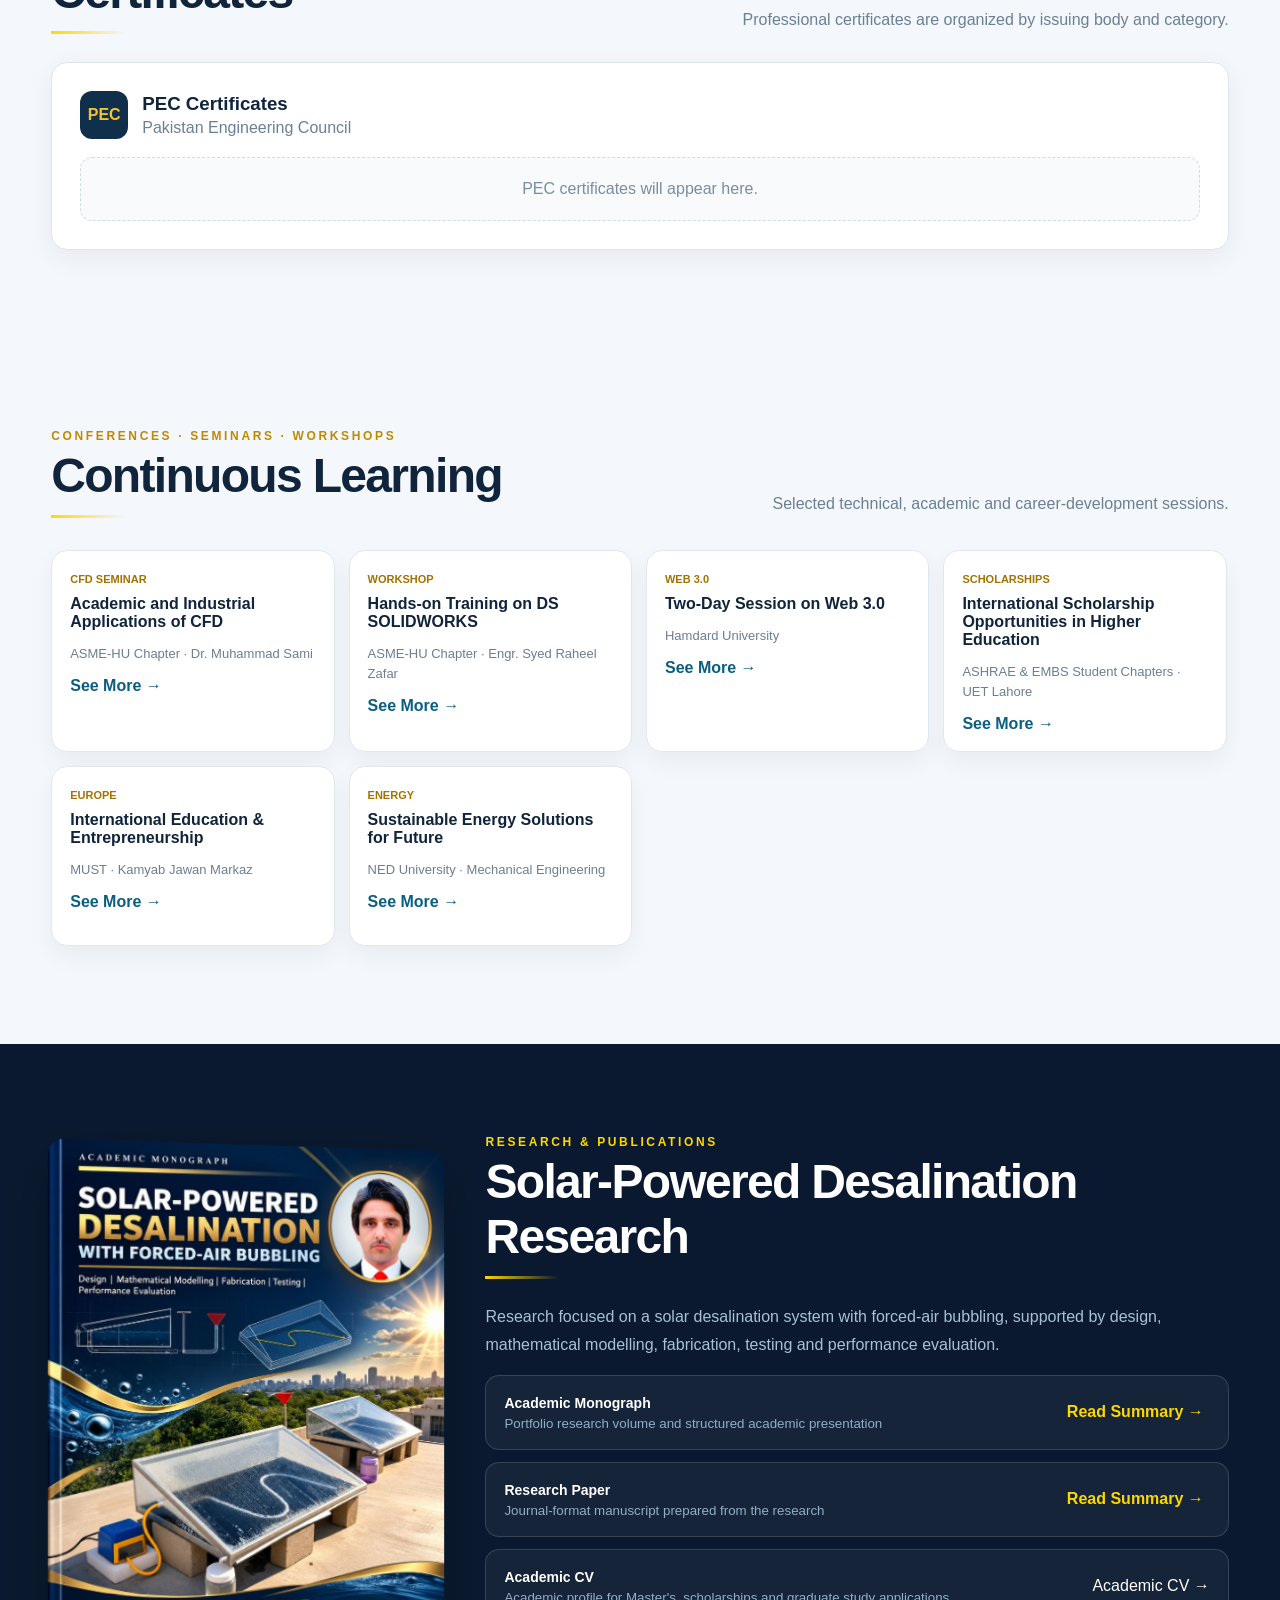
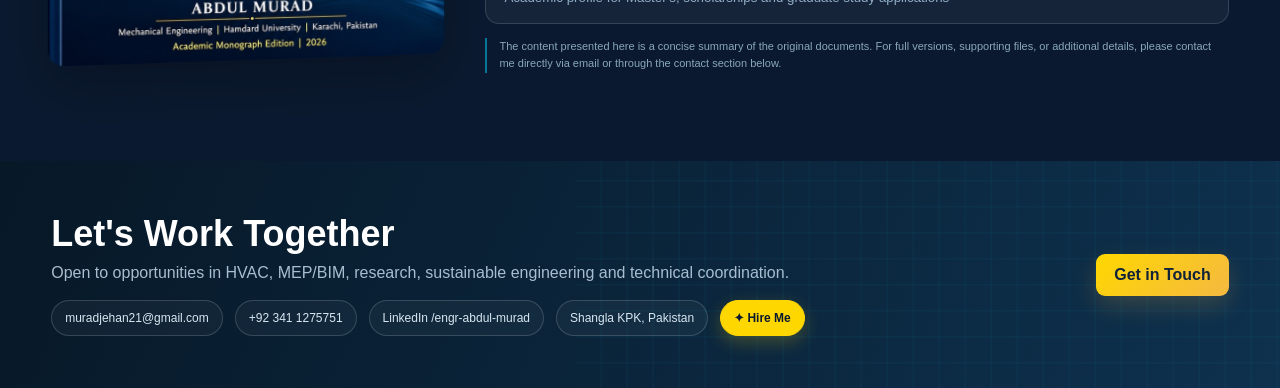
==== commit bb98009f: "Load external certificate script" ====
--- a/index.html
+++ b/index.html
@@ -652,5 +652,6 @@
     const navObserver=new IntersectionObserver(entries=>{entries.forEach(e=>{if(e.isIntersecting){navLinks.forEach(a=>a.classList.toggle('active',a.getAttribute('href')==='#'+e.target.id))}})},{rootMargin:'-45% 0px -48% 0px'});
     sections.forEach(s=>navObserver.observe(s));
   </script>
+  <script type="module" src="script.js"></script>
 </body>
 </html>
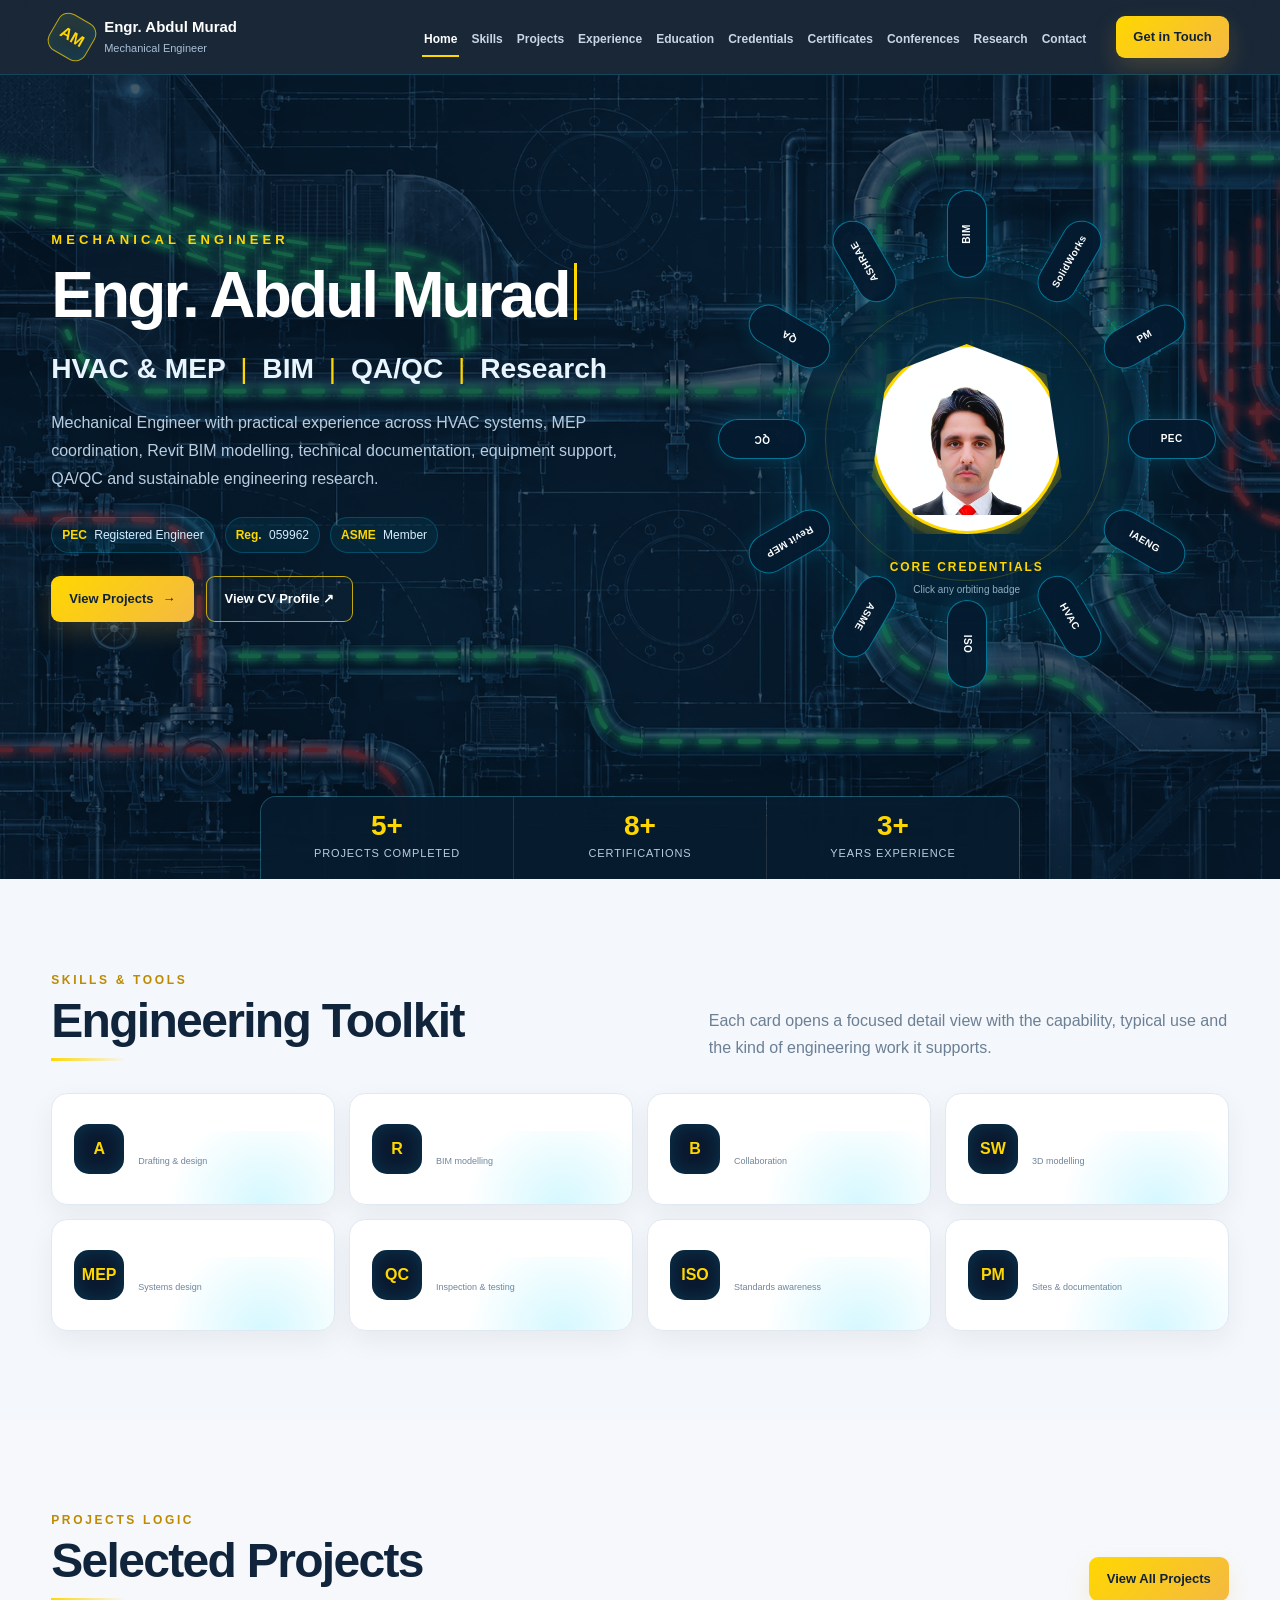
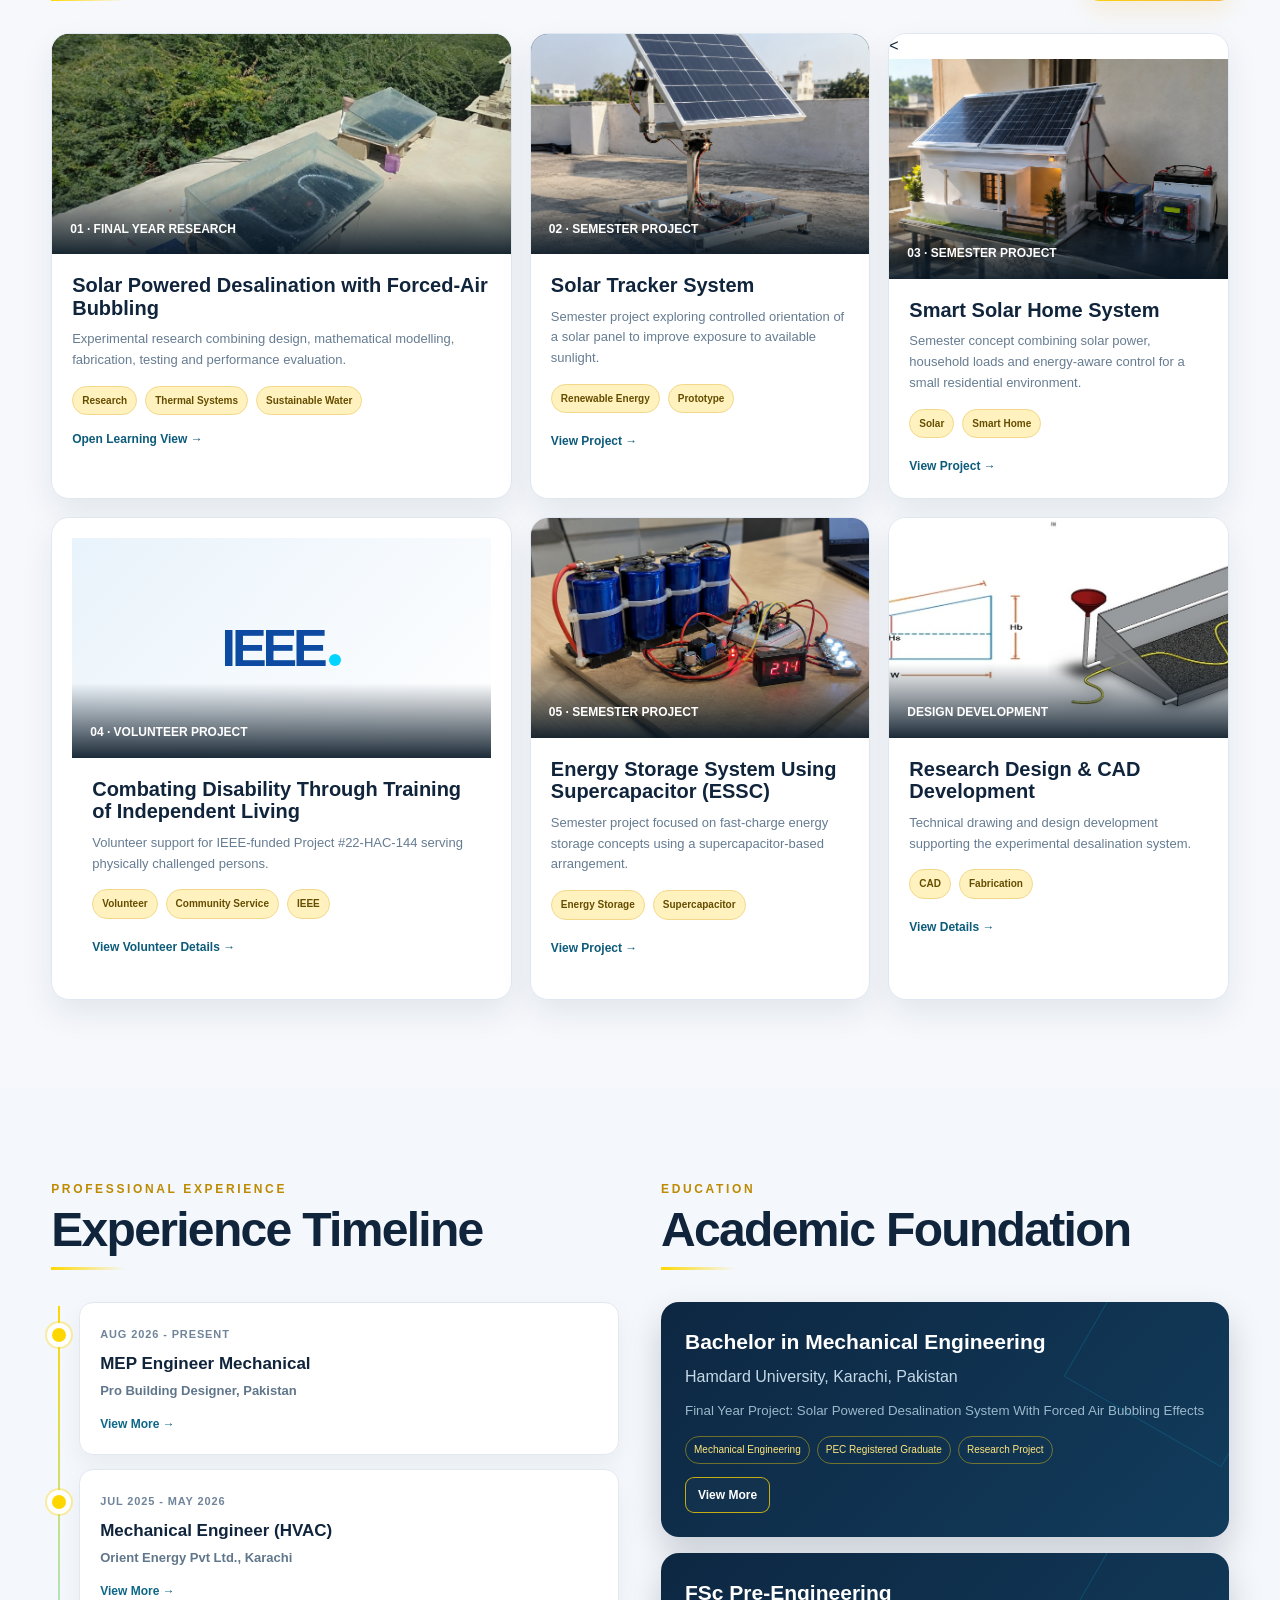
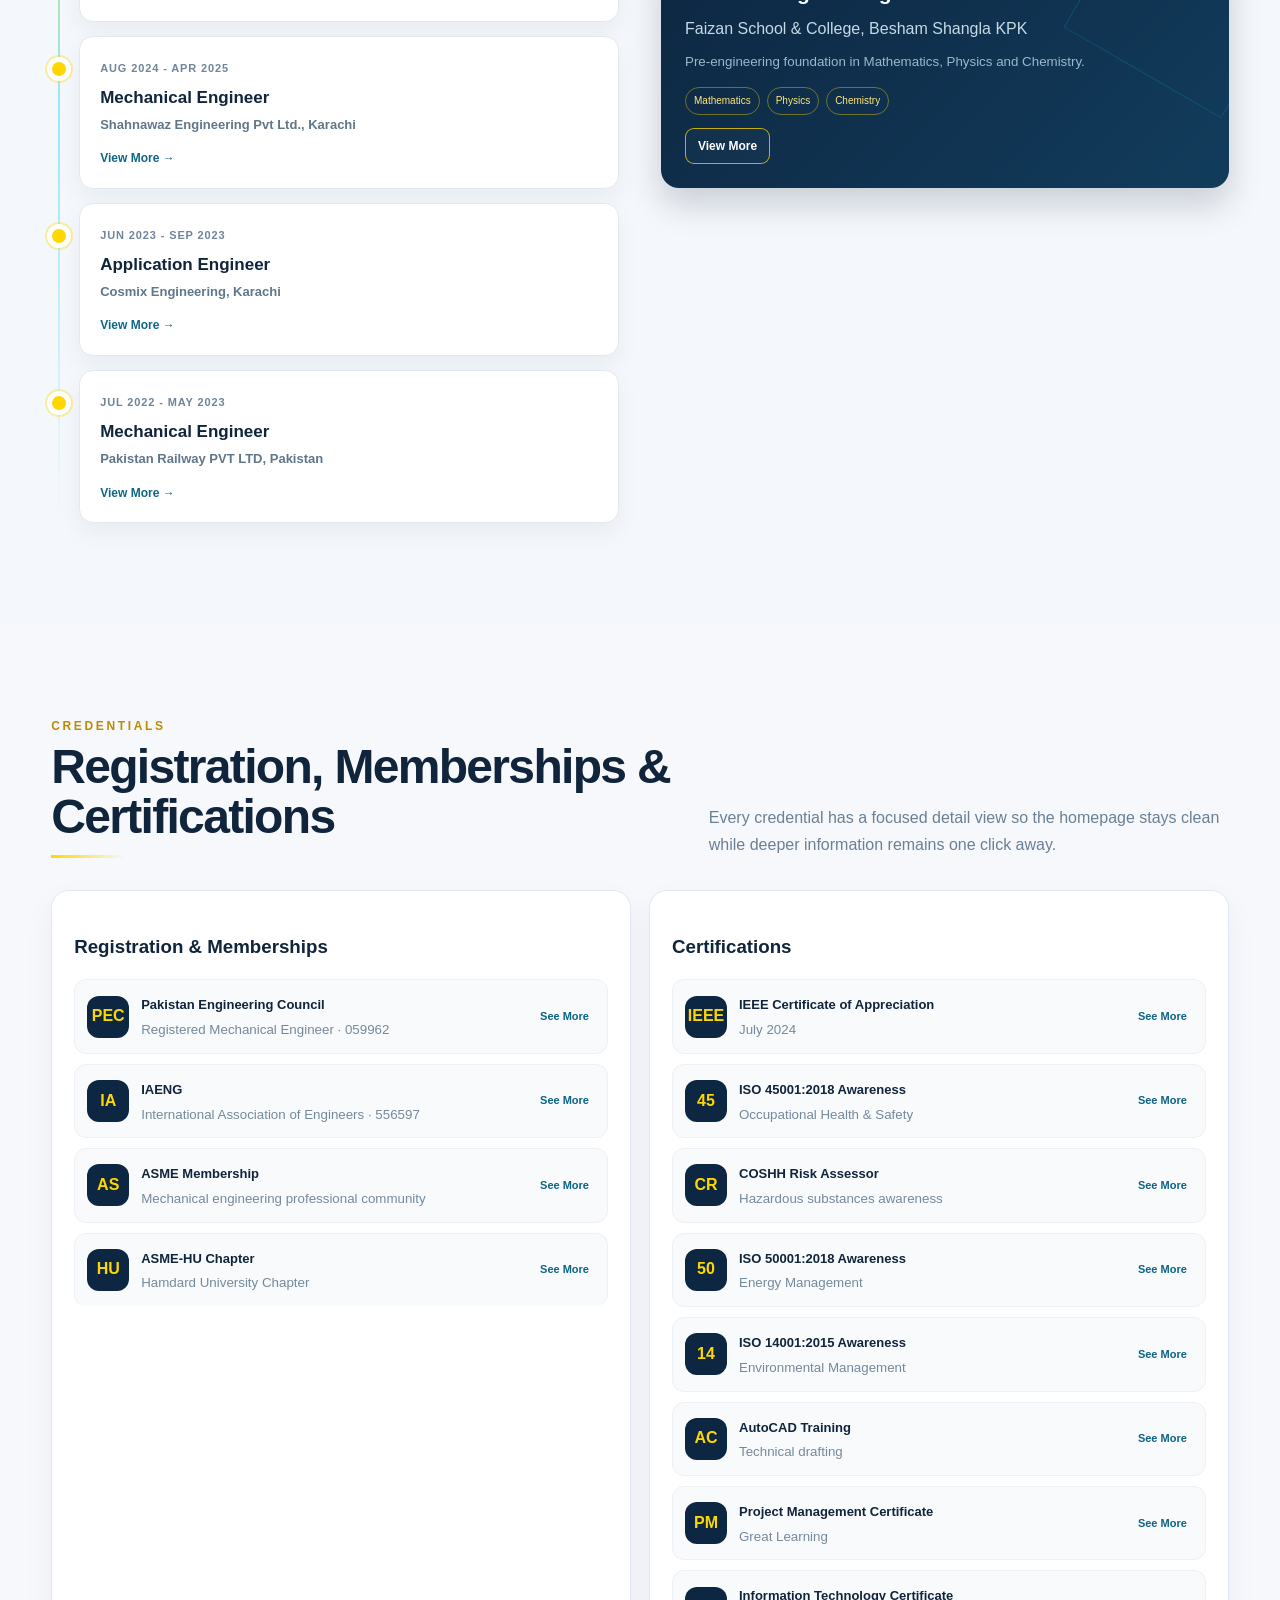
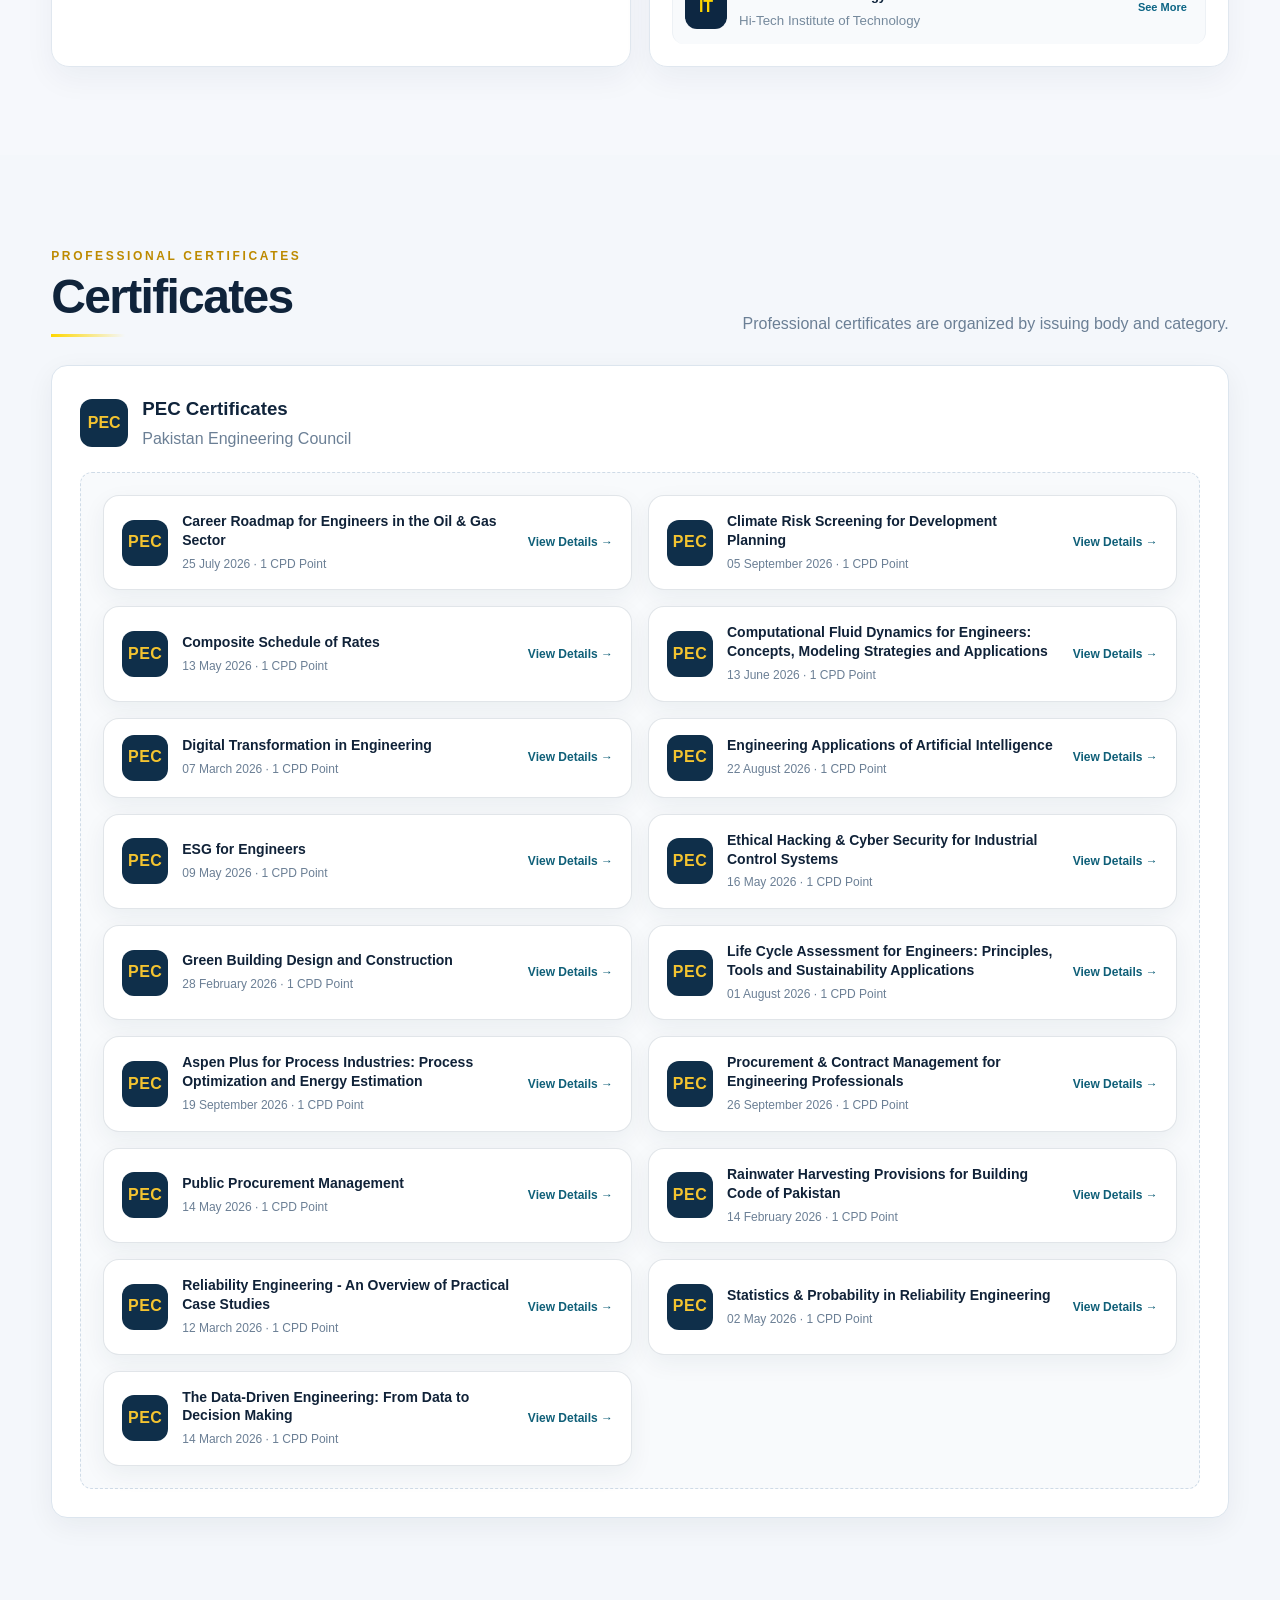
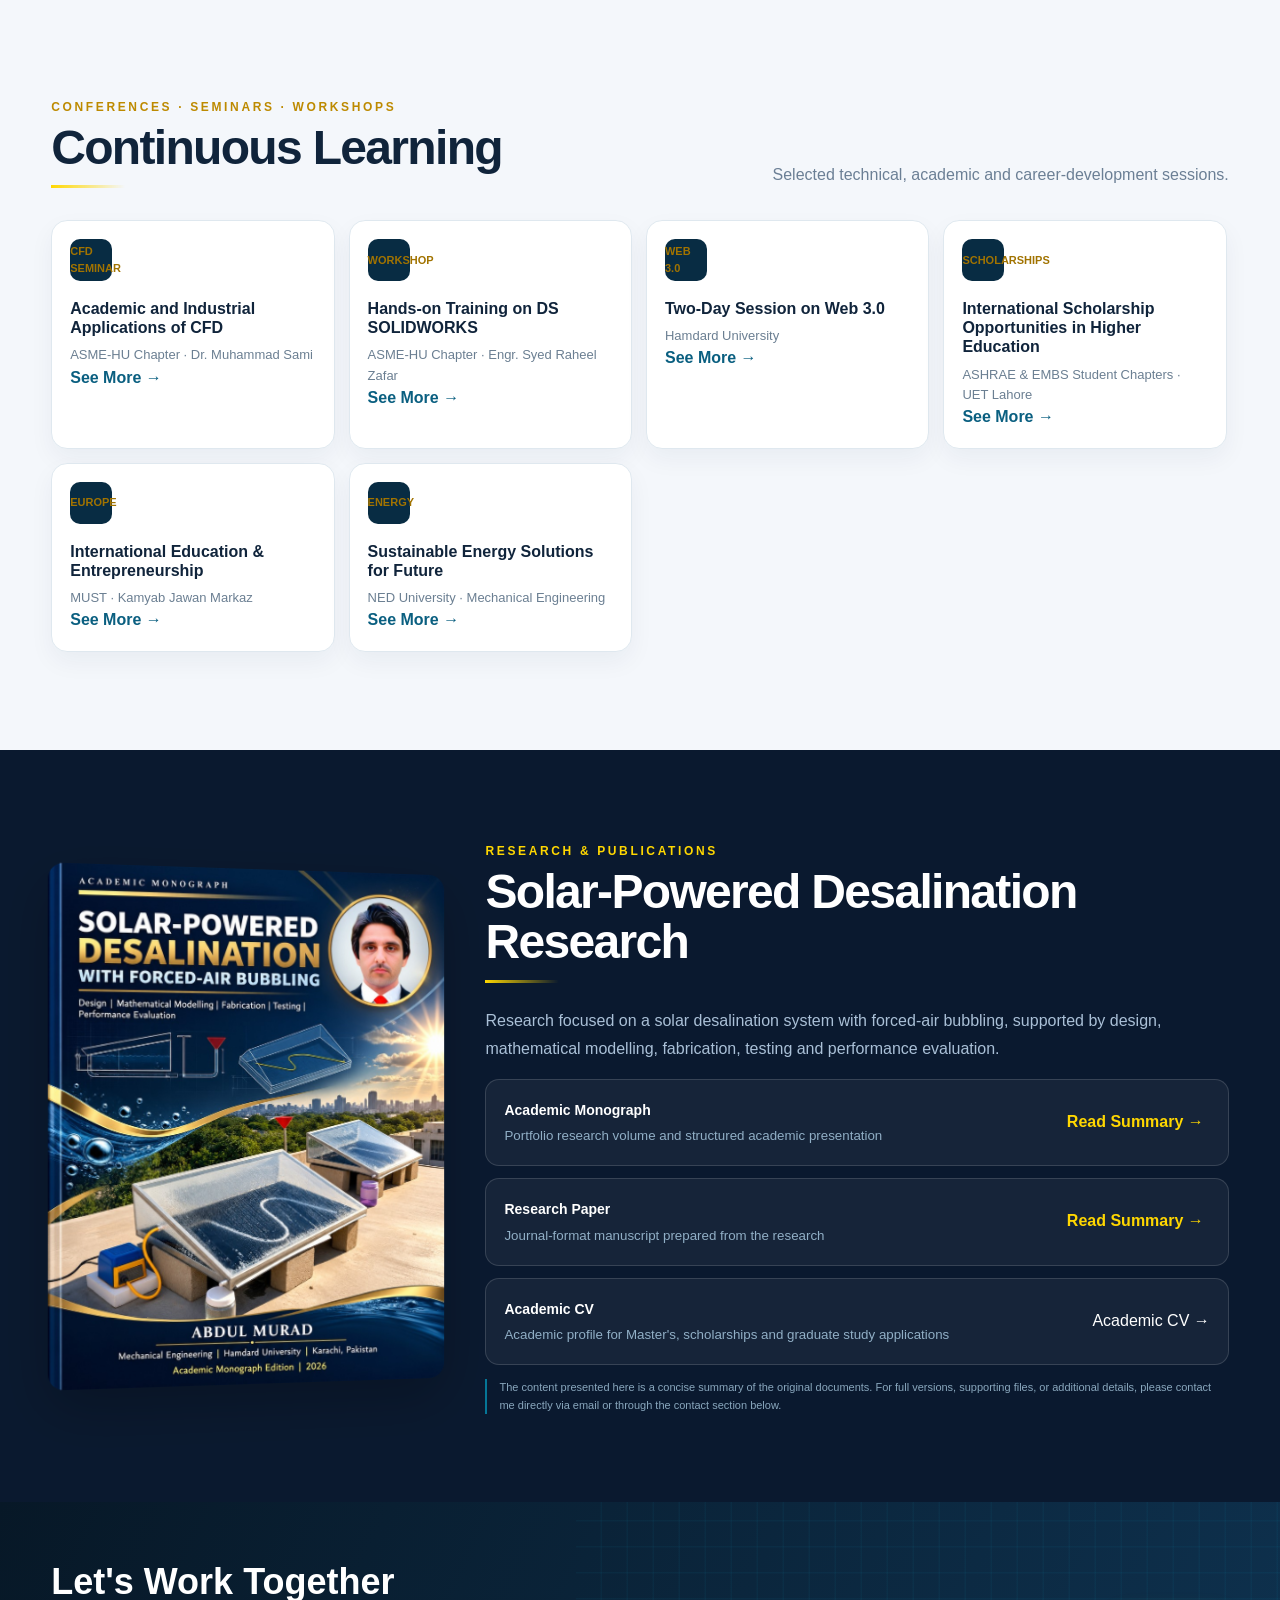
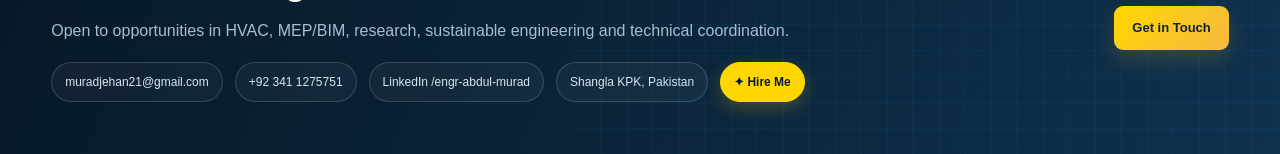
==== commit f3ca2abd: "Link external stylesheet" ====
--- a/index.html
+++ b/index.html
@@ -9,6 +9,7 @@
   <link rel="icon" href="favicon.svg" type="image/svg+xml">
   <link rel="preconnect" href="https://unpkg.com">
   <link href="https://unpkg.com/aos@2.3.1/dist/aos.css" rel="stylesheet">
+  <link rel="stylesheet" href="styles.css">
   <style>
     :root{
       --navy:#0a192f;
--- a/styles.css
+++ b/styles.css
@@ -0,0 +1,444 @@
+:root {
+  --navy-950:#04131f;
+  --navy-900:#071c2d;
+  --navy-800:#0b2940;
+  --navy-700:#123b58;
+  --teal:#12869a;
+  --teal-light:#63cbd3;
+  --gold:#f3ba3c;
+  --gold-2:#ffd56f;
+  --ink:#0d1b27;
+  --muted:#617080;
+  --line:#dbe3e9;
+  --paper:#f7f9fb;
+  --white:#ffffff;
+  --shadow:0 18px 50px rgba(7,28,45,.12);
+  --radius:20px;
+  --container:min(1220px, calc(100% - 40px));
+}
+*{box-sizing:border-box}
+html{scroll-behavior:smooth;scroll-padding-top:82px}
+body{margin:0;font-family:Inter,"Segoe UI",Arial,sans-serif;color:var(--ink);background:#fff;line-height:1.55}
+a{color:inherit;text-decoration:none}
+img{max-width:100%;display:block}
+button,input{font:inherit}
+.container{width:var(--container);margin-inline:auto}
+.page-progress{position:fixed;top:0;left:0;width:100%;height:3px;z-index:9999;background:transparent}.page-progress span{display:block;width:0;height:100%;background:linear-gradient(90deg,var(--gold),var(--teal-light))}
+.site-header{position:sticky;top:0;z-index:1000;background:rgba(4,19,31,.96);backdrop-filter:blur(16px);border-bottom:1px solid rgba(255,255,255,.08)}
+.nav-wrap{min-height:74px;display:flex;align-items:center;gap:22px}
+.brand{display:flex;align-items:center;gap:11px;color:white;min-width:max-content}.brand-mark{width:42px;height:42px;border:2px solid var(--gold);display:grid;place-items:center;font-weight:900;transform:rotate(30deg);border-radius:11px;background:linear-gradient(145deg,#102f46,#0a1f31);box-shadow:0 0 0 4px rgba(243,186,60,.08)}.brand-mark::first-letter{transform:rotate(-30deg)}.brand-text{display:flex;flex-direction:column;line-height:1.08}.brand-text strong{font-size:15px}.brand-text small{font-size:11px;color:#bfd0dc;margin-top:5px}
+.main-nav{display:flex;align-items:center;gap:18px;margin-left:auto}.main-nav a{font-size:12px;color:#cbd8e1;position:relative;padding:28px 0 24px;font-weight:650}.main-nav a::after{content:"";position:absolute;left:0;right:100%;bottom:16px;height:2px;background:var(--gold);transition:.25s}.main-nav a:hover,.main-nav a.active{color:white}.main-nav a:hover::after,.main-nav a.active::after{right:0}
+.nav-cta{font-size:12px;padding:11px 17px!important}.menu-toggle{display:none;margin-left:auto;background:none;border:0;padding:8px}.menu-toggle span{display:block;width:24px;height:2px;background:white;margin:5px 0}
+.btn{display:inline-flex;align-items:center;justify-content:center;gap:10px;border-radius:10px;padding:13px 20px;font-weight:800;font-size:13px;transition:.25s;border:1px solid transparent}.btn:hover{transform:translateY(-2px)}.btn-gold{background:linear-gradient(135deg,var(--gold-2),var(--gold));color:#14202a;box-shadow:0 10px 24px rgba(243,186,60,.2)}.btn-outline{border-color:rgba(255,255,255,.45);color:white;background:rgba(255,255,255,.03)}.btn-outline:hover{border-color:var(--gold);background:rgba(243,186,60,.08)}
+.hero{position:relative;overflow:hidden;background:radial-gradient(circle at 72% 30%,rgba(22,134,154,.35),transparent 32%),linear-gradient(135deg,#061624 0%,#08283f 55%,#0e4a62 100%);color:white;min-height:620px}.hero::before{content:"";position:absolute;inset:0;background:linear-gradient(115deg,transparent 0 48%,rgba(255,255,255,.035) 48% 49%,transparent 49% 100%)}.hero-grid-bg{position:absolute;inset:0;opacity:.12;background-image:linear-gradient(rgba(110,220,231,.35) 1px,transparent 1px),linear-gradient(90deg,rgba(110,220,231,.35) 1px,transparent 1px);background-size:48px 48px;mask-image:linear-gradient(to right,transparent 0,black 25%,black 100%)}
+.hero-grid{display:grid;grid-template-columns:1.2fr .8fr;align-items:center;gap:70px;min-height:620px;padding:74px 0 66px;position:relative;z-index:2}.eyebrow,.section-kicker{font-size:12px;letter-spacing:.22em;font-weight:900;color:var(--gold)}.eyebrow{display:flex;align-items:center;gap:12px}.eyebrow span{width:58px;height:2px;background:var(--gold)}.hero h1{font-size:clamp(42px,5vw,72px);line-height:.97;margin:18px 0 10px;letter-spacing:-.04em}.hero h2{font-size:clamp(20px,2.2vw,32px);margin:0 0 18px;color:var(--gold-2);font-weight:800}.hero h2 em{font-style:normal;color:#86dbe1;font-weight:400}.hero-copy>p{max-width:700px;color:#d4e1e9;font-size:16px;margin-bottom:20px}.hero-badges{display:flex;flex-wrap:wrap;gap:9px;margin:22px 0}.hero-badges span{border:1px solid rgba(255,255,255,.13);background:rgba(255,255,255,.055);padding:8px 11px;border-radius:999px;font-size:11px;color:#dce8ee}.hero-badges b{color:var(--gold);margin-right:4px}.hero-actions{display:flex;gap:12px;margin:25px 0}.hero-focus{display:grid;grid-template-columns:repeat(4,1fr);gap:10px;margin-top:32px}.hero-focus>div{display:grid;grid-template-columns:34px 1fr;grid-template-rows:auto auto;gap:0 8px;align-items:center;padding:11px;border-left:1px solid rgba(255,255,255,.15)}.mini-icon{grid-row:1/3;width:32px;height:32px;border:1px solid var(--gold);display:grid;place-items:center;border-radius:50%;font-size:9px;font-weight:900;color:var(--gold)}.hero-focus strong{font-size:11px}.hero-focus small{font-size:9px;color:#a8bfcd}
+.hero-visual{position:relative;min-height:460px;display:grid;place-items:center}.portrait-frame{position:relative;width:330px;height:390px;clip-path:polygon(50% 0,92% 16%,100% 70%,78% 100%,22% 100%,0 70%,8% 16%);padding:5px;background:linear-gradient(145deg,var(--gold-2),#9a6714);z-index:4;filter:drop-shadow(0 28px 35px rgba(0,0,0,.25))}.portrait-inner{width:100%;height:100%;clip-path:inherit;background:linear-gradient(160deg,#e8f7f7,#1f8893);overflow:hidden}.portrait-inner img{width:100%;height:100%;object-fit:cover;object-position:50% 38%;mix-blend-mode:normal}.blueprint-orbit{position:absolute;border:1px solid rgba(112,217,229,.23);border-radius:50%;animation:spin 24s linear infinite}.orbit-a{width:440px;height:440px}.orbit-b{width:520px;height:520px;border-style:dashed;animation-direction:reverse;animation-duration:34s}.hero-tech-card{position:absolute;z-index:5;width:135px;background:rgba(5,24,38,.88);border:1px solid rgba(255,213,111,.42);padding:10px 12px;border-radius:12px;box-shadow:0 12px 30px rgba(0,0,0,.2);backdrop-filter:blur(8px)}.hero-tech-card span{display:block;color:var(--gold-2);font-weight:900;font-size:12px}.hero-tech-card small{color:#c5d7e1;font-size:9px}.card-a{top:45px;right:8px}.card-b{bottom:80px;right:-4px}.card-c{bottom:48px;left:0}.card-d{top:85px;left:-10px}.hero-bottom-line{height:5px;background:linear-gradient(90deg,var(--gold),var(--teal-light),var(--gold))}@keyframes spin{to{transform:rotate(360deg)}}
+.tool-strip{background:#061a2a;padding:12px 0 16px;border-bottom:1px solid rgba(255,255,255,.07)}.tool-grid{display:grid;grid-template-columns:repeat(8,1fr);gap:8px}.tool-card{text-align:center;color:white;background:linear-gradient(180deg,#0b3047,#08253a);border:1px solid rgba(102,201,212,.22);border-radius:12px;padding:15px 6px 12px;min-height:112px;transition:.25s}.tool-card:hover{transform:translateY(-4px);border-color:rgba(243,186,60,.55);box-shadow:0 12px 30px rgba(0,0,0,.22)}.tool-icon{display:grid;place-items:center;margin:0 auto 9px;width:42px;height:42px;border-radius:50%;font-weight:900;color:white;box-shadow:inset 0 0 0 1px rgba(255,255,255,.2)}.red{background:#c53145}.blue{background:#2674d9}.cyan{background:#118aa9}.rust{background:#b94125}.steel{background:#355e73}.gold{background:#a87311}.green{background:#16725c}.violet{background:#6c52aa}.tool-card strong{display:block;font-size:11px}.tool-card small{font-size:9px;color:#a9c2d1}
+.section{padding:78px 0}.section-light{background:var(--paper)}.section-heading{display:flex;align-items:end;justify-content:space-between;gap:40px;margin-bottom:28px}.section-heading h2,.panel-heading h2,.research-copy h2,.about-section h2,.footer h2{font-size:clamp(30px,3.4vw,46px);letter-spacing:-.035em;margin:4px 0 0;line-height:1.05}.section-heading>p{max-width:520px;color:var(--muted);margin:0}.section-heading.compact{margin-bottom:20px}.section-heading.compact h2{font-size:32px}
+.project-layout{display:grid;grid-template-columns:1.08fr 1.35fr .88fr;gap:16px}.project-card{background:white;border:1px solid #e1e8ed;border-radius:16px;overflow:hidden;box-shadow:0 8px 28px rgba(7,28,45,.07)}.project-image-wrap{position:relative;height:240px;overflow:hidden}.project-image-wrap img{width:100%;height:100%;object-fit:cover;transition:.4s}.project-card:hover .project-image-wrap img{transform:scale(1.035)}.project-label{position:absolute;top:14px;left:14px;background:var(--gold);color:#17222b;font-weight:900;font-size:10px;padding:7px 9px;border-radius:7px}.project-label.dark{position:static;display:inline-block;background:#102b40;color:#fff;margin-bottom:12px}.project-body{padding:20px}.project-body h3,.volunteer-card h3{font-size:21px;line-height:1.12;margin:0 0 12px}.project-body p,.volunteer-card p{font-size:13px;color:var(--muted)}.tags{display:flex;flex-wrap:wrap;gap:7px;margin:14px 0}.tags span{font-size:9px;background:#fff2cc;color:#6a4a05;padding:5px 7px;border-radius:999px;border:1px solid #f3d88a;font-weight:800}.project-links{display:flex;flex-wrap:wrap;gap:18px;margin-top:16px}.project-links a{font-size:11px;color:var(--navy-700);font-weight:900}.project-title-bar{display:flex;justify-content:space-between;align-items:center;padding:15px 17px;background:#0b2b42;color:white}.project-title-bar span{font-weight:900}.project-title-bar small{color:#9fc8d5;font-size:9px}.semester-grid{display:grid;grid-template-columns:repeat(3,1fr);gap:9px;padding:14px}.mini-project{min-height:220px;border:1px solid #e3e9ed;background:linear-gradient(180deg,#f7fbfc,#fff);border-radius:12px;padding:18px 14px;display:flex;flex-direction:column;align-items:flex-start;justify-content:flex-end;position:relative;overflow:hidden}.mini-project::before{content:"";position:absolute;inset:0;background:radial-gradient(circle at 70% 20%,rgba(18,134,154,.15),transparent 32%)}.mini-project-icon{position:absolute;top:24px;left:18px;font-size:46px;filter:grayscale(.15)}.mini-project h4{font-size:16px;line-height:1.1;margin:0 0 8px;position:relative}.mini-project span{font-size:9px;padding:4px 7px;border-radius:999px;background:#eef4f7;color:#416071;font-weight:800;position:relative}.source-note{font-size:10px;color:#7b8893;padding:0 15px 14px;margin:0}.volunteer-card{padding:20px;background:linear-gradient(180deg,#fff,#f7fbfc)}.volunteer-mark{font-size:38px;color:#2347a4;font-weight:950;letter-spacing:-.08em;margin-bottom:8px}
+.experience-section{background:white}.two-col{display:grid;grid-template-columns:1.12fr .88fr;gap:60px}.timeline{position:relative;padding-left:20px}.timeline::before{content:"";position:absolute;left:5px;top:7px;bottom:10px;width:2px;background:linear-gradient(var(--gold),#dfe6eb)}.timeline-item{position:relative;padding:0 0 24px 26px}.timeline-item .dot{position:absolute;left:-20px;top:7px;width:12px;height:12px;border-radius:50%;background:var(--gold);box-shadow:0 0 0 5px white}.timeline-item time{font-size:10px;color:#947014;font-weight:900;text-transform:uppercase;letter-spacing:.08em}.timeline-item h3{font-size:17px;margin:3px 0}.timeline-item p{font-size:13px;margin:0;color:#395064;font-weight:700}.timeline-item small{display:block;color:#7d8a95;margin-top:4px;max-width:520px}.education-card{display:flex;gap:15px;align-items:flex-start;padding:18px;background:#f8fafb;border:1px solid #e1e7eb;border-radius:14px;margin-bottom:12px}.edu-icon{width:42px;height:42px;border-radius:12px;background:#fff1bd;display:grid;place-items:center}.education-card h3{margin:0 0 4px;font-size:17px}.education-card p{margin:0;color:#3c5262;font-size:13px;font-weight:700}.education-card small{display:block;color:#7a8791;font-size:10px;margin-top:7px}.capability-card{margin-top:18px;background:linear-gradient(145deg,#08263a,#0c3b54);color:white;border-radius:16px;padding:22px}.capability-card h3{margin:0 0 14px}.capability-grid{display:grid;grid-template-columns:1fr 1fr;gap:8px}.capability-grid span{font-size:10px;color:#c7d8e2;background:rgba(255,255,255,.05);border:1px solid rgba(255,255,255,.08);padding:9px;border-radius:8px}
+.credentials-grid{display:grid;grid-template-columns:.9fr 1.1fr;gap:18px}.credential-panel{background:white;border:1px solid #e0e6ea;border-radius:16px;padding:24px;box-shadow:0 8px 28px rgba(7,28,45,.05)}.panel-heading{margin-bottom:17px}.panel-heading h2{font-size:30px}.credential-item{display:flex;gap:14px;padding:15px 0;border-bottom:1px solid #edf1f3}.credential-item:last-child{border-bottom:0}.credential-badge{width:46px;height:46px;flex:0 0 46px;border-radius:50%;border:1px solid #b9c8d1;display:grid;place-items:center;font-weight:950;color:#0b3a53;background:#f7fbfc}.credential-item h3{font-size:14px;margin:1px 0 4px}.credential-item p{font-size:11px;color:#64727d;margin:0}.cert-list{list-style:none;margin:0;padding:0}.cert-list li{display:flex;justify-content:space-between;gap:16px;padding:10px 0;border-bottom:1px solid #edf1f3;font-size:11px}.cert-list time{color:#947014;font-weight:900;white-space:nowrap}
+.conferences-section{background:#fff}.conference-grid{display:grid;grid-template-columns:repeat(3,1fr);gap:13px}.conference-card{border:1px solid #e0e6ea;border-radius:14px;padding:18px;min-height:160px;transition:.25s;background:linear-gradient(180deg,#fff,#fbfcfd)}.conference-card:hover{transform:translateY(-4px);box-shadow:var(--shadow);border-color:#d6c081}.conference-card>span{display:grid;place-items:center;width:42px;height:42px;background:#082c43;color:var(--gold);border-radius:10px;font-weight:950;font-size:11px;margin-bottom:18px}.conference-card h3{font-size:15px;line-height:1.2;margin:0 0 10px}.conference-card p{font-size:10px;color:#6f7c86;margin:0}
+.research-section{background:linear-gradient(130deg,#061624,#0b334b);color:white;overflow:hidden}.research-grid{display:grid;grid-template-columns:.55fr 1fr;align-items:center;gap:55px}.research-visual{display:flex;justify-content:center}.research-visual img{width:min(360px,90%);border-radius:8px;box-shadow:0 30px 70px rgba(0,0,0,.4);transform:rotate(-2deg);border:1px solid rgba(255,255,255,.15)}.research-copy h2{margin-bottom:18px}.research-copy>p{color:#c0d1dc;max-width:700px}.research-links{display:grid;gap:10px;margin-top:25px}.research-link{display:grid;grid-template-columns:1fr auto;grid-template-rows:auto auto;gap:3px 12px;padding:14px 16px;border:1px solid rgba(255,255,255,.12);background:rgba(255,255,255,.05);border-radius:12px;transition:.25s}.research-link:hover{background:rgba(255,255,255,.09);border-color:rgba(243,186,60,.5)}.research-link strong{font-size:13px}.research-link small{color:#a9c0ce;font-size:10px}.research-link span{grid-column:2;grid-row:1/3;align-self:center;color:var(--gold);font-size:10px;font-weight:900}
+.about-section{background:#f8fafb}.about-grid{display:grid;grid-template-columns:1fr 1.05fr;gap:60px;align-items:center}.about-section h2{margin-bottom:18px}.about-section p{color:#5f6e79;font-size:14px}.about-stats{display:grid;grid-template-columns:1fr 1fr;gap:12px}.about-stats div{padding:18px;background:white;border:1px solid #e1e7eb;border-radius:14px}.about-stats strong{display:block;font-size:25px;color:#0d425e}.about-stats span{font-size:10px;color:#697782}
+.footer{background:#04131f;color:white;padding:58px 0 22px;position:relative;overflow:hidden}.footer::after{content:"";position:absolute;right:-80px;bottom:-160px;width:520px;height:320px;border:1px solid rgba(99,203,211,.12);transform:skew(-18deg);background-image:linear-gradient(rgba(99,203,211,.08) 1px,transparent 1px),linear-gradient(90deg,rgba(99,203,211,.08) 1px,transparent 1px);background-size:32px 32px}.footer-grid{display:grid;grid-template-columns:1fr .9fr auto;align-items:center;gap:40px;position:relative;z-index:2}.section-kicker.light{color:#7fd8df}.footer h2{margin:6px 0 10px}.footer p{color:#a7bdc9;max-width:560px;font-size:13px}.contact-list{display:grid;gap:10px}.contact-list a,.contact-list>span{font-size:11px;color:#d5e1e7;display:flex;align-items:center;gap:10px}.contact-list a>span,.contact-list>span>span{width:25px;height:25px;border:1px solid rgba(255,255,255,.15);border-radius:7px;display:grid;place-items:center;color:var(--gold);font-weight:900}.footer-bottom{position:relative;z-index:2;margin-top:38px;padding-top:18px;border-top:1px solid rgba(255,255,255,.08);display:flex;justify-content:space-between;color:#78909e;font-size:10px}.footer-bottom a{color:#b8c9d2}
+[data-reveal]{opacity:0;transform:translateY(20px);transition:opacity .65s ease, transform .65s ease}[data-reveal].revealed{opacity:1;transform:none}
+@media(max-width:1100px){.main-nav{position:fixed;top:74px;left:0;right:0;background:#061827;display:none;flex-direction:column;align-items:stretch;padding:16px 22px;border-bottom:1px solid rgba(255,255,255,.08)}.main-nav.open{display:flex}.main-nav a{padding:10px 0}.main-nav a::after{bottom:2px}.nav-cta{margin-left:auto}.menu-toggle{display:block}.hero-grid{grid-template-columns:1fr .8fr;gap:25px}.hero-focus{grid-template-columns:1fr 1fr}.tool-grid{grid-template-columns:repeat(4,1fr)}.project-layout{grid-template-columns:1fr 1fr}.volunteer-card{grid-column:1/3}.conference-grid{grid-template-columns:1fr 1fr}}
+@media(max-width:800px){:root{--container:min(100% - 28px, 1220px)}.nav-cta{display:none}.hero-grid{grid-template-columns:1fr;min-height:auto;padding-top:58px}.hero-visual{min-height:430px}.hero-copy{text-align:left}.hero-focus{grid-template-columns:1fr 1fr}.project-layout,.two-col,.credentials-grid,.research-grid,.about-grid,.footer-grid{grid-template-columns:1fr}.volunteer-card{grid-column:auto}.semester-grid{grid-template-columns:1fr}.mini-project{min-height:150px}.tool-grid{grid-template-columns:repeat(2,1fr)}.section-heading{display:block}.section-heading>p{margin-top:10px}.conference-grid{grid-template-columns:1fr}.research-visual img{width:260px}.footer-grid .btn{justify-self:start}.footer-bottom{gap:10px;flex-direction:column}.portrait-frame{width:280px;height:345px}.orbit-a{width:360px;height:360px}.orbit-b{width:420px;height:420px}.hero-tech-card{width:115px}.card-a{right:0}.card-d{left:0}}
+@media(max-width:520px){.hero h1{font-size:44px}.hero h2{font-size:20px}.hero-actions{flex-direction:column;align-items:stretch}.hero-focus{grid-template-columns:1fr}.hero-visual{min-height:390px}.portrait-frame{width:240px;height:300px}.orbit-a{width:300px;height:300px}.orbit-b{width:350px;height:350px}.hero-tech-card{font-size:9px;width:108px;padding:8px}.card-a{top:28px}.card-b{bottom:45px}.card-c{bottom:25px}.card-d{top:66px}.capability-grid,.about-stats{grid-template-columns:1fr}.cert-list li{display:block}.cert-list time{display:block;margin-top:3px}.section{padding:60px 0}}
+@media(prefers-reduced-motion:reduce){*{scroll-behavior:auto!important;animation:none!important;transition:none!important}[data-reveal]{opacity:1;transform:none}}
+.hero{
+  position:relative;
+  overflow:hidden;
+}
+
+.pipe-flow-overlay{
+  position:absolute;
+  inset:0;
+  width:100%;
+  height:100%;
+  z-index:1;
+  pointer-events:none;
+}
+
+.hero .hero-grid{
+  position:relative;
+  z-index:2;
+}
+
+.liquid-flow{
+  fill:none;
+  stroke:#35d9ff;
+  stroke-width:7;
+  stroke-linecap:round;
+  stroke-linejoin:round;
+  opacity:.60;
+  stroke-dasharray:18 34;
+  filter:drop-shadow(0 0 7px rgba(53,217,255,.9));
+  animation:pipeLiquidFlow 2.2s linear infinite;
+}
+
+.flow-2{
+  animation-duration:2.8s;
+  opacity:.50;
+}
+
+.flow-3{
+  animation-duration:2.4s;
+  opacity:.55;
+}
+
+.flow-4{
+  animation-duration:3s;
+  opacity:.48;
+}
+
+@keyframes pipeLiquidFlow{
+  from{
+    stroke-dashoffset:0;
+  }
+  to{
+    stroke-dashoffset:-104;
+  }
+}
+.hero::before{
+  content:"";
+  position:absolute;
+  inset:0;
+  background:url("assets/img/mep-blueprint-bg.png") center center/cover no-repeat !important;
+  opacity:.42 !important;
+  z-index:0;
+  pointer-events:none;
+}
+
+.pipe-flow-overlay{
+  display:block !important;
+  position:absolute !important;
+  inset:0 !important;
+  width:100% !important;
+  height:100% !important;
+  z-index:1 !important;
+  opacity:1 !important;
+  pointer-events:none;
+}
+
+.hero .hero-grid,
+.hero .hero-stats{
+  position:relative;
+  z-index:2;
+}
+.hero{
+  position:relative !important;
+  overflow:hidden !important;
+  background:#071827 !important;
+  isolation:isolate;
+}
+
+.hero::before{
+  display:none !important;
+}
+
+.hero-blueprint-bg{
+  position:absolute !important;
+  inset:0 !important;
+  width:100% !important;
+  height:100% !important;
+  object-fit:cover !important;
+  object-position:center center !important;
+  opacity:.58 !important;
+  z-index:0 !important;
+  pointer-events:none !important;
+}
+
+.hero .hero-grid,
+.hero .hero-stats{
+  position:relative !important;
+  z-index:2 !important;
+}
+.hero{
+  position:relative;
+  overflow:hidden;
+  background:#071827;
+  isolation:isolate;
+}
+
+.hero-blueprint-bg{
+  position:absolute;
+  inset:0;
+  width:100%;
+  height:100%;
+  object-fit:cover;
+  object-position:center;
+  opacity:.30;
+  z-index:0;
+  pointer-events:none;
+}
+
+.pipe-flow-overlay{
+  position:absolute;
+  inset:0;
+  width:100%;
+  height:100%;
+  z-index:1;
+  pointer-events:none;
+}
+
+.hero-grid,
+.hero-stats{
+  position:relative;
+  z-index:2;
+}
+
+.liquid-flow{
+  fill:none;
+  stroke:#5fd8ff;
+  stroke-width:7;
+  stroke-linecap:round;
+  stroke-linejoin:round;
+  stroke-dasharray:18 32;
+  filter:drop-shadow(0 0 7px rgba(95,216,255,.95));
+  opacity:.78;
+  animation:pipeLiquidFlow 2.4s linear infinite;
+}
+
+.flow-2{animation-duration:2.8s;}
+.flow-3{animation-duration:3.1s;}
+.flow-4{animation-duration:2.2s;}
+
+@keyframes pipeLiquidFlow{
+  from{
+    stroke-dashoffset:0;
+  }
+  to{
+    stroke-dashoffset:-100;
+  }
+}
+/* PEC Certificates */
+#pec-certificates-list{
+  display:grid;
+  grid-template-columns:repeat(2,minmax(0,1fr));
+  gap:16px;
+  margin-top:20px;
+}
+
+.pec-certificate-card{
+  width:100%;
+  display:flex;
+  align-items:center;
+  gap:14px;
+  text-align:left;
+  padding:16px 18px;
+  border:1px solid rgba(15,47,74,.12);
+  border-radius:16px;
+  background:#fff;
+  color:#102238;
+  cursor:pointer;
+  transition:.25s ease;
+  box-shadow:0 8px 24px rgba(15,47,74,.06);
+}
+
+.pec-certificate-card:hover{
+  transform:translateY(-3px);
+  box-shadow:0 14px 30px rgba(15,47,74,.12);
+  border-color:rgba(200,155,43,.55);
+}
+
+.pec-card-icon{
+  width:46px;
+  height:46px;
+  flex:0 0 46px;
+  border-radius:12px;
+  display:grid;
+  place-items:center;
+  background:#0f2f4a;
+  color:#f4c430;
+  font-weight:900;
+  letter-spacing:.5px;
+}
+
+.pec-card-content{
+  flex:1;
+  min-width:0;
+}
+
+.pec-card-content strong{
+  display:block;
+  font-size:14px;
+  line-height:1.35;
+  color:#102238;
+  margin-bottom:5px;
+}
+
+.pec-card-content small{
+  display:block;
+  font-size:12px;
+  color:#6b7f95;
+}
+
+.pec-card-more{
+  flex:0 0 auto;
+  font-size:12px;
+  font-weight:800;
+  color:#0f5f78;
+  white-space:nowrap;
+}
+
+/* PEC Modal */
+.pec-modal{
+  position:fixed;
+  inset:0;
+  z-index:9999;
+  display:none;
+  align-items:center;
+  justify-content:center;
+  padding:24px;
+}
+
+.pec-modal.open{
+  display:flex;
+}
+
+.pec-modal-overlay{
+  position:absolute;
+  inset:0;
+  background:rgba(5,18,32,.82);
+  backdrop-filter:blur(8px);
+}
+
+.pec-modal-panel{
+  position:relative;
+  z-index:1;
+  width:min(1180px,96vw);
+  max-height:92vh;
+  overflow:auto;
+  background:#fff;
+  border-radius:22px;
+  box-shadow:0 30px 80px rgba(0,0,0,.35);
+}
+
+.pec-modal-close{
+  position:absolute;
+  top:14px;
+  right:16px;
+  z-index:3;
+  width:42px;
+  height:42px;
+  border:0;
+  border-radius:50%;
+  background:#0f2f4a;
+  color:#fff;
+  font-size:26px;
+  line-height:1;
+  cursor:pointer;
+}
+
+.pec-modal-grid{
+  display:grid;
+  grid-template-columns:minmax(0,1.2fr) minmax(320px,.8fr);
+  gap:0;
+}
+
+.pec-modal-image-wrap{
+  min-height:520px;
+  display:flex;
+  align-items:center;
+  justify-content:center;
+  padding:28px;
+  background:#eef3f7;
+}
+
+.pec-modal-image{
+  width:100%;
+  height:auto;
+  max-height:76vh;
+  object-fit:contain;
+  border-radius:10px;
+  box-shadow:0 14px 40px rgba(15,47,74,.16);
+}
+
+.pec-modal-details{
+  padding:48px 36px 36px;
+}
+
+.pec-modal-kicker{
+  display:inline-block;
+  margin-bottom:12px;
+  font-size:12px;
+  font-weight:900;
+  letter-spacing:1.5px;
+  color:#c89b2b;
+}
+
+.pec-modal-title{
+  margin:0 0 20px;
+  color:#102238;
+  font-size:28px;
+  line-height:1.2;
+}
+
+.pec-modal-meta{
+  padding:16px 18px;
+  margin-bottom:24px;
+  border-radius:14px;
+  background:#f5f8fb;
+  border:1px solid #e3eaf0;
+}
+
+.pec-modal-meta p{
+  margin:5px 0;
+  color:#52667a;
+  font-size:14px;
+}
+
+.pec-modal-details h4{
+  margin:0 0 12px;
+  color:#102238;
+  font-size:18px;
+}
+
+.pec-modal-learning{
+  margin:0;
+  padding-left:20px;
+}
+
+.pec-modal-learning li{
+  margin-bottom:10px;
+  color:#52667a;
+  line-height:1.55;
+}
+
+@media (max-width:900px){
+  #pec-certificates-list{
+    grid-template-columns:1fr;
+  }
+
+  .pec-modal-grid{
+    grid-template-columns:1fr;
+  }
+
+  .pec-modal-image-wrap{
+    min-height:auto;
+  }
+
+  .pec-modal-details{
+    padding:30px 22px 28px;
+  }
+}
+
+@media (max-width:600px){
+  .pec-certificate-card{
+    align-items:flex-start;
+  }
+
+  .pec-card-more{
+    display:none;
+  }
+
+  .pec-modal{
+    padding:10px;
+  }
+
+  .pec-modal-title{
+    font-size:22px;
+  }
+}
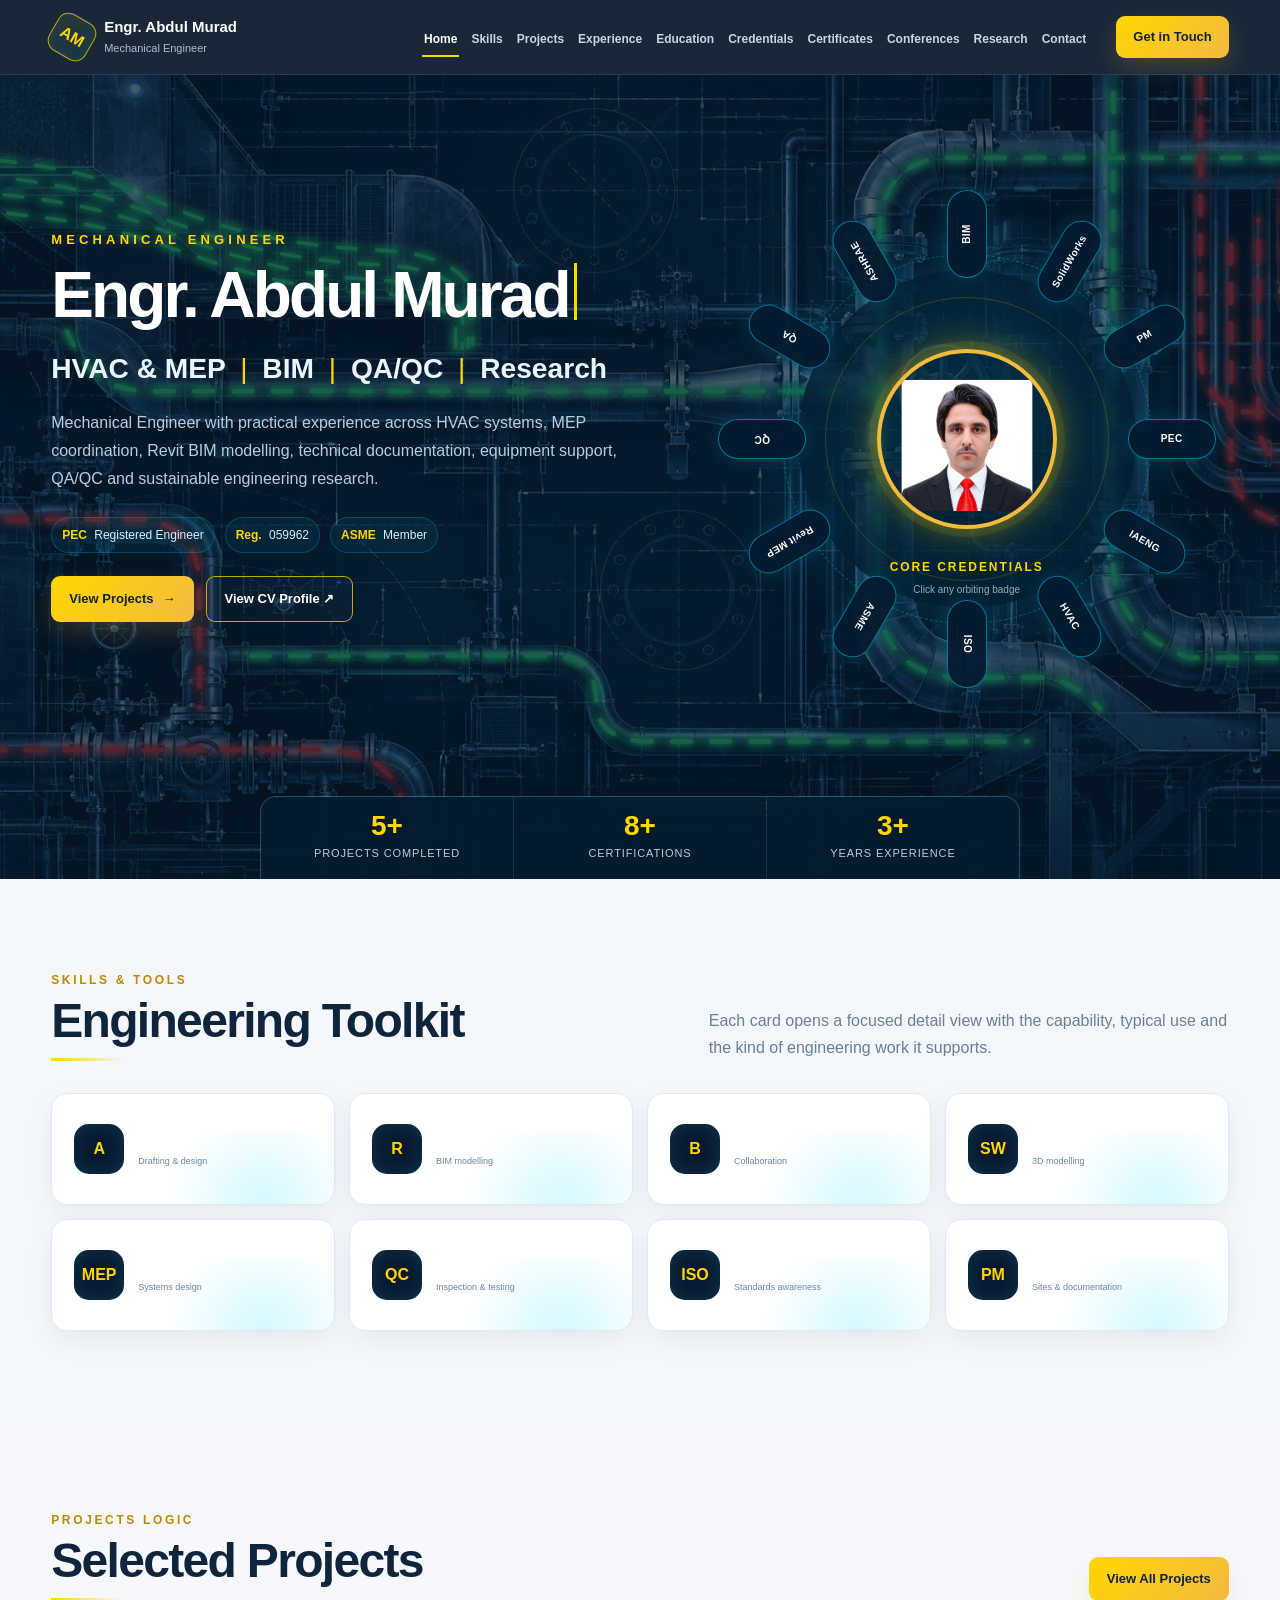
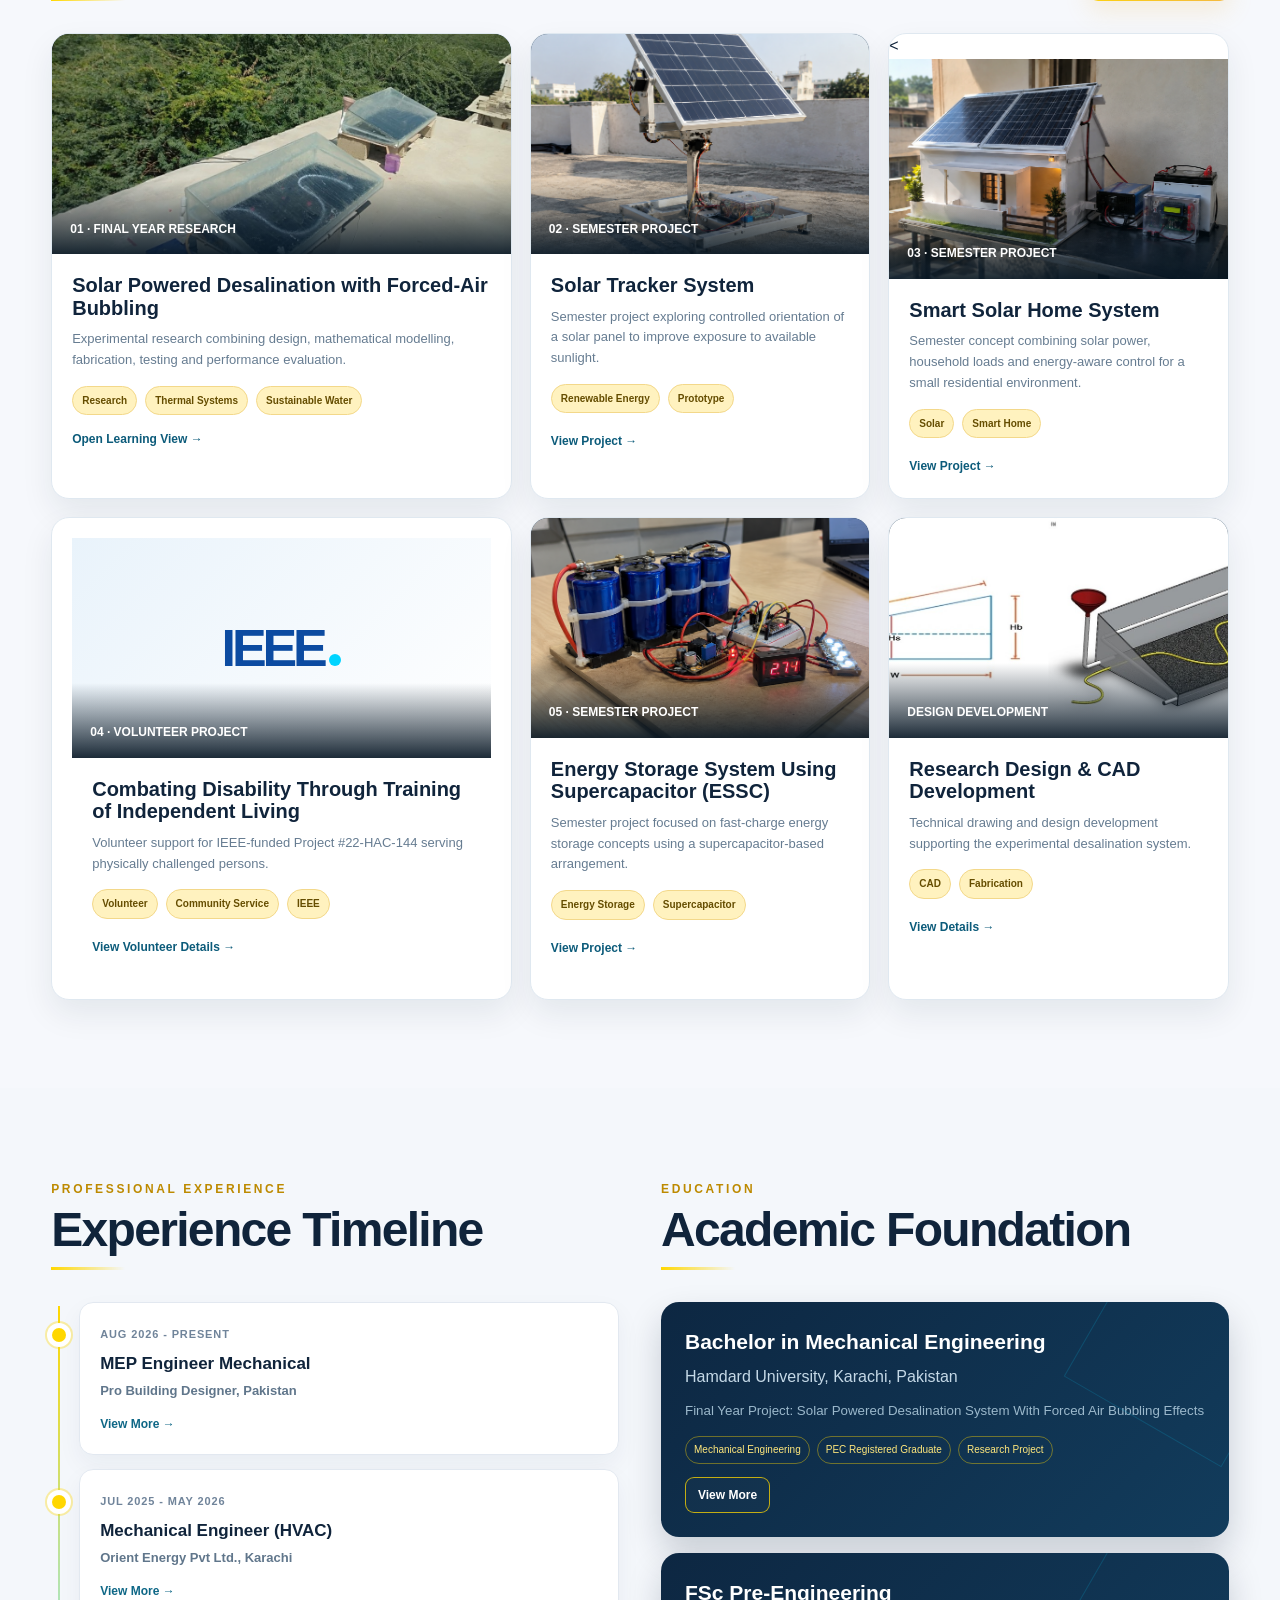
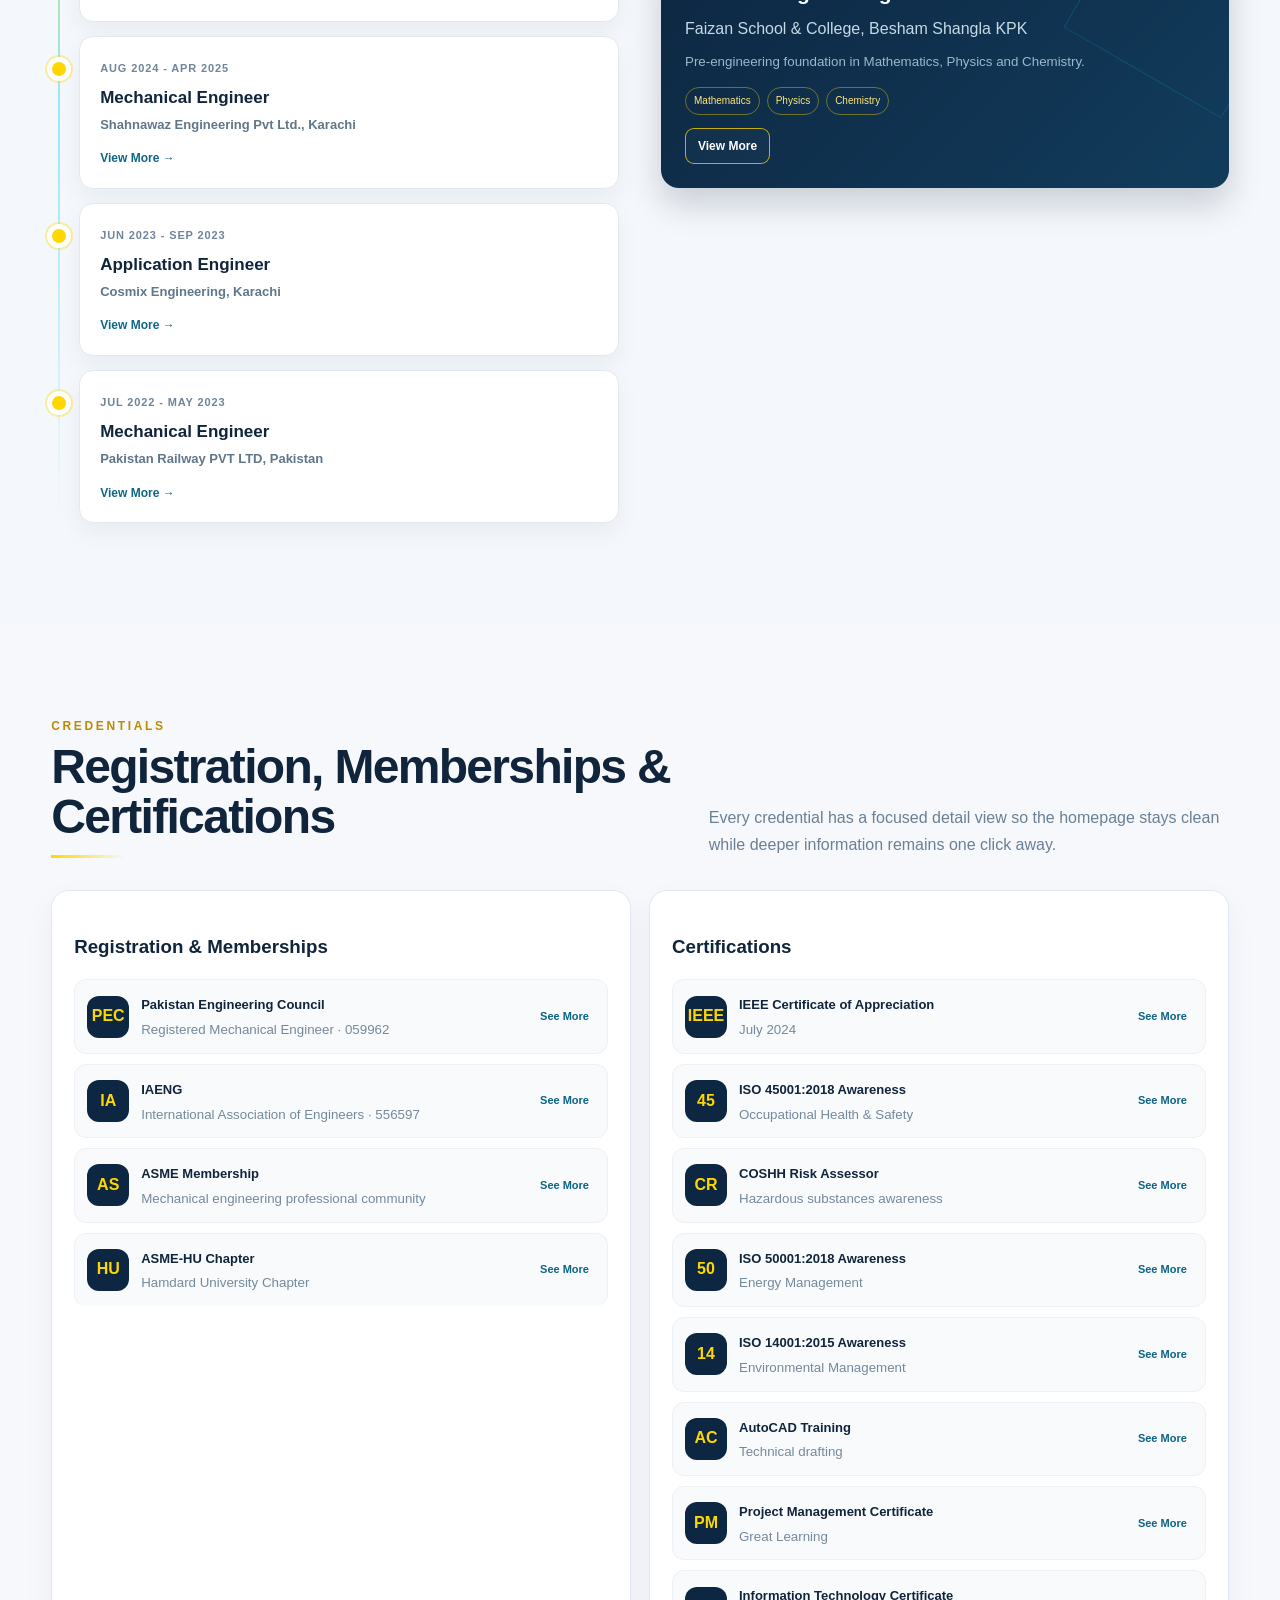
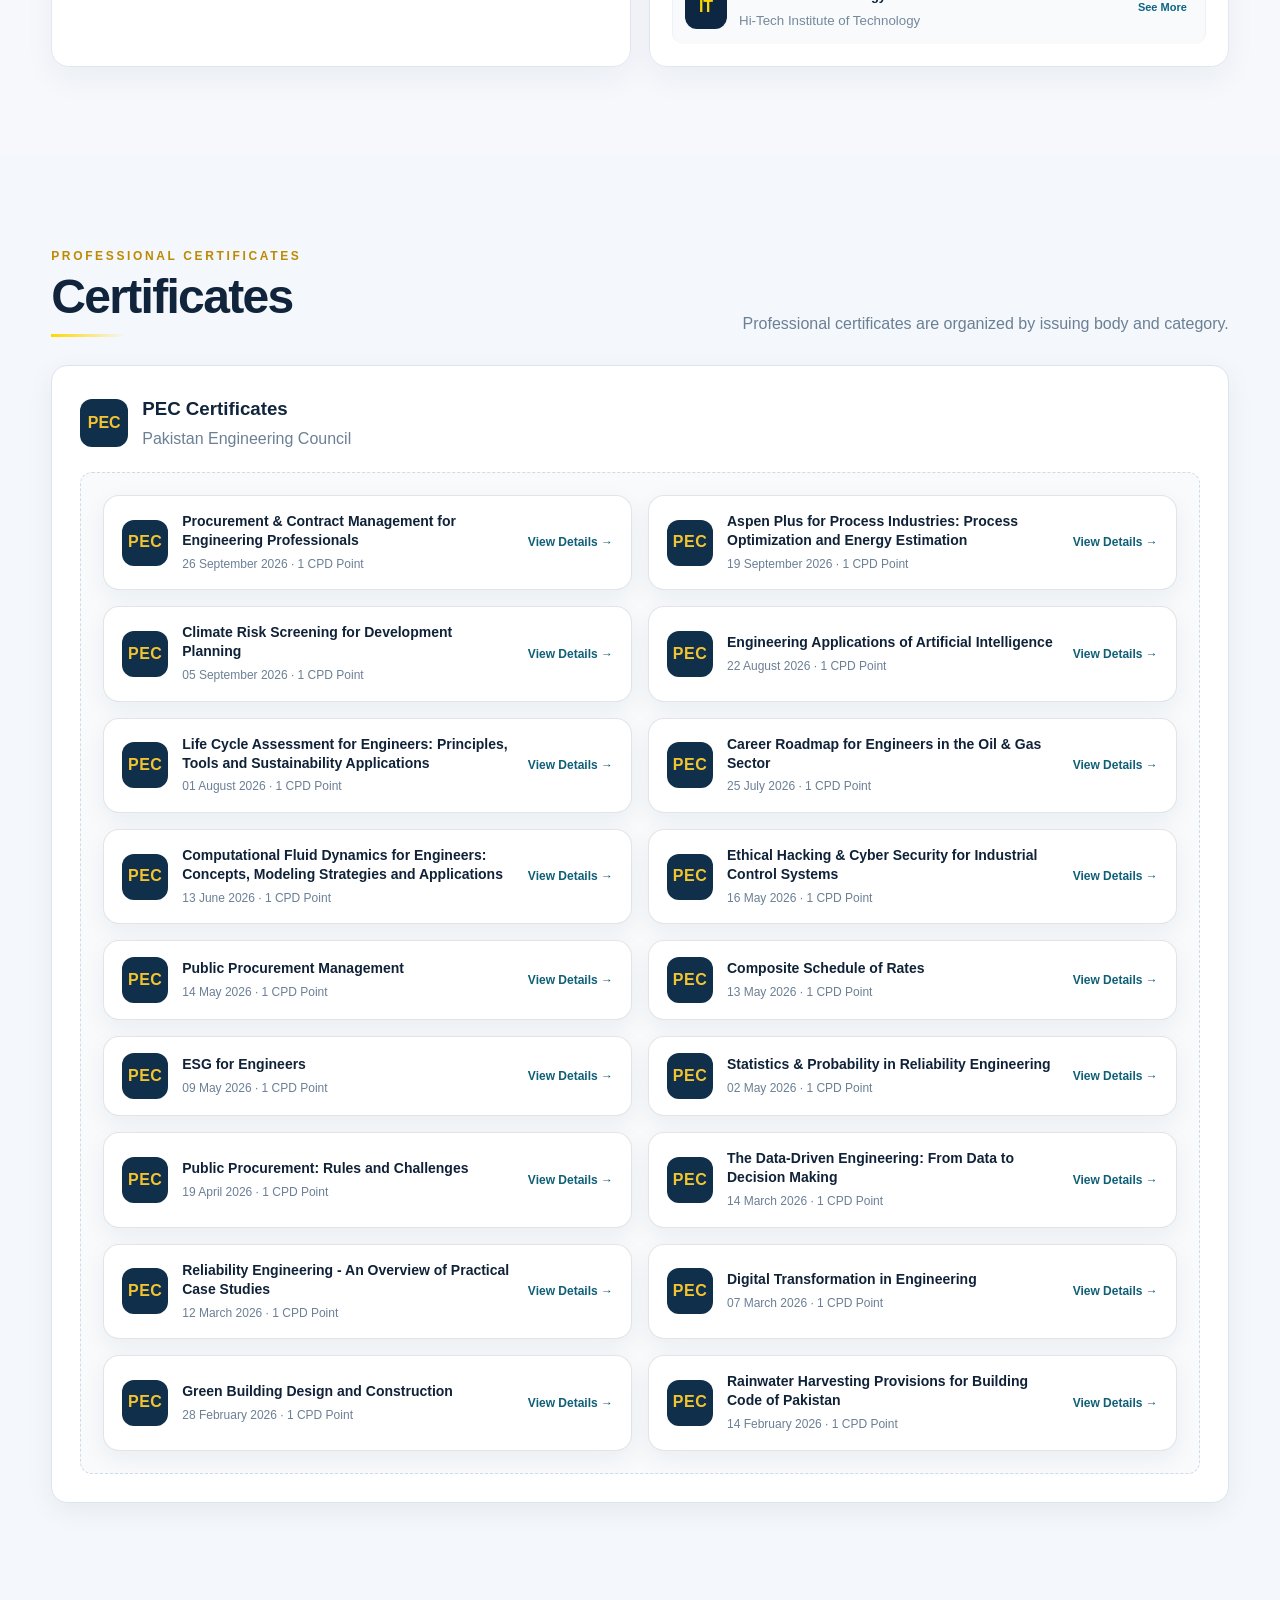
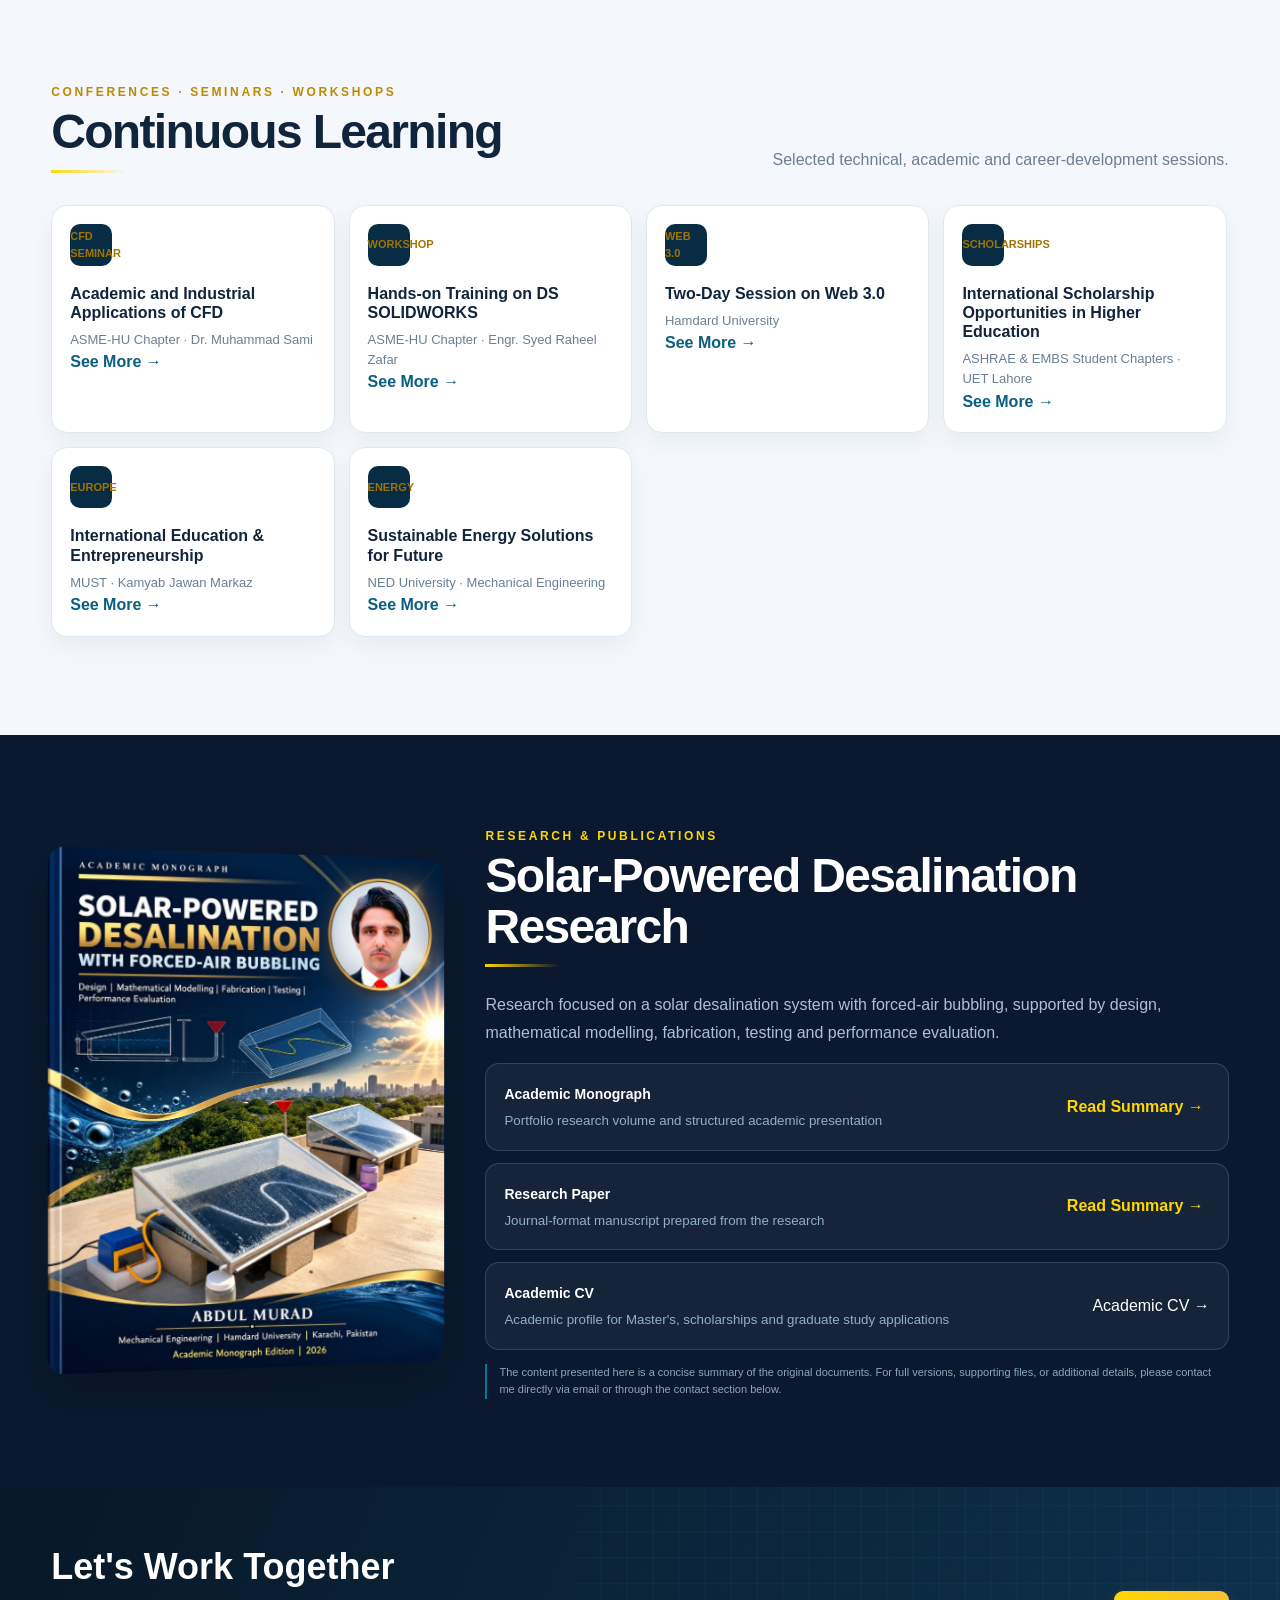
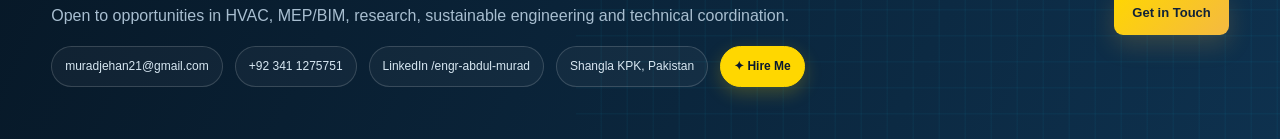
==== commit 297320bc: "Use transparent portrait PNG" ====
--- a/index.html
+++ b/index.html
@@ -316,7 +316,7 @@
         <div class="hero-visual" data-aos="zoom-in" data-aos-duration="1100">
           <div class="portrait-shell orbit-system">
             <div class="orbit-ring"></div>
-            <div class="portrait-frame"><img src="assets/img/portrait.jpg" alt="Engr. Abdul Murad"></div>
+            <div class="portrait-frame"><img src="assets/img/portrait.png" alt="Engr. Abdul Murad"></div>
             <div class="orbit-core-label"><strong>CORE CREDENTIALS</strong><small>Click any orbiting badge</small></div>
             <div class="orbit-badge" style="--a:0deg"><button onclick="openDetail('pec')">PEC</button></div>
             <div class="orbit-badge" style="--a:30deg"><button onclick="openDetail('iaeng')">IAENG</button></div>
--- a/styles.css
+++ b/styles.css
@@ -32,7 +32,7 @@
 .btn{display:inline-flex;align-items:center;justify-content:center;gap:10px;border-radius:10px;padding:13px 20px;font-weight:800;font-size:13px;transition:.25s;border:1px solid transparent}.btn:hover{transform:translateY(-2px)}.btn-gold{background:linear-gradient(135deg,var(--gold-2),var(--gold));color:#14202a;box-shadow:0 10px 24px rgba(243,186,60,.2)}.btn-outline{border-color:rgba(255,255,255,.45);color:white;background:rgba(255,255,255,.03)}.btn-outline:hover{border-color:var(--gold);background:rgba(243,186,60,.08)}
 .hero{position:relative;overflow:hidden;background:radial-gradient(circle at 72% 30%,rgba(22,134,154,.35),transparent 32%),linear-gradient(135deg,#061624 0%,#08283f 55%,#0e4a62 100%);color:white;min-height:620px}.hero::before{content:"";position:absolute;inset:0;background:linear-gradient(115deg,transparent 0 48%,rgba(255,255,255,.035) 48% 49%,transparent 49% 100%)}.hero-grid-bg{position:absolute;inset:0;opacity:.12;background-image:linear-gradient(rgba(110,220,231,.35) 1px,transparent 1px),linear-gradient(90deg,rgba(110,220,231,.35) 1px,transparent 1px);background-size:48px 48px;mask-image:linear-gradient(to right,transparent 0,black 25%,black 100%)}
 .hero-grid{display:grid;grid-template-columns:1.2fr .8fr;align-items:center;gap:70px;min-height:620px;padding:74px 0 66px;position:relative;z-index:2}.eyebrow,.section-kicker{font-size:12px;letter-spacing:.22em;font-weight:900;color:var(--gold)}.eyebrow{display:flex;align-items:center;gap:12px}.eyebrow span{width:58px;height:2px;background:var(--gold)}.hero h1{font-size:clamp(42px,5vw,72px);line-height:.97;margin:18px 0 10px;letter-spacing:-.04em}.hero h2{font-size:clamp(20px,2.2vw,32px);margin:0 0 18px;color:var(--gold-2);font-weight:800}.hero h2 em{font-style:normal;color:#86dbe1;font-weight:400}.hero-copy>p{max-width:700px;color:#d4e1e9;font-size:16px;margin-bottom:20px}.hero-badges{display:flex;flex-wrap:wrap;gap:9px;margin:22px 0}.hero-badges span{border:1px solid rgba(255,255,255,.13);background:rgba(255,255,255,.055);padding:8px 11px;border-radius:999px;font-size:11px;color:#dce8ee}.hero-badges b{color:var(--gold);margin-right:4px}.hero-actions{display:flex;gap:12px;margin:25px 0}.hero-focus{display:grid;grid-template-columns:repeat(4,1fr);gap:10px;margin-top:32px}.hero-focus>div{display:grid;grid-template-columns:34px 1fr;grid-template-rows:auto auto;gap:0 8px;align-items:center;padding:11px;border-left:1px solid rgba(255,255,255,.15)}.mini-icon{grid-row:1/3;width:32px;height:32px;border:1px solid var(--gold);display:grid;place-items:center;border-radius:50%;font-size:9px;font-weight:900;color:var(--gold)}.hero-focus strong{font-size:11px}.hero-focus small{font-size:9px;color:#a8bfcd}
-.hero-visual{position:relative;min-height:460px;display:grid;place-items:center}.portrait-frame{position:relative;width:330px;height:390px;clip-path:polygon(50% 0,92% 16%,100% 70%,78% 100%,22% 100%,0 70%,8% 16%);padding:5px;background:linear-gradient(145deg,var(--gold-2),#9a6714);z-index:4;filter:drop-shadow(0 28px 35px rgba(0,0,0,.25))}.portrait-inner{width:100%;height:100%;clip-path:inherit;background:linear-gradient(160deg,#e8f7f7,#1f8893);overflow:hidden}.portrait-inner img{width:100%;height:100%;object-fit:cover;object-position:50% 38%;mix-blend-mode:normal}.blueprint-orbit{position:absolute;border:1px solid rgba(112,217,229,.23);border-radius:50%;animation:spin 24s linear infinite}.orbit-a{width:440px;height:440px}.orbit-b{width:520px;height:520px;border-style:dashed;animation-direction:reverse;animation-duration:34s}.hero-tech-card{position:absolute;z-index:5;width:135px;background:rgba(5,24,38,.88);border:1px solid rgba(255,213,111,.42);padding:10px 12px;border-radius:12px;box-shadow:0 12px 30px rgba(0,0,0,.2);backdrop-filter:blur(8px)}.hero-tech-card span{display:block;color:var(--gold-2);font-weight:900;font-size:12px}.hero-tech-card small{color:#c5d7e1;font-size:9px}.card-a{top:45px;right:8px}.card-b{bottom:80px;right:-4px}.card-c{bottom:48px;left:0}.card-d{top:85px;left:-10px}.hero-bottom-line{height:5px;background:linear-gradient(90deg,var(--gold),var(--teal-light),var(--gold))}@keyframes spin{to{transform:rotate(360deg)}}
+.hero-visual{position:relative;min-height:460px;display:grid;place-items:center}.portrait-frame{position:relative;width:330px;height:390px;clip-path:polygon(50% 0,92% 16%,100% 70%,78% 100%,22% 100%,0 70%,8% 16%);padding:5px;background:linear-gradient(145deg,var(--gold-2),#9a6714);z-index:4;filter:drop-shadow(0 28px 35px rgba(0,0,0,.25))}.portrait-inner{width:100%;height:100%;clip-path:inherit;background:linear-gradient(160deg,#e8f7f7,#1f8893);overflow:hidden}.portrait-inner img{width:100%;height:100%;object-fit:cover;object-position:50% 30%;mix-blend-mode:normal}.blueprint-orbit{position:absolute;border:1px solid rgba(112,217,229,.23);border-radius:50%;animation:spin 24s linear infinite}.orbit-a{width:440px;height:440px}.orbit-b{width:520px;height:520px;border-style:dashed;animation-direction:reverse;animation-duration:34s}.hero-tech-card{position:absolute;z-index:5;width:135px;background:rgba(5,24,38,.88);border:1px solid rgba(255,213,111,.42);padding:10px 12px;border-radius:12px;box-shadow:0 12px 30px rgba(0,0,0,.2);backdrop-filter:blur(8px)}.hero-tech-card span{display:block;color:var(--gold-2);font-weight:900;font-size:12px}.hero-tech-card small{color:#c5d7e1;font-size:9px}.card-a{top:45px;right:8px}.card-b{bottom:80px;right:-4px}.card-c{bottom:48px;left:0}.card-d{top:85px;left:-10px}.hero-bottom-line{height:5px;background:linear-gradient(90deg,var(--gold),var(--teal-light),var(--gold))}@keyframes spin{to{transform:rotate(360deg)}}
 .tool-strip{background:#061a2a;padding:12px 0 16px;border-bottom:1px solid rgba(255,255,255,.07)}.tool-grid{display:grid;grid-template-columns:repeat(8,1fr);gap:8px}.tool-card{text-align:center;color:white;background:linear-gradient(180deg,#0b3047,#08253a);border:1px solid rgba(102,201,212,.22);border-radius:12px;padding:15px 6px 12px;min-height:112px;transition:.25s}.tool-card:hover{transform:translateY(-4px);border-color:rgba(243,186,60,.55);box-shadow:0 12px 30px rgba(0,0,0,.22)}.tool-icon{display:grid;place-items:center;margin:0 auto 9px;width:42px;height:42px;border-radius:50%;font-weight:900;color:white;box-shadow:inset 0 0 0 1px rgba(255,255,255,.2)}.red{background:#c53145}.blue{background:#2674d9}.cyan{background:#118aa9}.rust{background:#b94125}.steel{background:#355e73}.gold{background:#a87311}.green{background:#16725c}.violet{background:#6c52aa}.tool-card strong{display:block;font-size:11px}.tool-card small{font-size:9px;color:#a9c2d1}
 .section{padding:78px 0}.section-light{background:var(--paper)}.section-heading{display:flex;align-items:end;justify-content:space-between;gap:40px;margin-bottom:28px}.section-heading h2,.panel-heading h2,.research-copy h2,.about-section h2,.footer h2{font-size:clamp(30px,3.4vw,46px);letter-spacing:-.035em;margin:4px 0 0;line-height:1.05}.section-heading>p{max-width:520px;color:var(--muted);margin:0}.section-heading.compact{margin-bottom:20px}.section-heading.compact h2{font-size:32px}
 .project-layout{display:grid;grid-template-columns:1.08fr 1.35fr .88fr;gap:16px}.project-card{background:white;border:1px solid #e1e8ed;border-radius:16px;overflow:hidden;box-shadow:0 8px 28px rgba(7,28,45,.07)}.project-image-wrap{position:relative;height:240px;overflow:hidden}.project-image-wrap img{width:100%;height:100%;object-fit:cover;transition:.4s}.project-card:hover .project-image-wrap img{transform:scale(1.035)}.project-label{position:absolute;top:14px;left:14px;background:var(--gold);color:#17222b;font-weight:900;font-size:10px;padding:7px 9px;border-radius:7px}.project-label.dark{position:static;display:inline-block;background:#102b40;color:#fff;margin-bottom:12px}.project-body{padding:20px}.project-body h3,.volunteer-card h3{font-size:21px;line-height:1.12;margin:0 0 12px}.project-body p,.volunteer-card p{font-size:13px;color:var(--muted)}.tags{display:flex;flex-wrap:wrap;gap:7px;margin:14px 0}.tags span{font-size:9px;background:#fff2cc;color:#6a4a05;padding:5px 7px;border-radius:999px;border:1px solid #f3d88a;font-weight:800}.project-links{display:flex;flex-wrap:wrap;gap:18px;margin-top:16px}.project-links a{font-size:11px;color:var(--navy-700);font-weight:900}.project-title-bar{display:flex;justify-content:space-between;align-items:center;padding:15px 17px;background:#0b2b42;color:white}.project-title-bar span{font-weight:900}.project-title-bar small{color:#9fc8d5;font-size:9px}.semester-grid{display:grid;grid-template-columns:repeat(3,1fr);gap:9px;padding:14px}.mini-project{min-height:220px;border:1px solid #e3e9ed;background:linear-gradient(180deg,#f7fbfc,#fff);border-radius:12px;padding:18px 14px;display:flex;flex-direction:column;align-items:flex-start;justify-content:flex-end;position:relative;overflow:hidden}.mini-project::before{content:"";position:absolute;inset:0;background:radial-gradient(circle at 70% 20%,rgba(18,134,154,.15),transparent 32%)}.mini-project-icon{position:absolute;top:24px;left:18px;font-size:46px;filter:grayscale(.15)}.mini-project h4{font-size:16px;line-height:1.1;margin:0 0 8px;position:relative}.mini-project span{font-size:9px;padding:4px 7px;border-radius:999px;background:#eef4f7;color:#416071;font-weight:800;position:relative}.source-note{font-size:10px;color:#7b8893;padding:0 15px 14px;margin:0}.volunteer-card{padding:20px;background:linear-gradient(180deg,#fff,#f7fbfc)}.volunteer-mark{font-size:38px;color:#2347a4;font-weight:950;letter-spacing:-.08em;margin-bottom:8px}
@@ -442,3 +442,70 @@
     font-size:22px;
   }
 }
+/* Profile Photo - Perfect Circle */
+.portrait-inner{
+  width:170px !important;
+  height:170px !important;
+  border-radius:50% !important;
+  overflow:hidden !important;
+  clip-path:none !important;
+  background:#fff !important;
+  border:4px solid #f3ba3c !important;
+}
+
+.portrait-inner img{
+  width:100% !important;
+  height:100% !important;
+  object-fit:cover !important;
+  object-position:50% 30% !important;
+  border-radius:50% !important;
+  clip-path:none !important;
+  display:block !important;
+}
+/* Remove outer hexagon and make full profile frame circular */
+.portrait-frame{
+  width:180px !important;
+  height:180px !important;
+  border-radius:50% !important;
+  clip-path:none !important;
+  overflow:hidden !important;
+  padding:4px !important;
+  background:#f3ba3c !important;
+}
+
+.portrait-inner{
+  width:100% !important;
+  height:100% !important;
+  border-radius:50% !important;
+  overflow:hidden !important;
+  clip-path:none !important;
+  background:#fff !important;
+}
+
+.portrait-inner img{
+  width:100% !important;
+  height:100% !important;
+  object-fit:cover !important;
+  object-position:50% 30% !important;
+  border-radius:50% !important;
+  clip-path:none !important;
+  display:block !important;
+}
+/* Final transparent circular portrait */
+.portrait-frame{
+  background:transparent !important;
+  border:4px solid #f3ba3c !important;
+  border-radius:50% !important;
+  overflow:hidden !important;
+}
+
+.portrait-inner{
+  background:transparent !important;
+  border-radius:50% !important;
+  overflow:hidden !important;
+}
+
+.portrait-inner img{
+  background:transparent !important;
+  border-radius:50% !important;
+}
